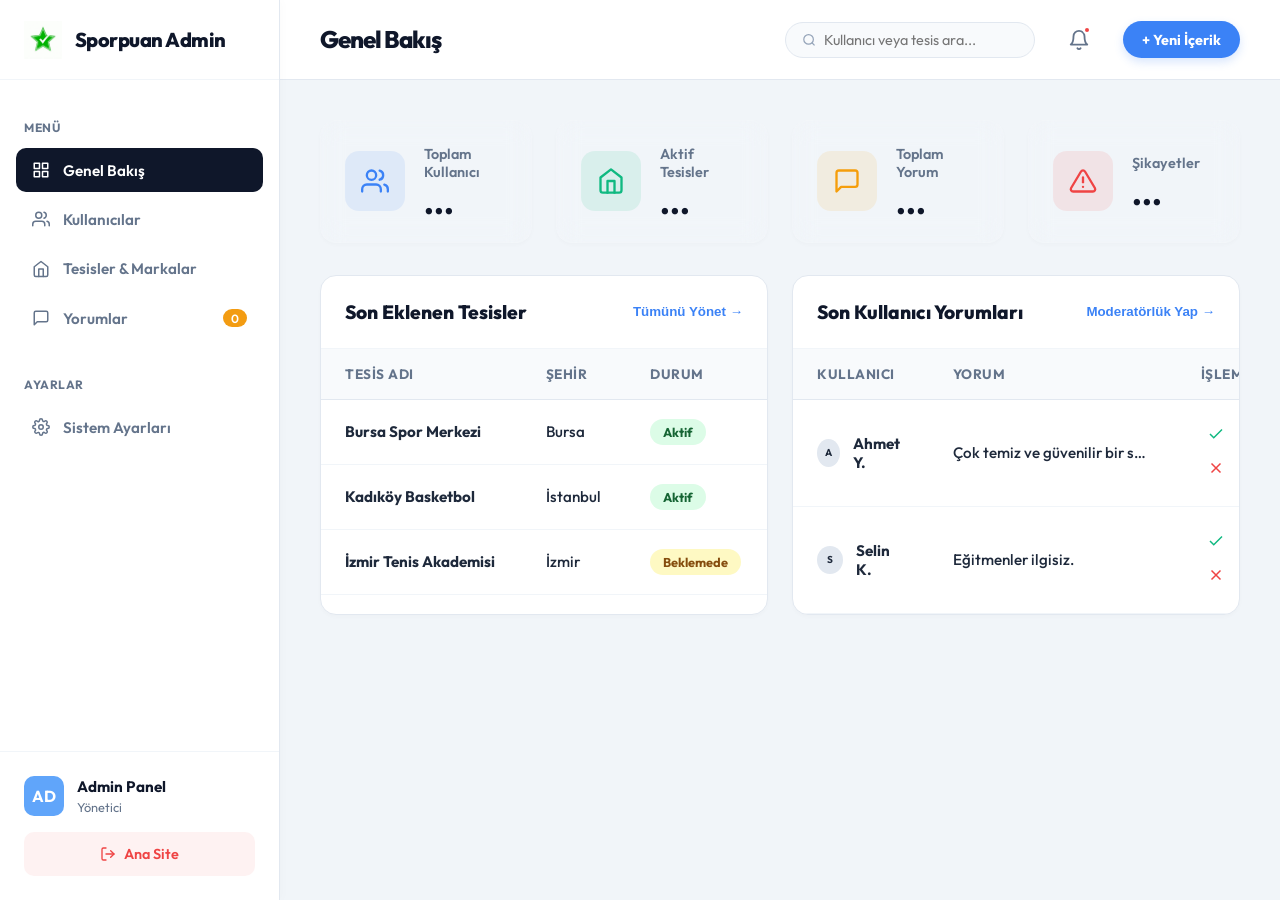
==== dashboard.html @ eb48a256 "feat: add dedicated administration dashboard" ====
<!DOCTYPE html>
<html lang="tr">
<head>
    <meta charset="UTF-8">
    <meta name="viewport" content="width=device-width, initial-scale=1.0">
    <title>Yönetim Paneli | Sporpuan</title>
    <link href="https://fonts.googleapis.com/css2?family=Outfit:wght@300;400;500;600;700;800&family=Inter:wght@200;400;800&display=swap" rel="stylesheet">
    <link rel="stylesheet" href="style.css">
    <link rel="stylesheet" href="dashboard.css">
    <link rel="icon" href="sporpuan_logo_new.png">
</head>
<body class="dashboard-body">

    <div class="dash-layout">
        <!-- SIDEBAR -->
        <aside class="dash-sidebar">
            <div class="ds-logo">
                <img src="sporpuan_logo_new.png" alt="Sporpuan Logo">
                <span>Sporpuan Admin</span>
            </div>
            
            <nav class="ds-nav">
                <div class="ds-nav-group">Menü</div>
                <button class="ds-nav-item active" data-tab="overview">
                    <svg viewBox="0 0 24 24"><rect x="3" y="3" width="7" height="7"></rect><rect x="14" y="3" width="7" height="7"></rect><rect x="14" y="14" width="7" height="7"></rect><rect x="3" y="14" width="7" height="7"></rect></svg>
                    Genel Bakış
                </button>
                <button class="ds-nav-item" data-tab="users">
                    <svg viewBox="0 0 24 24"><path d="M17 21v-2a4 4 0 0 0-4-4H5a4 4 0 0 0-4 4v2"></path><circle cx="9" cy="7" r="4"></circle><path d="M23 21v-2a4 4 0 0 0-3-3.87"></path><path d="M16 3.13a4 4 0 0 1 0 7.75"></path></svg>
                    Kullanıcılar
                </button>
                <button class="ds-nav-item" data-tab="facilities">
                    <svg viewBox="0 0 24 24"><path d="M3 9l9-7 9 7v11a2 2 0 0 1-2 2H5a2 2 0 0 1-2-2z"></path><polyline points="9 22 9 12 15 12 15 22"></polyline></svg>
                    Tesisler & Markalar
                </button>
                <button class="ds-nav-item" data-tab="reviews">
                    <svg viewBox="0 0 24 24"><path d="M21 15a2 2 0 0 1-2 2H7l-4 4V5a2 2 0 0 1 2-2h14a2 2 0 0 1 2 2z"></path></svg>
                    Yorumlar <span class="badge warning ml-auto" id="pending-comments-badge">0</span>
                </button>
                
                <div class="ds-nav-group" style="margin-top:2rem;">Ayarlar</div>
                <button class="ds-nav-item">
                    <svg viewBox="0 0 24 24"><circle cx="12" cy="12" r="3"></circle><path d="M19.4 15a1.65 1.65 0 0 0 .33 1.82l.06.06a2 2 0 0 1 0 2.83 2 2 0 0 1-2.83 0l-.06-.06a1.65 1.65 0 0 0-1.82-.33 1.65 1.65 0 0 0-1 1.51V21a2 2 0 0 1-2 2 2 2 0 0 1-2-2v-.09A1.65 1.65 0 0 0 9 19.4a1.65 1.65 0 0 0-1.82.33l-.06.06a2 2 0 0 1-2.83 0 2 2 0 0 1 0-2.83l.06-.06A1.65 1.65 0 0 0 4.68 15a1.65 1.65 0 0 0-1.51-1H3a2 2 0 0 1-2-2 2 2 0 0 1 2-2h.09A1.65 1.65 0 0 0 4.6 9a1.65 1.65 0 0 0-.33-1.82l-.06-.06a2 2 0 0 1 0-2.83 2 2 0 0 1 2.83 0l.06.06A1.65 1.65 0 0 0 9 4.68a1.65 1.65 0 0 0 1-1.51V3a2 2 0 0 1 2-2 2 2 0 0 1 2 2v.09a1.65 1.65 0 0 0 1 1.51 1.65 1.65 0 0 0 1.82-.33l.06-.06a2 2 0 0 1 2.83 0 2 2 0 0 1 0 2.83l-.06.06A1.65 1.65 0 0 0 19.4 9a1.65 1.65 0 0 0 1.51 1H21a2 2 0 0 1 2 2 2 2 0 0 1-2 2h-.09a1.65 1.65 0 0 0-1.51 1z"></path></svg>
                    Sistem Ayarları
                </button>
            </nav>

            <div class="ds-footer">
                <div class="ds-user">
                    <div class="avatar">AD</div>
                    <div class="info">
                        <strong>Admin Panel</strong>
                        <span>Yönetici</span>
                    </div>
                </div>
                <a href="/" class="ds-logout"><svg viewBox="0 0 24 24"><path d="M9 21H5a2 2 0 0 1-2-2V5a2 2 0 0 1 2-2h4"></path><polyline points="16 17 21 12 16 7"></polyline><line x1="21" y1="12" x2="9" y2="12"></line></svg> Ana Site</a>
            </div>
        </aside>

        <!-- MAIN LAYOUT -->
        <main class="dash-main">
            <!-- HEADER -->
            <header class="dash-topbar">
                <div class="dt-title">
                    <h1 id="page-title">Genel Bakış</h1>
                </div>
                <div class="dt-actions">
                    <div class="dt-search">
                        <svg viewBox="0 0 24 24"><circle cx="11" cy="11" r="8"></circle><line x1="21" y1="21" x2="16.65" y2="16.65"></line></svg>
                        <input type="text" placeholder="Kullanıcı veya tesis ara...">
                    </div>
                    <button class="icon-btn">
                        <svg viewBox="0 0 24 24"><path d="M18 8A6 6 0 0 0 6 8c0 7-3 9-3 9h18s-3-2-3-9"></path><path d="M13.73 21a2 2 0 0 1-3.46 0"></path></svg>
                        <span class="indicator"></span>
                    </button>
                    <button class="primary-btn-sm">+ Yeni İçerik</button>
                </div>
            </header>

            <div class="dash-content-wrapper" id="content-overview">
                <!-- STATS ROW -->
                <div class="dash-stats-grid">
                    <div class="ds-card glass-card hover-lift">
                        <div class="card-icon" style="background: rgba(59, 130, 246, 0.1); color: #3b82f6;">
                            <svg viewBox="0 0 24 24"><path d="M17 21v-2a4 4 0 0 0-4-4H5a4 4 0 0 0-4 4v2"></path><circle cx="9" cy="7" r="4"></circle><path d="M23 21v-2a4 4 0 0 0-3-3.87"></path><path d="M16 3.13a4 4 0 0 1 0 7.75"></path></svg>
                        </div>
                        <div class="card-info">
                            <p class="lbl">Toplam Kullanıcı</p>
                            <h2 class="val" id="stat-users">...</h2>
                        </div>
                    </div>

                    <div class="ds-card glass-card hover-lift">
                        <div class="card-icon" style="background: rgba(16, 185, 129, 0.1); color: #10b981;">
                            <svg viewBox="0 0 24 24"><path d="M3 9l9-7 9 7v11a2 2 0 0 1-2 2H5a2 2 0 0 1-2-2z"></path><polyline points="9 22 9 12 15 12 15 22"></polyline></svg>
                        </div>
                        <div class="card-info">
                            <p class="lbl">Aktif Tesisler</p>
                            <h2 class="val" id="stat-facilities">...</h2>
                        </div>
                    </div>

                    <div class="ds-card glass-card hover-lift">
                        <div class="card-icon" style="background: rgba(245, 158, 11, 0.1); color: #f59e0b;">
                            <svg viewBox="0 0 24 24"><path d="M21 15a2 2 0 0 1-2 2H7l-4 4V5a2 2 0 0 1 2-2h14a2 2 0 0 1 2 2z"></path></svg>
                        </div>
                        <div class="card-info">
                            <p class="lbl">Toplam Yorum</p>
                            <h2 class="val" id="stat-reviews">...</h2>
                        </div>
                    </div>

                    <div class="ds-card glass-card hover-lift">
                        <div class="card-icon" style="background: rgba(239, 68, 68, 0.1); color: #ef4444;">
                            <svg viewBox="0 0 24 24"><path d="M10.29 3.86L1.82 18a2 2 0 0 0 1.71 3h16.94a2 2 0 0 0 1.71-3L13.71 3.86a2 2 0 0 0-3.42 0z"></path><line x1="12" y1="9" x2="12" y2="13"></line><line x1="12" y1="17" x2="12.01" y2="17"></line></svg>
                        </div>
                        <div class="card-info">
                            <p class="lbl">Şikayetler</p>
                            <h2 class="val" id="stat-complaints">...</h2>
                        </div>
                    </div>
                </div>

                <!-- MAIN SECTIONS (Tables) -->
                <div class="dash-grid-2">
                    <div class="dt-panel">
                        <div class="dtp-header">
                            <h3>Son Eklenen Tesisler</h3>
                            <button class="text-link">Tümünü Yönet &rarr;</button>
                        </div>
                        <div class="table-responsive">
                            <table class="modern-table">
                                <thead>
                                    <tr>
                                        <th>Tesis Adı</th>
                                        <th>Şehir</th>
                                        <th>Durum</th>
                                    </tr>
                                </thead>
                                <tbody id="table-recent-facilities">
                                    <!-- Injected -->
                                </tbody>
                            </table>
                        </div>
                    </div>

                    <div class="dt-panel">
                        <div class="dtp-header">
                            <h3>Son Kullanıcı Yorumları</h3>
                            <button class="text-link">Moderatörlük Yap &rarr;</button>
                        </div>
                        <div class="table-responsive">
                            <table class="modern-table">
                                <thead>
                                    <tr>
                                        <th>Kullanıcı</th>
                                        <th>Yorum</th>
                                        <th>İşlem</th>
                                    </tr>
                                </thead>
                                <tbody id="table-recent-reviews">
                                    <!-- Injected -->
                                </tbody>
                            </table>
                        </div>
                    </div>
                </div>
            </div>

            <!-- USERS TAB -->
            <div class="dash-content-wrapper" id="content-users" style="display: none;">
                <div class="dt-panel flex-panel">
                    <div class="dtp-header">
                        <h3>Tüm Kullanıcılar</h3>
                        <div class="dtp-actions">
                            <select class="dtp-select"><option>Tümü</option><option>Yöneticiler</option></select>
                            <button class="primary-btn-sm">+ Davet Et</button>
                        </div>
                    </div>
                    <div class="table-responsive flex-1">
                        <table class="modern-table">
                            <thead>
                                <tr>
                                    <th>Kullanıcı</th>
                                    <th>E-Posta</th>
                                    <th>Rol</th>
                                    <th>Kayıt Tarihi</th>
                                    <th>İşlem</th>
                                </tr>
                            </thead>
                            <tbody id="table-all-users">
                                <!-- Injected -->
                            </tbody>
                        </table>
                    </div>
                </div>
            </div>

        </main>
    </div>

    <script src="dashboard.js"></script>
</body>
</html>
---- style.css ----
:root {
    --bg-color: #f8fafc;
    --text-main: #1e293b;
    --text-light: #94a3b8;
    --text-muted: #64748b;
    --border-color: #e2e8f0;
    
    --sporpuan-green: #10b981; /* Premium Emerald */
    --sporpuan-green-dark: #059669;
    --sporpuan-blue: #3b82f6;
    --sporpuan-blue-light: #60a5fa;
    --sporpuan-orange: #f39c12;
    --sporpuan-navy: #0f172a;
    
    --shadow-sm: 0 1px 3px rgba(0,0,0,0.05);
    --shadow-md: 0 4px 6px -1px rgba(0,0,0,0.1), 0 2px 4px -2px rgba(0,0,0,0.1);
    --shadow-lg: 0 20px 25px -5px rgba(0,0,0,0.1), 0 10px 10px -5px rgba(0,0,0,0.04);
    
    --container-width: 1400px;
    --sporpuan-purple: #8b5cf6;
}

* { margin: 0; padding: 0; box-sizing: border-box; }

body {
    font-family: 'Outfit', sans-serif; background-color: var(--bg-color); color: var(--text-main);
    min-height: 100vh; overflow-x: hidden;
}

body.modal-open { overflow: hidden; }

.app-container { max-width: 1400px; margin: 0 auto; padding: 0 2rem; }

/* HOME VIEW LAYOUT */
#home-view {
    width: 100%;
}
#home-view > main.app-container {
    max-width: none !important;
    width: 100% !important;
    padding: 0 !important;
}


/* TOP BANNER */
.top-banner { background-color: var(--sporpuan-navy); color: #fff; padding: 0.6rem 0; font-size: 0.85rem; font-weight: 500; cursor: pointer; transition: background-color 0.2s; }
.top-banner:hover { background-color: #0c1524; }
.top-banner-inner { display: flex; align-items: center; justify-content: center; gap: 0.5rem; }
.tb-text {
    transition: opacity 0.4s ease;
}
.tb-icon { color: var(--sporpuan-green); display: flex; align-items: center; }
.tb-link { color: var(--sporpuan-green); font-weight: 700; margin-left: 0.3rem; }

/* HEADER matching Mockup */
.main-header {
    border-bottom: 1px solid var(--border-color); background: #ffffff; padding: 0.7rem 0;
    position: sticky; top: 0; z-index: 100;
}
.header-inner { display: flex; justify-content: space-between; align-items: center; }
.logo { display: flex; align-items: center; gap: 5px; font-size: 1.8rem; cursor: pointer; font-family: 'Inter', sans-serif; letter-spacing: -0.5px; }
.logo img { height: 52px; width: 52px; object-fit: contain; flex-shrink: 0; transition: transform 0.3s cubic-bezier(0.34, 1.56, 0.64, 1); mix-blend-mode: multiply; }
.logo:hover img { transform: scale(1.15) rotate(5deg); }
.logo-text { font-weight: 200; color: var(--sporpuan-navy); }

.header-nav { display: flex; align-items: center; gap: 2rem; font-size: 0.95rem; color: var(--text-main); font-weight: 500; }
.header-nav a { color: var(--text-muted); text-decoration: none; transition: color 0.2s; }
.header-nav a:hover { color: var(--text-main); }
.header-phone { display: flex; align-items: center; gap: 0.5rem; color: var(--text-muted); }
.header-user { display: flex; align-items: center; gap: 0.8rem; cursor: pointer; background: #f8fafc; padding: 0.4rem 0.8rem; border-radius: 20px; transition: background 0.2s; }
.header-user:hover { background: #f1f5f9; }
.user-avatar { width: 32px; height: 32px; border-radius: 50%; object-fit: cover; }
.user-name { font-weight: 600; color: var(--text-main); }

/* HERO SECTION */
.hero-section { 
    background: linear-gradient(rgba(15, 23, 42, 0.75), rgba(15, 23, 42, 0.75)), url('sporting_event_hero.png');
    background-size: cover;
    background-position: center;
    padding: 3rem 0 1rem; 
    text-align: center; 
    color: #fff;
    border-radius: 0;
    margin-bottom: 0;
    height: calc(100vh - 130px); /* Account for header (68px) and footer (~60px) */
    display: flex;
    flex-direction: column;
    align-items: center;
    position: relative;
    overflow: hidden;
}
.hero-section::before {
    content: '';
    position: absolute;
    bottom: -50%;
    right: -20%;
    width: 600px;
    height: 600px;
    background: radial-gradient(circle, rgba(46, 204, 113, 0.12) 0%, transparent 70%);
    border-radius: 50%;
    pointer-events: none;
}
.hero-tag { display: inline-flex; align-items: center; gap: 0.6rem; background: rgba(255,255,255,0.1); backdrop-filter: blur(10px); border: 1px solid rgba(255,255,255,0.2); padding: 0.3rem 1rem; border-radius: 20px; font-size: 0.8rem; font-weight: 600; color: #fff; margin-bottom: 1rem; }
.pulse-dot { width: 8px; height: 8px; background: #22c55e; border-radius: 50%; box-shadow: 0 0 0 3px rgba(34, 197, 94, 0.4); }
h1 { font-size: 3rem; font-weight: 800; line-height: 1.1; margin-bottom: 0.8rem; color: #fff; letter-spacing: -1px; }
.hero-subtext { font-size: 1rem; color: rgba(255,255,255,0.8); max-width: 650px; margin: 0 auto 1.5rem; line-height: 1.6; }


/* Search Bar — Premium Glassmorphic */
.search-container {
    display: flex;
    align-items: center;
    width: 100%;
    max-width: 650px !important;
    background: rgba(255, 255, 255, 0.08);
    backdrop-filter: blur(16px);
    -webkit-backdrop-filter: blur(16px);
    border: 1px solid rgba(255, 255, 255, 0.15);
    border-radius: 50px;
    padding: 0.4rem 0.4rem 0.4rem 1.5rem;
    box-shadow: 0 4px 30px rgba(0, 0, 0, 0.15);
    margin: 0 auto 1rem; /* reduced from 2rem */

    transition: border-color 0.4s ease, box-shadow 0.4s ease, background 0.4s ease;
}
.search-container:focus-within {
    border-color: rgba(46, 204, 113, 0.5);
    box-shadow: 0 4px 30px rgba(0, 0, 0, 0.15), 0 0 0 3px rgba(46, 204, 113, 0.15);
    background: rgba(255, 255, 255, 0.12);
}
.search-input-wrapper {
    flex-grow: 1;
    display: flex;
    align-items: center;
    gap: 0.8rem;
}
.search-icon { color: rgba(255, 255, 255, 0.45); transition: color 0.3s; }
.search-container:focus-within .search-icon { color: var(--sporpuan-green); }
.search-input-wrapper input {
    width: 100%;
    border: none;
    outline: none;
    font-family: inherit;
    font-size: 1rem;
    color: #ffffff;
    background: transparent;
    letter-spacing: 0.2px;
}
.search-input-wrapper input::placeholder { color: rgba(255, 255, 255, 0.4); }
.search-btn {
    background: var(--sporpuan-green);
    color: #ffffff;
    border: none;
    padding: 0.7rem 1.8rem;
    border-radius: 50px;
    font-size: 0.95rem;
    font-weight: 600;
    cursor: pointer;
    font-family: inherit;
    transition: background 0.3s, transform 0.2s, box-shadow 0.3s;
    letter-spacing: 0.3px;
}
.search-btn:hover {
    background: var(--sporpuan-green-dark);
    transform: translateY(-1px);
    box-shadow: 0 4px 15px rgba(46, 204, 113, 0.35);
}

/* Hero Tabs */
.hero-tabs { display: flex; gap: 2.5rem; border-bottom: 1px solid rgba(255,255,255,0.2); width: 100%; max-width: 700px; justify-content: center; margin-bottom: 2rem; }
.hero-tabs .tab { display: flex; align-items: center; gap: 0.6rem; padding: 1rem 0; color: rgba(255,255,255,0.6); text-decoration: none; font-weight: 600; font-size: 0.95rem; border-bottom: 2px solid transparent; transition: all 0.2s; text-shadow: 0 1px 2px rgba(0,0,0,0.5); }
.hero-tabs .tab.active, .hero-tabs .tab:hover { color: #ffffff; border-bottom-color: #ffffff; }
.hero-tabs .tab svg { stroke: currentColor; opacity: 0.8; }

/* Loader & Error */
.loader { width: 40px; height: 40px; border: 3px solid var(--border-color); border-radius: 50%; border-top-color: var(--sporpuan-green); animation: spin 1s ease-in-out infinite; margin: 4rem auto; display: none; }
@keyframes spin { to { transform: rotate(360deg); } }
.error-msg { text-align: center; background: #fef2f2; border: 1px solid #fecaca; color: #ef4444; padding: 2rem; border-radius: 12px; margin-bottom: 2rem; }

/* List Container (Grid System) */
.list-container { padding-bottom: 6rem; }
.list-container.grid-layout { display: grid; grid-template-columns: repeat(3, 1fr); gap: 1.5rem; }

@media (max-width: 900px) { .list-container.grid-layout { grid-template-columns: repeat(2, 1fr); } }
@media (max-width: 600px) { .list-container.grid-layout { grid-template-columns: 1fr; } }

/* Grid Card matching Mockup */
.grid-card {
    background: #ffffff;
    border: 1px solid #f1f5f9;
    border-radius: 24px;
    overflow: hidden;
    transition: all 0.4s cubic-bezier(0.16, 1, 0.3, 1);
    cursor: pointer;
    display: flex;
    flex-direction: column;
    box-shadow: 0 4px 20px rgba(0,0,0,0.03);
}
.grid-card:hover {
    box-shadow: 0 20px 40px rgba(15, 23, 42, 0.08);
    transform: translateY(-8px);
}

.gc-header {
    height: 220px;
    background-size: cover;
    background-position: center;
    position: relative;
    padding: 1.2rem;
    display: flex;
    flex-direction: column;
    justify-content: space-between;
}

.gc-top { display: flex; justify-content: space-between; align-items: flex-start; }
.gc-type {
    background: #ffffff; color: var(--text-main); font-weight: 700; font-size: 0.8rem;
    padding: 0.3rem 0.8rem; border-radius: 20px; box-shadow: var(--shadow-sm); 
}
.gc-fav {
    background: transparent; border: none; color: #ffffff; cursor: pointer; transition: transform 0.2s; 
    filter: drop-shadow(0 2px 4px rgba(0,0,0,0.3));
}
.gc-fav:hover { transform: scale(1.1); }

.gc-bottom { display: flex; justify-content: space-between; align-items: flex-end; }
.gc-title-wrap { display: flex; align-items: center; gap: 0.4rem; padding-right: 1rem; }
.gc-title { color: #ffffff; font-size: 1.2rem; font-weight: 800; line-height: 1.3; margin: 0; text-shadow: 0 2px 4px rgba(0,0,0,0.6); display: -webkit-box; -webkit-line-clamp: 2; line-clamp: 2; -webkit-box-orient: vertical; overflow: hidden; }
.gc-verified { filter: drop-shadow(0 2px 4px rgba(0,0,0,0.4)); display: flex; align-items: center;}
.gc-location { color: #ffffff; font-size: 0.85rem; font-weight: 600; display: flex; align-items: center; gap: 0.3rem; text-shadow: 0 1px 3px rgba(0,0,0,0.5); white-space: nowrap; }

.gc-footer {
    padding: 1.2rem;
    display: flex;
    align-items: center;
    gap: 1.2rem;
}

.gc-score-circle {
    position: relative;
    width: 60px;
    height: 60px;
    display: flex;
    align-items: center;
    justify-content: center;
}
.gc-score-circle .circle-svg { position: absolute; inset: 0; width: 100%; height: 100%; transform: rotate(-90deg); }
.gc-score-circle .circle-bg { fill: none; stroke: #f1f5f9; stroke-width: 4; }
.gc-score-circle .circle-bar { fill: none; stroke-linecap: round; transition: stroke-dasharray 1s ease; }
.gc-score-circle .circle-bar.green { stroke: var(--sporpuan-green); }
.gc-score-circle .circle-bar.blue { stroke: var(--sporpuan-blue-light); }
.gc-score-val { font-size: 1.3rem; font-weight: 800; color: var(--text-main); z-index: 2; }

.gc-score-info { display: flex; flex-direction: column; justify-content: center; gap: 0.3rem; }
.gc-score-info strong { font-size: 1rem; color: var(--text-main); font-weight: 800; }
.gc-stats { display: flex; align-items: center; gap: 1rem; font-size: 0.8rem; font-weight: 600; }
.gc-reviews { color: var(--text-muted); display: flex; align-items: center; gap: 0.3rem; }
.gc-recommend { color: var(--sporpuan-green); }

/* Mini Progress Bars */
.mini-scores-wrap { display: flex; gap: 1.5rem; margin-top: 1rem; flex-wrap: wrap; }
.mini-score-col { display: flex; flex-direction: column; gap: 0.3rem; width: 110px; }
.mini-score-label { display: flex; justify-content: space-between; font-size: 0.8rem; font-weight: 700; color: var(--text-main); }
.progress-track { width: 100%; height: 8px; background: #f1f5f9; border-radius: 4px; overflow: hidden; }
.progress-fill { height: 100%; border-radius: 4px; transition: width 0.8s cubic-bezier(0.16, 1, 0.3, 1); }
.progress-fill.green { background: var(--sporpuan-green); }
.progress-fill.orange { background: var(--sporpuan-orange); }
.progress-fill.blue { background: var(--sporpuan-blue); }

.list-item-score { display: flex; flex-direction: column; align-items: center; justify-content: center; border-left: 1px dashed var(--border-color); padding-left: 2rem; min-width: 160px; }
.circle-score { position: relative; width: 80px; height: 80px; display: flex; align-items: center; justify-content: center; font-size: 1.8rem; font-weight: 800; color: var(--sporpuan-navy); }
.circle-svg { position: absolute; inset: 0; width: 100%; height: 100%; transform: rotate(-90deg); }
.circle-bg { fill: none; stroke: #f1f5f9; stroke-width: 6; }
.circle-bar { fill: none; stroke: var(--sporpuan-green); stroke-width: 6; stroke-linecap: round; transition: stroke-dasharray 1s ease; }

/* FULL PAGE DETAILS VIEW */
.details-page-wrapper { width: 100%; padding-bottom: 6rem;}

.dp-banner {
    width: 100%;
    height: 350px;
    background-size: cover;
    background-position: center;
    position: relative;
    display: flex;
    align-items: flex-end;
}

.dp-banner-overlay {
    position: absolute;
    inset: 0;
    background: linear-gradient(to right, rgba(0,0,0,0.8), rgba(0,0,0,0.4));
}

.dp-banner-content {
    position: relative;
    z-index: 10;
    width: 100%;
    max-width: 1100px;
    margin: 0 auto;
    padding: 2rem;
    display: flex;
    justify-content: space-between;
    align-items: flex-end;
}

.dp-tags { display: flex; gap: 0.5rem; margin-bottom: 1rem; }
.dp-tag { padding: 0.3rem 0.8rem; border-radius: 20px; font-size: 0.8rem; font-weight: 600; color: #fff; background: rgba(255,255,255,0.2); backdrop-filter: blur(5px); }
.dp-tag.primary { background: var(--sporpuan-blue); }

.dp-title { font-size: 2.8rem; font-weight: 800; color: #ffffff; margin-bottom: 1rem; line-height: 1.1; }

.dp-meta-row { display: flex; gap: 1.5rem; color: #cbd5e1; font-size: 0.95rem; font-weight: 500; }
.dp-meta-item { display: flex; align-items: center; gap: 0.4rem; }

.dp-banner-score {
    background: rgba(255, 255, 255, 0.15);
    backdrop-filter: blur(10px);
    border: 1px solid rgba(255,255,255,0.2);
    border-radius: 16px;
    padding: 1.2rem;
    text-align: center;
    min-width: 100px;
}
.dp-banner-score .val { font-size: 2.5rem; font-weight: 800; color: #fff; line-height: 1; margin-bottom: 0.3rem; }
.dp-banner-score .lbl { font-size: 0.8rem; color: rgba(255,255,255,0.8); font-weight: 600; }

.dp-body {
    max-width: 1100px;
    margin: 0 auto;
    padding: 2rem;
    display: grid;
    grid-template-columns: 2fr 1fr;
    gap: 3rem;
}

.dp-tabs-wrap { display: flex; gap: 1rem; border-bottom: 1px solid var(--border-color); margin-bottom: 2rem; }
.dp-tab { padding: 1rem; border-bottom: 2px solid transparent; font-weight: 600; color: var(--text-muted); cursor: pointer; }
.dp-tab.active { border-bottom-color: var(--text-main); color: var(--text-main); }
.dp-borderline-btn { background: transparent; border: 1px solid var(--border-color); border-radius: 8px; padding: 0.4rem 1rem; font-weight: 600; color: var(--text-main); font-size: 0.9rem; margin-top: 0.5rem; cursor: pointer; transition: background 0.2s;}
.dp-borderline-btn:hover { background: #f1f5f9; }

/* Review Item Mockup */
.review-item { background: #ffffff; border: 1px solid var(--border-color); border-radius: 12px; padding: 1.5rem; margin-bottom: 1.5rem; box-shadow: var(--shadow-sm); }
.review-header { display: flex; justify-content: space-between; align-items: flex-start; margin-bottom: 1rem; }
.r-user { display: flex; align-items: center; gap: 1rem; }
.r-avatar { width: 44px; height: 44px; background: #3b82f6; color: #fff; border-radius: 50%; display: flex; align-items: center; justify-content: center; font-weight: 700; font-size: 1.2rem; }
.r-name-wrap { display: flex; flex-direction: column; }
.r-name { font-weight: 700; font-size: 1rem; color: var(--sporpuan-navy); }
.r-date { font-size: 0.8rem; color: var(--text-muted); }

.r-actions { display: flex; align-items: center; gap: 1rem; }
.r-score-circle { width: 40px; height: 40px; border-radius: 50%; border: 3px solid #3b82f6; display: flex; align-items: center; justify-content: center; font-weight: 800; color: var(--sporpuan-navy); position: relative; }
.r-score-circle::before { content:''; position: absolute; top:-3px; right:-3px; width: 50%; height: 50%; border-top: 3px solid #f1f5f9; border-right: 3px solid #f1f5f9; border-radius: 0 50% 0 0; }
.r-btn { background: none; border: none; color: var(--text-muted); cursor: pointer; display: flex; align-items: center; gap: 0.3rem; font-size: 0.9rem; transition: color 0.2s; }
.r-btn:hover { color: var(--sporpuan-navy); }

.review-text { font-size: 0.95rem; line-height: 1.6; color: var(--text-main); margin-bottom: 1.5rem; padding-bottom: 1.5rem; border-bottom: 1px solid #f1f5f9; }

.recent-reviews-container .review-text {
    font-size: 0.92rem;
    line-height: 1.5;
    color: rgba(255,255,255,0.85);
    margin-bottom: 0;
    padding-bottom: 0;
    border-bottom: none;
    display: -webkit-box;
    -webkit-line-clamp: 2;
    line-clamp: 2;
    -webkit-box-orient: vertical;
    overflow: hidden;
    white-space: normal;
}

.review-bars-inline { display: flex; align-items: center; gap: 1.5rem; flex-wrap: wrap; }
.r-mini-score { display: flex; flex-direction: column; gap: 0.4rem; width: 120px; }
.r-mini-lbl { display: flex; justify-content: space-between; font-size: 0.85rem; color: #475569; font-weight: 600; }
.r-mini-lbl strong { color: var(--sporpuan-navy); font-weight: 800; }
.r-mini-track { height: 8px; background: #e2e8f0; border-radius: 4px; overflow: hidden; width:100%; }
.r-mini-fill { height: 100%; border-radius: 4px; }
.r-mini-fill.green { background: #10b981; }
.r-mini-fill.orange { background: #f59e0b; }
.r-mini-fill.red { background: #ef4444; }

/* Large Sidebar White Card */
.dp-sidebar-card { background: #ffffff; border-radius: 16px; border: 1px solid var(--border-color); padding: 2.5rem; text-align: center; box-shadow: var(--shadow-md); position: sticky; top: 100px; }
.dp-sidebar-val { font-size: 4.5rem; font-weight: 800; color: var(--sporpuan-green); line-height: 1; }
.dp-sidebar-lbl { font-size: 0.85rem; font-weight: 700; color: var(--text-muted); margin-top: 0.5rem; letter-spacing: 0.5px; }
.dp-sidebar-reviews { font-size: 0.85rem; color: var(--text-light); margin-bottom: 2.5rem; display: block; }

/* Horizontal Bars inside Sidebar */
.sb-bar-row { display: flex; justify-content: space-between; align-items: center; margin-bottom: 1.2rem; gap: 1rem;}
.sb-bar-lbl { font-size: 0.9rem; color: var(--text-muted); font-weight: 500; width: 120px; text-align: left; }
.sb-bar-track { flex-grow: 1; height: 10px; background: #f1f5f9; border-radius: 5px; overflow: hidden; }
.sb-bar-fill { height: 100%; background: var(--sporpuan-green); border-radius: 5px; }
.sb-bar-val { font-size: 0.95rem; font-weight: 700; color: var(--text-main); width: 30px; text-align: right; }

/* Modal Login Override */
.modal-overlay, .modal { position: fixed; top: 0; left: 0; width: 100%; height: 100%; background: rgba(15, 23, 42, 0.6); backdrop-filter: blur(4px); z-index: 1000; display: flex; justify-content: center; align-items: center; opacity: 0; visibility: hidden; transition: all 0.3s ease; }
.modal-overlay.active, .modal.active { opacity: 1; visibility: visible; }
.modal-content { 
    background: rgba(255, 255, 255, 0.95); 
    backdrop-filter: blur(20px); 
    -webkit-backdrop-filter: blur(20px); 
    border-radius: 24px; 
    border: 1px solid rgba(255,255,255,0.2);
    position: relative; 
    transform: translateY(20px) scale(0.98); 
    transition: all 0.3s cubic-bezier(0.34, 1.56, 0.64, 1); 
    box-shadow: 0 25px 50px -12px rgba(0, 0, 0, 0.25); 
    max-height: 90vh; 
    overflow-y: auto; 
}
.modal-overlay.active .modal-content, .modal.active .modal-content { transform: translateY(0) scale(1); }
.close-btn { position: absolute; top: 1.5rem; right: 1.5rem; background: rgba(0,0,0,0.05); border: none; border-radius: 50%; width: 36px; height: 36px; display: flex; justify-content: center; align-items: center; color: var(--text-muted); font-size: 1.2rem; cursor: pointer; transition: all 0.2s ease; z-index: 10; }
.close-btn:hover { background: rgba(0,0,0,0.1); color: var(--text-main); transform: rotate(90deg); }
.auth-card { width: 100%; max-width: 440px; padding: 2rem 2.5rem; text-align: center; }
.auth-tabs { position: relative; background: #f1f5f9; padding: 4px; border-radius: 14px; border: none; margin-bottom: 2.5rem; display: flex; }
.auth-tab { position: relative; z-index: 2; flex: 1; padding: 0.8rem; border-radius: 10px; border: none; background: none; font-size: 1rem; font-weight: 700; color: var(--text-muted); cursor: pointer; transition: color 0.3s ease; }
.auth-tab.active { color: var(--sporpuan-navy); }
.auth-tab-indicator { position: absolute; top: 4px; left: 4px; bottom: 4px; width: calc(50% - 4px); background: #ffffff; border-radius: 10px; box-shadow: 0 4px 12px rgba(0,0,0,0.08); z-index: 1; transition: transform 0.3s cubic-bezier(0.34, 1.56, 0.64, 1); }

/* Animation trigger for standard tabs */
.auth-tabs:has(.auth-tab:nth-child(3).active) .auth-tab-indicator { transform: translateX(100%); }

.auth-form-wrapper h2 { font-size: 1.8rem; margin-bottom: 0.5rem; color: var(--text-main); }
.auth-form-wrapper .modal-subtitle { font-size: 0.95rem; margin-bottom: 1.5rem; color: var(--text-muted);}

.auth-options { display: flex; justify-content: space-between; align-items: center; margin-bottom: 1.5rem; font-size: 0.85rem; }
.remember-me { 
    color: var(--text-muted); 
    display: flex; 
    align-items: flex-start; /* Better for multi-line boxes */
    gap: 0.5rem; 
    cursor: pointer; 
    line-height: 1.5; 
    text-align: left;
    transition: color 0.2s;
}

.remember-me:hover {
    color: var(--text-main);
}

.remember-me input { 
    cursor: pointer; 
    accent-color: var(--sporpuan-green); 
    width: 18px; 
    height: 18px; 
    margin-top: 2px; /* Align with first line of text */
    flex-shrink: 0;
}

.remember-me a {
    color: var(--sporpuan-green);
    text-decoration: underline;
    font-weight: 500;
}

.remember-me a:hover {
    filter: brightness(1.2);
}
.forgot-pass { color: var(--sporpuan-blue); text-decoration: none; font-weight: 600; }
.forgot-pass:hover { text-decoration: underline; }

.input-group { text-align: left; margin-bottom: 1.2rem; }
.input-group label { display: block; margin-bottom: 0.4rem; font-size: 0.85rem; color: var(--text-main); font-weight: 600; }
.input-group input { width: 100%; background: #ffffff; border: 1px solid var(--border-color); padding: 0.8rem 1rem; border-radius: 8px; color: var(--text-main); font-family: inherit; font-size: 0.95rem; transition: all 0.2s ease; }
.input-group input:focus { outline: none; border-color: var(--sporpuan-green); box-shadow: 0 0 0 4px rgba(16,185,129,0.1); }
.primary-btn { width: 100%; background: linear-gradient(135deg, var(--sporpuan-navy) 0%, #1e293b 100%); color: #ffffff; border: none; padding: 1.1rem; border-radius: 12px; font-size: 1rem; font-weight: 700; font-family: inherit; cursor: pointer; transition: all 0.3s ease; box-shadow: 0 4px 12px rgba(15, 23, 42, 0.15); }
.primary-btn:hover { background: var(--sporpuan-navy); transform: translateY(-2px); box-shadow: 0 6px 20px rgba(15, 23, 42, 0.25); }

.auth-separator { margin: 1.5rem 0; position: relative; text-align: center; }
.auth-separator::before { content: ""; position: absolute; left: 0; top: 50%; width: 100%; height: 1px; background: var(--border-color); z-index: 1; }
.auth-separator span { position: relative; z-index: 2; background: #ffffff; padding: 0 1rem; color: var(--text-light); font-size: 0.85rem; }

.oauth-buttons { display: flex; flex-direction: column; gap: 0.8rem; }
.oauth-btn { width: 100%; padding: 0.8rem; border-radius: 8px; background: #ffffff; border: 1px solid var(--border-color); color: var(--text-main); font-size: 0.95rem; font-weight: 600; font-family: inherit; display: flex; align-items: center; justify-content: center; gap: 0.8rem; cursor: pointer; transition: all 0.2s ease; }
.oauth-btn:hover { background: #f8fafc; border-color: #cbd5e1; }
.oauth-btn.facebook-btn { background: #1877F2; color: #ffffff; border: none; }
.oauth-btn.facebook-btn:hover { background: #166fe5; }
.oauth-btn.facebook-btn svg path { fill: #ffffff; }

.animate-in { animation: fadeIn 0.4s ease forwards; opacity: 0; }
@keyframes fadeIn { from { opacity: 0; transform: translateY(15px); } to { opacity: 1; transform: translateY(0); } }

/* Partner Modal Specific */
.partner-auth { border-top: 5px solid var(--sporpuan-blue); }
.partner-auth .auth-header { text-align: center; margin-bottom: 2rem; }
.partner-auth .auth-header h3 { font-size: 1.5rem; color: var(--sporpuan-navy); margin-top: 0.5rem; }
.partner-auth .auth-header p { color: var(--text-muted); font-size: 0.9rem; margin-top: 0.3rem; }
.partner-btn { background: var(--sporpuan-blue) !important; box-shadow: 0 4px 12px rgba(30, 64, 175, 0.2); }
.partner-btn:hover { background: #1d4ed8 !important; }
.auth-footer-info { margin-top: 2rem; text-align: center; font-size: 0.8rem; color: var(--text-muted); padding-top: 1.5rem; border-top: 1px solid var(--border-color); }
.auth-footer-info a { color: var(--sporpuan-blue); font-weight: 600; text-decoration: none; }

/* Admin & Partner Dashboard Styling */
.admin-dashboard, .partner-dashboard { padding: 2rem 0; }

/* Admin Grid & Stats */
.admin-stats-row { display: grid; grid-template-columns: repeat(4, 1fr); gap: 1.5rem; margin-bottom: 2.5rem; }
.stat-card-new { background: #fff; padding: 1.5rem; border-radius: 16px; border: 1px solid var(--border-color); display: flex; align-items: center; gap: 1.2rem; }
.sn-icon { width: 52px; height: 52px; border-radius: 12px; display: flex; align-items: center; justify-content: center; }
.sn-info h2 { font-size: 1.8rem; font-weight: 800; color: var(--sporpuan-navy); }
.sn-info p { font-size: 0.9rem; color: var(--text-muted); font-weight: 500; }

/* Nav Tabs */
.admin-nav-tabs { display: flex; gap: 1rem; margin-bottom: 2rem; background: #fff; padding: 0.8rem; border-radius: 12px; border: 1px solid var(--border-color); overflow-x: auto; }
.nav-tab { background: transparent; border: none; padding: 0.6rem 1.2rem; border-radius: 8px; font-size: 0.9rem; font-weight: 600; color: var(--text-muted); cursor: pointer; white-space: nowrap; transition: 0.2s; }
.nav-tab.active { background: #f1f5f9; color: var(--sporpuan-navy); }
.nav-tab:hover:not(.active) { background: #f8fafc; color: var(--sporpuan-blue); }

/* Content Card */
.admin-content-card { background: #fff; border-radius: 20px; border: 1px solid var(--border-color); padding: 2rem; }
.ac-header { display: flex; justify-content: space-between; align-items: center; margin-bottom: 2rem; }
.ac-header h3 { font-size: 1.3rem; color: var(--sporpuan-navy); font-weight: 700; }
.purple-btn { background: #8b5cf6; color: #fff; padding: 0.8rem 1.5rem; border-radius: 10px; font-weight: 700; border: none; cursor: pointer; transition: 0.2s; }
.purple-btn:hover { background: #7c3aed; box-shadow: 0 4px 12px rgba(139, 92, 246, 0.3); }

.ac-filters { display: flex; gap: 1rem; margin-bottom: 2rem; }
.filter-btn { background: #f8fafc; border: 1px solid var(--border-color); padding: 0.5rem 1rem; border-radius: 8px; font-size: 0.85rem; font-weight: 600; color: var(--text-muted); cursor: pointer; }
.filter-btn.active { background: var(--sporpuan-navy); color: #fff; border-color: var(--sporpuan-navy); }

/* Table */
.ac-table-container { overflow-x: auto; }
.admin-table { width: 100%; border-collapse: collapse; text-align: left; }
.admin-table th { padding: 1.2rem; font-size: 0.85rem; font-weight: 700; color: var(--text-muted); text-transform: uppercase; border-bottom: 1px solid var(--border-color); }
.admin-table td { padding: 1.2rem; font-size: 0.95rem; border-bottom: 1px solid #f1f5f9; vertical-align: middle; }
.admin-status-badge { padding: 0.4rem 0.8rem; border-radius: 6px; font-size: 0.8rem; font-weight: 600; background: #f1f5f9; color: var(--text-muted); }
.admin-status-badge.admin { background: #dcfce7; color: #15803d; }

/* Partner Dashboard */
.pd-header { display: flex; justify-content: space-between; align-items: center; margin-bottom: 3rem; }
.pd-welcome h1 { font-size: 2.2rem; font-weight: 800; color: var(--sporpuan-navy); }
.pd-welcome p { color: var(--text-muted); font-size: 1rem; margin-top: 0.5rem; }
.pd-welcome span { font-weight: 700; color: var(--sporpuan-navy); }

.pd-actions { display: flex; gap: 1rem; }
.outline-btn { background: transparent; border: 1px solid var(--border-color); padding: 0.6rem 1.2rem; border-radius: 10px; font-weight: 600; cursor: pointer; }
.dark-btn { background: var(--sporpuan-navy); color: #fff; padding: 0.6rem 1.5rem; border-radius: 10px; font-weight: 600; border: none; cursor: pointer; }

.pd-stats-row { display: grid; grid-template-columns: repeat(5, 1fr); gap: 1rem; margin-bottom: 3rem; }
.pd-stat-mini { background: #fff; padding: 1.5rem; border-radius: 16px; border: 1px solid var(--border-color); text-align: center; }
.pdm-icon { width: 40px; height: 40px; border-radius: 10px; display: flex; align-items: center; justify-content: center; margin: 0 auto 1rem; }
.pd-stat-mini h3 { font-size: 1.5rem; font-weight: 800; color: var(--sporpuan-navy); margin-bottom: 0.3rem; }
.pd-stat-mini p { font-size: 0.8rem; color: var(--text-muted); font-weight: 600; }

.pd-bottom-grid { display: grid; grid-template-columns: 1.8fr 1fr; gap: 2rem; }
.pd-card { background: #fff; border-radius: 20px; border: 1px solid var(--border-color); padding: 2rem; }
.pdc-header { display: flex; justify-content: space-between; align-items: center; margin-bottom: 2rem; border-bottom: 1px solid #f1f5f9; padding-bottom: 1rem; }
.pdc-header h3 { font-size: 1.2rem; color: var(--sporpuan-navy); font-weight: 700; }
.pdc-header h3 .icon { color: #f97316; margin-right: 0.5rem; }

.pdc-content { display: grid; grid-template-columns: 1fr 1fr; gap: 2rem; }
.pd-field label { display: block; font-size: 0.85rem; color: var(--text-muted); font-weight: 600; margin-bottom: 0.5rem; }
.pd-field p { font-size: 1rem; color: var(--sporpuan-navy); font-weight: 500; }
.pd-field.full { grid-column: span 2; }

.pd-qr-content { text-align: center; }
.qr-placeholder { background: #fff; padding: 1.5rem; border-radius: 16px; border: 1px solid var(--border-color); display: inline-block; margin-bottom: 1.5rem; }
.qr-placeholder img { width: 140px; height: 140px; }
.pd-qr-content p { font-size: 0.9rem; color: var(--text-muted); margin-bottom: 1.5rem; }
.link-btn { width: 100%; background: #f8fafc; border: 1px solid var(--border-color); padding: 0.8rem; border-radius: 10px; font-weight: 600; margin-bottom: 1rem; cursor: pointer; }
.gradient-btn { width: 100%; background: linear-gradient(135deg, #10b981 0%, #3b82f6 100%); color: #fff; border: none; padding: 0.8rem; border-radius: 10px; font-weight: 700; cursor: pointer; box-shadow: 0 4px 12px rgba(16, 185, 129, 0.2); }


/* Why Sporpuan Section (Keşfet) - Premium Split Layout */
.why-sporpuan { margin: 6rem auto 5rem; max-width: 1200px; padding: 0 1.5rem; }
.ws-container { display: grid; grid-template-columns: 1fr 1.2fr; gap: 4rem; align-items: center; }

.ws-left h2 { font-size: 3rem; color: var(--sporpuan-navy); font-weight: 800; margin-bottom: 1.5rem; letter-spacing: -1px; line-height: 1.1; }
.ws-highlight { background: linear-gradient(135deg, var(--sporpuan-green), var(--sporpuan-blue)); -webkit-background-clip: text; background-clip: text; -webkit-text-fill-color: transparent; }
.ws-left p { font-size: 1.15rem; color: var(--text-muted); font-weight: 500; line-height: 1.7; margin-bottom: 2.5rem; }

.ws-trust-badge { display: inline-flex; align-items: center; gap: 0.8rem; background: #f0fdf4; border: 1px solid rgba(46,204,113,0.2); padding: 0.8rem 1.2rem; border-radius: 50px; color: var(--sporpuan-green); font-weight: 700; font-size: 0.95rem; }

.ws-right { display: flex; flex-direction: column; gap: 1.5rem; }
.ws-feature-item { display: flex; align-items: flex-start; gap: 1.5rem; padding: 1.5rem; background: #ffffff; border-radius: 16px; border: 1px solid var(--border-color); box-shadow: var(--shadow-sm); transition: transform 0.3s, box-shadow 0.3s; }
.ws-feature-item:hover { transform: translateX(10px); box-shadow: var(--shadow-md); border-color: rgba(46,204,113,0.3); }

.ws-f-icon { width: 56px; height: 56px; border-radius: 14px; display: flex; align-items: center; justify-content: center; flex-shrink: 0; box-shadow: 0 4px 10px rgba(0,0,0,0.05); }
.ws-f-content h3 { font-size: 1.2rem; color: var(--sporpuan-navy); font-weight: 800; margin-bottom: 0.5rem; }
.ws-f-content p { font-size: 0.95rem; color: var(--text-muted); line-height: 1.6; font-weight: 500; margin: 0; }

@media (max-width: 1024px) { 
    .ws-container { grid-template-columns: 1fr; gap: 3rem; } 
    .ws-left { text-align: center; } 
    .ws-feature-item:hover { transform: translateY(-5px); }
}
@media (max-width: 600px) {
    .ws-left h2 { font-size: 2.2rem; }
    .ws-feature-item { flex-direction: column; text-align: center; align-items: center; }
}

/* COMPACT FOOTER - matching reference */
.compact-footer {
    background-color: var(--sporpuan-navy) !important;
    color: rgba(255,255,255,0.7) !important;
    padding: 0.5rem 0 0.5rem !important;
    font-size: 0.8rem !important;
    border-top: 1px solid rgba(255,255,255,0.1) !important;
}
.footer-bar {
    display: grid;
    grid-template-columns: 1fr auto 1fr;
    align-items: center;
    gap: 1.5rem;
    margin-bottom: 0.3rem;
}
.footer-links {
    grid-column: 2;
    display: flex;
    flex-wrap: wrap;
    justify-content: center;
    gap: 1.5rem;
}
.footer-links a {
    color: inherit !important;
    text-decoration: none;
    transition: color 0.2s;
}
.footer-links a:hover {
    color: #fff !important;
}
.footer-social {
    display: flex;
    justify-content: center;
    gap: 1.2rem;
}
.footer-social a {
    color: rgba(255,255,255,0.6) !important;
    transition: all 0.2s;
}
.footer-social a:hover {
    color: var(--sporpuan-green) !important;
    transform: translateY(-2px);
}
.footer-copy {
    text-align: center;
    font-size: 0.65rem;
    opacity: 0.4;
    letter-spacing: 0.5px;
    margin-top: 0.2rem;
}

/* SINGLE SCREEN HOME SETUP - FLEXBOX APPROACH */
body.is-home {
    height: 100vh;
    margin: 0;
    padding: 0;
    overflow: hidden;
    background: linear-gradient(rgba(15, 23, 42, 0.5), rgba(15, 23, 42, 0.5)), #0f172a url('sporting_event_hero_v2.png') no-repeat center center fixed;
    background-size: cover;
    display: flex;
    flex-direction: column;
}
body.is-home .top-banner, 
body.is-home .main-header, 
body.is-home .compact-footer {
    flex-shrink: 0;
}
body.is-home #home-view {
    flex: 1;
    display: flex;
    flex-direction: column;
    min-height: 0;
    background-color: transparent !important; /* Visual spans whole view */
    padding-bottom: 0 !important;
}
body.is-home #home-view main.app-container {
    max-width: none !important;
    width: 100% !important;
    padding: 0 !important;
    display: flex !important;
    flex-direction: column !important;
    height: 100% !important;
    background-color: transparent !important;
}

body.is-home .hero-section {
    flex: 1;
    min-height: 0; /* Changed from 100vh to avoid conflict with flex: 1 */
    display: flex;
    flex-direction: column;
    justify-content: center;
    align-items: center;
    text-align: center;
    position: relative;
    padding: 0 2rem;
    overflow: hidden;
    background: transparent;
}

body.is-home .hero-section.modern-panoramic {
    flex: 1;
    min-height: 0;
    display: flex;
    flex-direction: column;
    justify-content: center;
    padding: 0;
    background: transparent;
    margin-bottom: 0;
}

body.is-home .hero-content-inner {
    flex: 1;
    display: flex;
    flex-direction: column;
    justify-content: center;
    align-items: center;
    z-index: 2;
    padding: 0 2rem;
}

body.is-home .hero-content-inner h1 {
    color: white;
    text-shadow: 0 4px 12px rgba(0,0,0,0.5);
}

body.is-home .hero-subtext {
    color: rgba(255,255,255,0.9);
    text-shadow: 0 2px 4px rgba(0,0,0,0.3);
}

body.is-home .hero-tag {
    background: rgba(16, 185, 129, 0.2);
    backdrop-filter: blur(4px);
    color: #10b981;
    border: 1px solid rgba(16, 185, 129, 0.3);
}

.integrated-reviews {
    width: 100%;
    z-index: 2;
    padding-top: 1.5rem;
    margin-top: -1rem; /* Pull closer to search bar */
    position: relative;
}

/* ULTRA-MINIMALIST EXPLORE HEADER */
.explore-minimal-header {
    width: 100%;
    padding: 4rem 2rem 2rem;
    text-align: center;
    background-color: var(--sporpuan-navy);
}

.explore-minimal-header h1 {
    font-size: 3.5rem;
    font-weight: 800;
    margin-bottom: 1rem;
    letter-spacing: -0.03em;
}

.explore-minimal-header p {
    font-size: 1.25rem;
    color: #94a3b8;
    max-width: 600px;
    margin: 0 auto;
}

/* EXPLORE LAYOUT & SIDEBAR */
.explore-layout {
    display: grid;
    grid-template-columns: 280px 1fr;
    gap: 2.5rem;
    max-width: 1400px;
    margin: 0 auto;
    padding: 0 2rem 5rem;
    align-items: start;
}

.explore-sidebar {
    background: #ffffff;
    border-radius: 16px;
    border: 1px solid var(--border-color);
    padding: 1.5rem;
    box-shadow: var(--shadow-sm);
    position: sticky;
    top: 100px;
}

/* Sidebar Elements */
.filter-group { margin-bottom: 1.5rem; }
.filter-group label { display: block; font-size: 0.85rem; font-weight: 700; color: var(--text-muted); margin-bottom: 0.5rem; text-transform: uppercase; letter-spacing: 0.5px; }

.sidebar-search { display: flex; align-items: center; gap: 0.5rem; background: #f8fafc; border: 1px solid var(--border-color); border-radius: 8px; padding: 0.6rem 0.8rem; transition: all 0.2s; }
.sidebar-search:focus-within { border-color: var(--sporpuan-green); box-shadow: 0 0 0 3px rgba(16, 185, 129, 0.1); background: #ffffff; }
.sidebar-search input { border: none; background: transparent; outline: none; width: 100%; font-family: inherit; font-size: 0.9rem; color: var(--text-main); }

.type-pills { display: flex; flex-direction: column; gap: 0.4rem; }
.type-pill { background: transparent; border: 1px solid transparent; text-align: left; padding: 0.6rem 1rem; border-radius: 8px; font-weight: 600; color: var(--text-main); cursor: pointer; transition: all 0.2s; }
.type-pill:hover { background: #f1f5f9; }
.type-pill.active { background: #eff6ff; color: var(--sporpuan-blue); border-color: #bfdbfe; font-weight: 700; }

.sidebar-select { width: 100%; padding: 0.6rem 0.8rem; border-radius: 8px; border: 1px solid var(--border-color); background: #ffffff; font-family: inherit; font-size: 0.9rem; color: var(--text-main); cursor: pointer; outline: none; appearance: none; transition: all 0.2s; }
.sidebar-select:focus { border-color: var(--sporpuan-green); box-shadow: 0 0 0 3px rgba(16, 185, 129, 0.1); }
.sidebar-select.sm { width: auto; min-width: 150px; font-weight: 600; color: var(--text-muted); appearance: auto; }

.category-list { display: flex; flex-direction: column; gap: 0.4rem; max-height: 200px; overflow-y: auto; padding-right: 0.5rem; }
.category-list::-webkit-scrollbar { width: 4px; }
.category-list::-webkit-scrollbar-thumb { background: #cbd5e1; border-radius: 4px; }
.filter-opt { display: flex; align-items: center; gap: 0.5rem; font-size: 0.9rem; color: var(--text-main); cursor: pointer; padding: 0.2rem 0; }
.filter-opt input { accent-color: var(--sporpuan-green); cursor: pointer; }

.score-pills { display: flex; flex-wrap: wrap; gap: 0.5rem; }
.score-pill { flex: 1 1 45%; background: #f8fafc; border: 1px solid var(--border-color); padding: 0.5rem; border-radius: 8px; font-size: 0.85rem; font-weight: 600; color: var(--text-muted); cursor: pointer; transition: all 0.2s; }
.score-pill:hover { border-color: #cbd5e1; color: var(--text-main); }
.score-pill.active { background: #f0fdf4; border-color: #86efac; color: var(--sporpuan-green); }

.reset-filters-btn { width: 100%; margin-top: 1rem; border: 1px solid var(--border-color); background: #ffffff; padding: 0.8rem; border-radius: 8px; font-weight: 600; color: var(--text-muted); cursor: pointer; transition: all 0.2s; }
.reset-filters-btn:hover { background: #fef2f2; color: #ef4444; border-color: #fecaca; }

/* ADJUST EXPLORE RESULTS */
.explore-results { width: 100%; }

@media (max-width: 900px) {
    .explore-layout { grid-template-columns: 1fr; }
    .explore-sidebar { position: static; margin-bottom: 2rem; }
    .type-pills { flex-direction: row; flex-wrap: wrap; }
    .type-pill { flex: 1; text-align: center; }
}

.results-header {
    background: rgba(255, 255, 255, 0.03);
    border: 1px solid rgba(255, 255, 255, 0.1);
    border-radius: 16px;
    padding: 1.5rem 2rem;
    margin-bottom: 2rem;
    display: flex;
    justify-content: space-between;
    align-items: center;
}

.modern-panoramic {
    background-image: url('https://images.unsplash.com/photo-1534438327276-14e5300c3a48?q=80&w=2070&auto=format&fit=crop');
    background-size: cover;
    background-position: center;
}

.hero-bg-overlay {
    position: absolute;
    top: 0;
    left: 0;
    width: 100%;
    height: 100%;
    background: linear-gradient(135deg, rgba(15, 23, 42, 0.9) 0%, rgba(15, 23, 42, 0.6) 100%);
    z-index: 1;
}

.hero-content-inner {
    position: relative;
    z-index: 2;
    max-width: 900px;
    width: 100%;
}

body.is-home h1 { 
    font-size: 4rem; 
    line-height: 1.1;
    margin-bottom: 1.5rem; 
    font-weight: 800;
    letter-spacing: -0.02em;
}

body.is-home .hero-subtext { 
    font-size: 1.25rem; 
    margin-bottom: 2.5rem; 
    color: #94a3b8;
    max-width: 700px;
}

.glass-search {
    background: rgba(255, 255, 255, 0.05) !important;
    backdrop-filter: blur(20px) !important;
    border: 1px solid rgba(255, 255, 255, 0.1) !important;
    padding: 10px !important;
    max-width: 700px !important;
    box-shadow: 0 20px 50px rgba(0,0,0,0.3) !important;
}

.hero-categories {
    display: flex;
    flex-wrap: wrap;
    justify-content: center;
    gap: 12px;
    margin-top: 2rem;
}

.cat-pill {
    padding: 10px 20px;
    background: rgba(255, 255, 255, 0.05);
    border: 1px solid rgba(255, 255, 255, 0.1);
    border-radius: 100px;
    color: white;
    text-decoration: none;
    font-size: 0.9rem;
    font-weight: 500;
    display: flex;
    align-items: center;
    gap: 8px;
    transition: all 0.3s cubic-bezier(0.34, 1.56, 0.64, 1);
}

.cat-pill:hover {
    background: rgba(16, 185, 129, 0.15);
    border-color: rgba(16, 185, 129, 0.4);
    transform: translateY(-3px);
    color: #10b981;
}

.hero-platform-stats {
    display: flex;
    align-items: center;
    justify-content: center;
    gap: 2rem;
    margin-top: 4rem;
    opacity: 0.8;
}

.p-stat-item {
    text-align: center;
}

.p-stat-item strong {
    display: block;
    font-size: 1.5rem;
    color: white;
}

.p-stat-item span {
    font-size: 0.8rem;
    color: #94a3b8;
    text-transform: uppercase;
    letter-spacing: 1px;
}

.p-stat-divider {
    width: 1px;
    height: 30px;
    background: rgba(255, 255, 255, 0.1);
}

/* Ensure content stays within the readable area even on full-width background */
body.is-home .hero-section > * {
    max-width: var(--container-width);
    width: 100%;
    margin-left: auto;
    margin-right: auto;
}

body.is-home .recent-reviews-container {
    max-width: 1200px; /* Allow reviews to bit a bit wider than text */
    margin: 0 auto;
}


/* RECENT REVIEWS CAROUSEL */
.recent-reviews-title {
    flex-shrink: 0;
    color: white; /* Changed for legibility on BG */
    font-size: 0.75rem;
    font-weight: 500;
    text-transform: uppercase;
    letter-spacing: 3px;
    margin-top: 0;
    margin-bottom: 1rem;
    opacity: 0.8;
    text-align: center;
    text-shadow: 0 2px 4px rgba(0,0,0,0.3);
}

.glass-card {
    background: rgba(255, 255, 255, 0.03) !important;
    backdrop-filter: blur(12px);
    -webkit-backdrop-filter: blur(12px);
    border: 1px solid rgba(255, 255, 255, 0.1) !important;
    box-shadow: 0 8px 32px rgba(0, 0, 0, 0.2);
}

.recent-reviews-container {
    display: flex;
    gap: 2.5rem;
    padding: 1.5rem 0;
    width: 100%;
    overflow-x: auto;
    white-space: nowrap;
    scrollbar-width: none;
}
.recent-reviews-container::-webkit-scrollbar {
    display: none;
}
.recent-reviews-container:active { cursor: grabbing; }

.review-card {
    background: rgba(255, 255, 255, 0.05); /* Very subtle glass */
    backdrop-filter: blur(12px);
    -webkit-backdrop-filter: blur(12px);
    border: 1px solid rgba(255,255,255,0.1);
    border-radius: 24px;
    padding: 1.8rem;
    min-width: 350px;
    max-width: 350px;
    flex-shrink: 0;
    position: relative;
    overflow: hidden;
    transition: transform 0.4s cubic-bezier(0.175, 0.885, 0.32, 1.275), box-shadow 0.4s;
}
.review-card:hover {
    transform: translateY(-5px);
    box-shadow: 0 10px 25px rgba(0,0,0,0.3);
}

.review-header {
    display: flex;
    align-items: center;
    gap: 0.8rem;
    margin-bottom: 0.8rem;
}
.review-avatar {
    width: 36px;
    height: 36px;
    background: var(--sporpuan-purple);
    color: #fff;
    border-radius: 50%;
    display: flex;
    align-items: center;
    justify-content: center;
    font-weight: 700;
    font-size: 0.9rem;
}
.review-meta {
    flex: 1;
    display: flex;
    flex-direction: column;
}
.review-name {
    color: #fff;
    font-size: 0.9rem;
    font-weight: 600;
}
.review-target {
    color: rgba(255,255,255,0.5);
    font-size: 0.75rem;
}
.review-rating-stars {
    color: #fbbf24;
    font-size: 0.85rem;
    font-weight: 700;
    display: flex;
    align-items: center;
    gap: 2px;
}
.review-text {
    color: rgba(255,255,255,0.8);
    font-size: 0.85rem;
    line-height: 1.4;
    display: -webkit-box;
    -webkit-line-clamp: 2;
    line-clamp: 2;
    -webkit-box-orient: vertical;
    overflow: hidden;
}

/* Hover Overlay: Sporpuan Skor & Bars */
.review-hover-overlay {
    position: absolute;
    inset: 0;
    background: rgba(15, 23, 42, 0.9);
    backdrop-filter: blur(8px);
    display: flex;
    flex-direction: column;
    align-items: center;
    justify-content: center;
    padding: 1.5rem;
    opacity: 0;
    transition: opacity 0.3s ease;
    z-index: 2;
}
.review-card:hover .review-hover-overlay {
    opacity: 1;
}

.sporpuan-label {
    font-size: 0.7rem;
    color: rgba(255, 255, 255, 0.95);
    font-weight: 700;
    text-transform: uppercase;
    letter-spacing: 1.5px;
    margin-bottom: 0.2rem;
}

.sporpuan-badge {
    font-size: 2.2rem;
    font-weight: 900;
    color: var(--sporpuan-green);
    margin-bottom: 1rem;
    text-shadow: 0 0 15px rgba(34, 197, 94, 0.4);
}

.rating-bars {
    width: 100%;
    display: flex;
    flex-direction: column;
    gap: 0.8rem;
}
.rating-bar-item {
    display: flex;
    flex-direction: column;
    gap: 4px;
}
.rating-bar-item span {
    color: #fff;
    font-size: 0.7rem;
    font-weight: 500;
    text-transform: uppercase;
    letter-spacing: 0.5px;
}
.bar-bg {
    height: 4px;
    background: rgba(255,255,255,0.1);
    border-radius: 2px;
    overflow: hidden;
}
.bar-fill {
    height: 100%;
    background: var(--sporpuan-green);
    border-radius: 2px;
}


.home-view-container {
    display: flex;
    flex-direction: column;
}


/* B2B Footer */
.b2b-footer { background: var(--sporpuan-navy); color: rgba(255,255,255,0.8); padding: 5rem 0 0 0; margin-top: 0; }
.b2b-footer .footer-col h4 { color: #ffffff; }
.b2b-footer .footer-col a { color: rgba(255,255,255,0.7); }
.b2b-footer .footer-col a:hover { color: var(--sporpuan-green); }
.b2b-footer .footer-col p { color: rgba(255,255,255,0.6); }
.b2b-footer .footer-bottom { border-top: 1px solid rgba(255,255,255,0.1); color: rgba(255,255,255,0.5); }
.b2b-footer .partner-col { background: rgba(255,255,255,0.05); border-color: rgba(255,255,255,0.1); box-shadow: none; }
.b2b-footer .footer-partner-btn { background: var(--sporpuan-green); color: #ffffff; }
.b2b-footer .footer-partner-btn:hover { background: #27ae60; }

/* DP Map Section */
.dp-map-section { margin-top: 3rem; margin-bottom: 2rem; }
.dp-map-title { font-size: 1.6rem; color: var(--sporpuan-navy); font-weight: 800; margin-bottom: 0.5rem; letter-spacing: -0.5px;}
.dp-map-subtitle { font-size: 1rem; color: var(--text-muted); margin-bottom: 1.5rem; font-weight: 500;}
.dp-map-info-card { background: #ffffff; border: 1px solid var(--border-color); border-radius: 12px; padding: 1.5rem; display: flex; gap: 1.2rem; align-items: flex-start; margin-bottom: 1.5rem; align-items: center; box-shadow: var(--shadow-sm); }
.dp-map-icon { width: 40px; height: 40px; background: #f0fdf4; color: var(--sporpuan-green); border-radius: 50%; display: flex; align-items: center; justify-content: center; flex-shrink: 0; }
.dp-map-text h4 { font-size: 1.05rem; color: var(--text-main); font-weight: 700; margin-bottom: 0.4rem; }
.dp-map-text p { font-size: 0.95rem; color: var(--text-muted); line-height: 1.6; font-weight: 500;}
.dp-map-frame { width: 100%; border-radius: 16px; overflow: hidden; border: 1px solid var(--border-color); box-shadow: var(--shadow-md); position: relative; }
.dp-map-frame iframe { width: 100%; display: block; filter: contrast(1.1) saturation(1.1); }

@media (max-width: 900px) { .footer-grid { grid-template-columns: 1fr 1fr; } }
@media (max-width: 600px) { .footer-grid { grid-template-columns: 1fr; } }
/* Invitation Modal */
#invite-modal .modal-content { max-width: 400px; padding: 2.5rem; }
#invite-modal h2 { margin-bottom: 0.5rem; }
#invite-modal p { color: var(--text-muted); margin-bottom: 2rem; font-size: 0.95rem; }
.invite-form { display: flex; flex-direction: column; gap: 1.2rem; }
.invite-form input { padding: 0.8rem 1rem; border: 1px solid var(--border-color); border-radius: 8px; font-family: inherit; }
.invite-form button { background: var(--sporpuan-purple); color: #fff; border: none; padding: 1rem; border-radius: 8px; font-weight: 600; cursor: pointer; transition: opacity 0.2s; }
.invite-form button:hover { opacity: 0.9; }
/* Review Modal — Premium Redesign */
.review-modal-content { 
    max-width: 620px; 
    padding: 0;
    border-radius: 20px;
    overflow: hidden;
}

.review-modal-header {
    background: linear-gradient(135deg, var(--sporpuan-navy) 0%, #1e3a5f 50%, var(--sporpuan-green-dark) 100%);
    padding: 2rem 2.5rem;
    color: #fff;
    position: relative;
    overflow: hidden;
}
.review-modal-header::before {
    content: '';
    position: absolute;
    top: -30px; right: -30px;
    width: 120px; height: 120px;
    background: rgba(255,255,255,0.06);
    border-radius: 50%;
}
.review-modal-header h2 {
    font-size: 1.6rem;
    font-weight: 800;
    margin-bottom: 0.3rem;
    display: flex;
    align-items: center;
    gap: 0.6rem;
    color: #fff;
}
.review-modal-header p {
    font-size: 0.95rem;
    color: rgba(255,255,255,0.75);
    font-weight: 500;
}
/* ==================== EXPLORE HERO SLIDER ==================== */
.explore-slider-container {
    position: relative;
    width: 100%;
    height: 450px;
    border-radius: 24px;
    margin-top: 20px;
    overflow: hidden;
    box-shadow: 0 20px 40px rgba(0,0,0,0.1);
}

.explore-slider {
    width: 100%;
    height: 100%;
}

.explore-slide {
    position: absolute;
    top: 0;
    left: 0;
    width: 100%;
    height: 100%;
    opacity: 0;
    visibility: hidden;
    transition: opacity 0.8s ease, visibility 0.8s;
    background-size: cover;
    background-position: center;
    display: flex;
    align-items: center;
    justify-content: center;
    text-align: center;
    color: white;
}

.explore-slide.active {
    opacity: 1;
    visibility: visible;
}

.slide-content {
    max-width: 800px;
    padding: 0 40px;
    transform: translateY(20px);
    transition: transform 0.8s ease;
    z-index: 2;
}

.explore-slide.active .slide-content {
    opacity: 1;
    transform: translateY(0);
    background: rgba(255, 255, 255, 0.1);
    backdrop-filter: blur(12px);
    -webkit-backdrop-filter: blur(12px);
    border: 1px solid rgba(255, 255, 255, 0.2);
    padding: 3rem;
    border-radius: 30px;
}

.slide-badge {
    display: inline-block;
    padding: 6px 16px;
    background: rgba(96, 165, 250, 0.2);
    border: 1px solid rgba(96, 165, 250, 0.3);
    border-radius: 100px;
    color: #60a5fa;
    font-size: 0.85rem;
    font-weight: 600;
    margin-bottom: 20px;
    backdrop-filter: blur(8px);
    text-transform: uppercase;
    letter-spacing: 0.05em;
}

.slide-content h1 {
    font-size: 3.5rem;
    font-weight: 800;
    margin-bottom: 16px;
    line-height: 1.1;
}

.slide-content p {
    font-size: 1.2rem;
    color: rgba(255, 255, 255, 0.85);
    margin-bottom: 32px;
    max-width: 600px;
    margin-left: auto;
    margin-right: auto;
}

.slide-cta {
    padding: 14px 32px;
    background: #60a5fa;
    color: white;
    border: none;
    border-radius: 12px;
    font-weight: 700;
    font-size: 1rem;
    cursor: pointer;
    transition: 0.3s;
    box-shadow: 0 10px 20px rgba(96, 165, 250, 0.3);
}

.slide-cta:hover {
    background: #3b82f6;
    transform: translateY(-2px);
    box-shadow: 0 15px 30px rgba(96, 165, 250, 0.4);
}

/* Slider Nav */
.slider-dots {
    position: absolute;
    bottom: 30px;
    left: 50%;
    transform: translateX(-50%);
    display: flex;
    gap: 12px;
    z-index: 10;
}

.dot {
    width: 12px;
    height: 12px;
    border-radius: 100px;
    background: rgba(255, 255, 255, 0.3);
    cursor: pointer;
    transition: 0.3s;
}

.dot.active {
    background: white;
    width: 32px;
}

.slider-arrow {
    position: absolute;
    top: 50%;
    transform: translateY(-50%);
    width: 50px;
    height: 50px;
    background: rgba(255, 255, 255, 0.1);
    backdrop-filter: blur(8px);
    border: 1px solid rgba(255, 255, 255, 0.2);
    border-radius: 100px;
    color: white;
    font-size: 1.5rem;
    display: flex;
    align-items: center;
    justify-content: center;
    cursor: pointer;
    z-index: 10;
    transition: 0.3s;
}

.slider-arrow:hover {
    background: rgba(255, 255, 255, 0.2);
}

.slider-arrow.prev { left: 20px; }
.slider-arrow.next { right: 20px; }

@media (max-width: 768px) {
    .explore-slider-container { height: 500px; }
    .slide-content h1 { font-size: 2.2rem; }
    .slide-content p { font-size: 1rem; }
    .slider-arrow { display: none; }
}

/* ==================== B2B LANDING PAGE NEW ==================== */
.b2b-hero-new {
    position: relative;
    padding: 110px 0 70px;
    background: #0f172a;
    color: white;
    border-bottom: 1px solid rgba(255, 255, 255, 0.1);
    min-height: 80vh;
    display: flex;
    align-items: center;
    overflow: hidden;
}

.b2b-hero-slider {
    position: absolute;
    top: 0;
    left: 0;
    width: 100%;
    height: 100%;
    z-index: 1;
}

.b2b-hero-slide {
    position: absolute;
    top: 0;
    left: 0;
    width: 100%;
    height: 100%;
    background-size: cover;
    background-position: center;
    opacity: 0;
    transition: opacity 2s ease-in-out, transform 8s ease-out;
    transform: scale(1.05);
}

.b2b-hero-slide.active {
    opacity: 1;
    transform: scale(1);
}

.b2b-hero-overlay {
    position: absolute;
    top: 0;
    left: 0;
    width: 100%;
    height: 100%;
    background: linear-gradient(to right, #0f172a 40%, rgba(15, 23, 42, 0.4) 100%);
}

.b2b-hero-inner {
    position: relative;
    z-index: 2;
    max-width: 800px;
}

.b2b-badge {
    display: inline-block;
    padding: 8px 16px;
    background: rgba(16, 185, 129, 0.15);
    border: 1px solid rgba(16, 185, 129, 0.4);
    backdrop-filter: blur(10px);
    border-radius: 100px;
    color: #10b981;
    font-weight: 600;
    font-size: 0.85rem;
    margin-bottom: 30px;
    text-transform: uppercase;
    letter-spacing: 0.1em;
}

.b2b-hero-inner h1 {
    font-size: 4.5rem;
    line-height: 1.05;
    margin-bottom: 24px;
    font-weight: 800;
    letter-spacing: -0.02em;
}

.b2b-hero-inner p {
    font-size: 1.3rem;
    color: #94a3b8;
    margin-bottom: 40px;
}

.b2b-hero-actions {
    display: flex;
    gap: 16px;
}

.b2b-cta-main {
    padding: 18px 40px;
    background: linear-gradient(135deg, #10b981 0%, #059669 100%);
    color: white;
    border: none;
    border-radius: 12px;
    font-weight: 700;
    font-size: 1.1rem;
    cursor: pointer;
    transition: all 0.3s cubic-bezier(0.34, 1.56, 0.64, 1);
    box-shadow: 0 4px 15px rgba(16, 185, 129, 0.2);
}

.b2b-cta-main:hover {
    transform: translateY(-4px) scale(1.02);
    box-shadow: 0 12px 25px rgba(16, 185, 129, 0.4);
}

.b2b-cta-ghost {
    padding: 16px 36px;
    background: transparent;
    color: white;
    border: 1px solid rgba(255, 255, 255, 0.2);
    border-radius: 12px;
    font-weight: 600;
    cursor: pointer;
}

/* Features Grid */
.b2b-features-section {
    padding: 70px 0;
    background: #f8fafc;
}

.b2b-section-header {
    text-align: center;
    max-width: 700px;
    margin: 0 auto 40px;
}

.b2b-section-header h2 {
    font-size: 2.5rem;
    color: #0f172a;
    margin-bottom: 16px;
}

.b2b-features-grid {
    display: grid;
    grid-template-columns: repeat(auto-fit, minmax(250px, 1fr));
    gap: 32px;
}

.b2b-feature-card {
    padding: 40px;
    background: white;
    border-radius: 24px;
    border: 1px solid #e2e8f0;
    transition: 0.3s;
}

.b2b-feature-card:hover {
    transform: translateY(-5px);
    box-shadow: 0 20px 40px rgba(0,0,0,0.05);
}

/* Advanced Trust Visual (Matching Mockup) */
.b2b-testimonial-collage {
    padding: 4rem 0;
    background: #f8fafc;
}

.trust-visual-wrapper {
    position: relative;
    max-width: 700px;
    margin: 4rem auto;
    padding: 20px;
}

.trust-main-img-container {
    border: 15px solid var(--sporpuan-green);
    border-radius: 50px;
    overflow: hidden;
    position: relative;
    box-shadow: 0 30px 60px rgba(15, 23, 42, 0.15);
}

.trust-main-img-container img {
    width: 100%;
    display: block;
    height: auto;
}

.trust-card {
    position: absolute;
    background: rgba(255, 255, 255, 0.9);
    backdrop-filter: blur(12px);
    -webkit-backdrop-filter: blur(12px);
    border-radius: 24px;
    padding: 1.5rem;
    box-shadow: 0 20px 40px rgba(0,0,0,0.1);
    z-index: 10;
    animation: float 6s ease-in-out infinite;
}

.trust-card.experience {
    top: 15%;
    left: -10%;
    max-width: 320px;
    background: rgba(236, 253, 245, 0.8);
    border: 1px solid rgba(16, 185, 129, 0.3);
}

.trust-card.quote {
    top: -15%;
    right: 10%;
    text-align: center;
    min-width: 200px;
    animation-delay: 1s;
}

.trust-card.stat {
    bottom: -10%;
    right: 5%;
    display: flex;
    align-items: center;
    gap: 1rem;
    animation-delay: 0.5s;
}

.trust-card h4 { font-size: 1.1rem; color: var(--sporpuan-navy); margin-bottom: 8px; }
.trust-card p { font-size: 0.9rem; color: #475569; line-height: 1.5; margin-bottom: 12px; }
.trust-card .stars { color: #fbbf24; font-size: 1.2rem; margin-bottom: 8px; }
.trust-card .tavsiye { color: var(--sporpuan-green); font-weight: 700; display: flex; justify-content: space-between; align-items: center; }

.trust-badge-float {
    position: absolute;
    width: 56px;
    height: 56px;
    border-radius: 50%;
    display: flex;
    align-items: center;
    justify-content: center;
    color: #fff;
    box-shadow: 0 10px 20px rgba(0,0,0,0.1);
    z-index: 5;
}

.trust-badge-float.blue { background: #3b82f6; right: -5%; top: 40%; }
.trust-badge-float.teal { background: #14b8a6; right: -5%; bottom: 20%; }
.trust-badge-float.orange { background: #f97316; left: -5%; bottom: 30%; }

@keyframes float {
    0%, 100% { transform: translateY(0); }
    50% { transform: translateY(-15px); }
}

@media (max-width: 900px) {
    .trust-card.experience { left: 5%; top: -5%; max-width: 240px; }
    .trust-card.quote { right: 5%; top: -15%; }
    .trust-card.stat { right: 5%; bottom: -15%; }
}

/* Solutions */
.b2b-solutions-section {
    padding: 60px 0;
}

.b2b-solutions-grid {
    display: grid;
    grid-template-columns: 1fr 1fr;
    gap: 60px;
    align-items: center;
}

.b2b-sol-image img {
    width: 100%;
    border-radius: 32px;
    box-shadow: 0 30px 60px rgba(0,0,0,0.1);
}

.b2b-sol-list {
    margin-top: 40px;
}

.b2b-sol-item {
    margin-bottom: 24px;
    padding-left: 24px;
    border-left: 4px solid #10b981;
}

.b2b-sol-item h4 {
    color: #0f172a;
    margin-bottom: 4px;
}

/* Steps */
.b2b-steps-new {
    padding: 80px 0;
    background: #0f172a;
    color: white;
}

.b2b-steps-grid {
    display: grid;
    grid-template-columns: repeat(3, 1fr);
    gap: 40px;
}

.b2b-step-item {
    text-align: center;
    position: relative;
}

.step-badge {
    width: 64px;
    height: 64px;
    background: #10b981;
    display: flex;
    align-items: center;
    justify-content: center;
    border-radius: 100px;
    font-size: 1.5rem;
    font-weight: 800;
    margin: 0 auto 24px;
}

/* Final CTA */
.b2b-final-cta-new {
    padding: 100px 0;
}

.b2b-cta-card {
    background: linear-gradient(135deg, #10b981 0%, #059669 100%);
    padding: 80px;
    border-radius: 40px;
    text-align: center;
    color: white;
}

.b2b-cta-card h2 {
    font-size: 3rem;
    margin-bottom: 20px;
}

.b2b-micro {
    display: block;
    margin-top: 16px;
    font-size: 0.9rem;
    opacity: 0.8;
}

/* B2B Footer */
.b2b-footer-new {
    background: #0f172a;
    color: white;
    padding: 50px 0 25px;
}

.b2b-footer-top {
    display: flex;
    justify-content: space-between;
    margin-bottom: 40px;
    gap: 40px;
}

.b2b-footer-brand {
    max-width: 320px;
}

.b2b-footer-brand p {
    margin-top: 1.5rem;
    color: #94a3b8;
    line-height: 1.6;
    font-size: 0.95rem;
}

.b2b-social-row {
    display: flex;
    gap: 1.2rem;
    margin-top: 1.8rem;
}

.b2b-social-link {
    color: white;
    opacity: 0.6;
    transition: all 0.3s ease;
    display: flex;
    align-items: center;
}

.b2b-social-link:hover {
    opacity: 1;
    color: var(--sporpuan-green);
    transform: translateY(-3px);
}

.b2b-footer-links {
    display: flex;
    gap: 80px;
}

.b2b-f-nav h4 {
    margin-bottom: 1.5rem;
    color: #94a3b8;
    text-transform: uppercase;
    font-size: 0.8rem;
    letter-spacing: 0.1em;
    font-weight: 700;
}

.b2b-f-nav a {
    display: block;
    color: white;
    text-decoration: none;
    margin-bottom: 12px;
    opacity: 0.7;
    transition: 0.3s;
    font-weight: 200; /* Matching Thin branding */
}

.b2b-f-nav a:hover {
    opacity: 1;
    color: var(--sporpuan-green);
    padding-left: 4px;
}

.b2b-footer-bottom {
    display: flex;
    justify-content: space-between;
    align-items: center;
    border-top: 1px solid rgba(255, 255, 255, 0.1);
    padding-top: 25px;
    font-size: 0.9rem;
    color: #94a3b8;
}

.b2b-brand-badge a {
    color: var(--sporpuan-green);
    font-weight: 600;
    text-decoration: none;
}

.b2b-brand-badge a:hover {
    text-decoration: underline;
}

.b2c-return-footer-btn {
    padding: 10px 20px;
    background: rgba(255, 255, 255, 0.05);
    border: 1px solid rgba(255, 255, 255, 0.1);
    color: white;
    border-radius: 8px;
    cursor: pointer;
}

/* ==================== B2B ENHANCEMENTS ==================== */
.b2b-score-info {
    padding: 100px 0;
    background: #fff;
}

.b2b-score-grid {
    display: grid;
    grid-template-columns: 1fr 1fr;
    gap: 80px;
    align-items: center;
}

.b2b-score-text h2 {
    font-size: 3rem;
    margin-bottom: 24px;
    line-height: 1.1;
}

.b2b-score-list {
    list-style: none;
    padding: 0;
    margin: 32px 0;
}

.b2b-score-list li {
    margin-bottom: 16px;
    font-size: 1.1rem;
    color: #475569;
}

.b2b-score-value {
    padding: 24px;
    background: #f8fafc;
    border-radius: 16px;
    border-left: 4px solid #10b981;
}

/* Mockup Score Card */
.mockup-score-card {
    background: #0f172a;
    padding: 40px;
    border-radius: 32px;
    color: white;
    box-shadow: 0 40px 80px rgba(15, 23, 42, 0.2);
    border: 1px solid rgba(255, 255, 255, 0.1);
}

.mockup-header {
    display: flex;
    align-items: center;
    gap: 16px;
    margin-bottom: 32px;
}

.mockup-avatar {
    width: 48px;
    height: 48px;
    background: #10b981;
    border-radius: 12px;
    display: flex;
    align-items: center;
    justify-content: center;
    font-weight: 800;
}

.mockup-main-score {
    font-size: 5rem;
    font-weight: 800;
    line-height: 1;
    margin-bottom: 32px;
}

.mockup-main-score span {
    font-size: 1.5rem;
    opacity: 0.5;
}

.m-bar {
    margin-bottom: 20px;
    display: flex;
    align-items: center;
    gap: 12px;
}

.m-bar label {
    width: 80px;
    font-size: 0.9rem;
    opacity: 0.7;
}

.m-progress {
    flex: 1;
    height: 8px;
    background: rgba(255, 255, 255, 0.1);
    border-radius: 100px;
    overflow: hidden;
}

.m-fill {
    height: 100%;
    background: #10b981;
    border-radius: 100px;
}

.m-bar span {
    width: 30px;
    font-weight: 700;
    color: #10b981;
}

/* Preview Section */
.b2b-preview-section {
    padding: 100px 0;
    background: #f8fafc;
}

.b2b-preview-grid {
    display: grid;
    grid-template-columns: repeat(3, 1fr);
    gap: 32px;
}

.b2b-review-card-sample {
    background: white;
    padding: 32px;
    border-radius: 24px;
    border: 1px solid #e2e8f0;
    transition: 0.3s;
}

.b2b-review-card-sample:hover {
    transform: translateY(-5px);
    box-shadow: 0 20px 40px rgba(0,0,0,0.05);
}

.r-card-header {
    display: flex;
    justify-content: space-between;
    margin-bottom: 16px;
}

.r-user {
    font-weight: 700;
    color: #0f172a;
}

.r-badge.star {
    padding: 4px 10px;
    background: #fefce8;
    color: #ca8a04;
    border-radius: 8px;
    font-weight: 700;
    font-size: 0.85rem;
}

.b2b-review-card-sample p {
    color: #64748b;
    line-height: 1.6;
    margin-bottom: 20px;
}

.r-card-footer {
    display: flex;
    gap: 8px;
}

.r-tag {
    font-size: 0.8rem;
    padding: 4px 12px;
    background: #f1f5f9;
    border-radius: 100px;
    color: #475569;
}

.b2b-review-card-sample.partner-mode {
    background: #f0fdf4;
    border-color: #bbf7d0;
}

.partner-top {
    font-weight: 800;
    color: #15803d;
    font-size: 0.8rem;
    margin-bottom: 12px;
    text-transform: uppercase;
}

/* ==================== B2B REFINEMENTS ==================== */
.b2b-metric-display {
    display: flex;
    gap: 24px;
    margin: 32px 0;
}

.metric-item {
    padding: 24px;
    background: #f8fafc;
    border-radius: 20px;
    flex: 1;
    text-align: center;
    border: 1px solid #e2e8f0;
}

.metric-item.highlight {
    background: #f0fdf4;
    border-color: #bbf7d0;
}

.metric-item .m-val {
    display: block;
    font-size: 3rem;
    font-weight: 800;
    color: #0f172a;
    line-height: 1;
    margin-bottom: 8px;
}

.metric-item.highlight .m-val {
    color: #10b981;
}

.metric-item .m-lbl {
    font-size: 0.9rem;
    font-weight: 600;
    color: #64748b;
    text-transform: uppercase;
    letter-spacing: 0.05em;
}

.b2b-metric-desc {
    font-size: 1rem;
    color: #475569;
    border-top: 1px solid #f1f5f9;
    padding-top: 20px;
}

/* Testimonial Collage */
.b2b-testimonial-collage {
    padding: 120px 0;
    background: #fff;
    overflow: hidden;
}

.collage-wrapper {
    display: flex;
    align-items: center;
    gap: 60px;
    position: relative;
}

.collage-main-img {
    flex: 1.2;
    position: relative;
    padding-bottom: 60px;
}

.collage-main-img .main-c {
    width: 85%;
    border-radius: 40px;
    box-shadow: 0 40px 100px rgba(0,0,0,0.15);
    display: block;
    position: relative;
    z-index: 1;
}

.collage-main-img .sub-c {
    position: absolute;
    bottom: 0;
    right: 0;
    width: 50%;
    border-radius: 30px;
    border: 10px solid #fff;
    box-shadow: 0 30px 60px rgba(0,0,0,0.12);
    z-index: 2;
}

.testimonial-bubble-wrap {
    flex: 1;
    position: relative;
    padding: 40px;
}

.testimonial-avatar {
    width: 120px;
    height: 120px;
    border-radius: 1000px;
    overflow: hidden;
    position: absolute;
    top: -60px;
    right: 40px;
    border: 8px solid #fff;
    box-shadow: 0 20px 40px rgba(0,0,0,0.1);
    z-index: 5;
}

.testimonial-avatar img {
    width: 100%;
    height: 100%;
    object-fit: cover;
}

.testimonial-bubble {
    background: #f0fdfa;
    padding: 60px 40px 40px;
    border-radius: 40px;
    position: relative;
    box-shadow: 0 30px 60px rgba(16, 185, 129, 0.05);
}

.testimonial-bubble::before {
    content: '“';
    position: absolute;
    top: 20px;
    left: 40px;
    font-size: 6rem;
    font-family: serif;
    color: #10b981;
    line-height: 1;
    opacity: 0.2;
}

.testimonial-bubble p {
    font-size: 1.4rem;
    line-height: 1.6;
    color: #0f172a;
    font-style: italic;
    margin-bottom: 24px;
}

.t-author strong {
    display: block;
    font-size: 1.2rem;
    color: #0f172a;
}

.t-author span {
    font-size: 0.95rem;
    color: #64748b;
}

/* Mockup Adjustments */
.mockup-recomm {
    margin-left: auto;
    background: #fcd34d;
    color: #78350f;
    padding: 4px 12px;
    border-radius: 100px;
    font-size: 0.8rem;
    font-weight: 700;
}

.mockup-main-score {
    font-size: 6rem !important;
}

.mockup-main-score span {
    font-size: 2rem !important;
}

@media (max-width: 992px) {
    .b2b-hero-inner h1 { font-size: 3rem; }
    .b2b-solutions-grid { grid-template-columns: 1fr; }
    .b2b-steps-grid { grid-template-columns: 1fr; }
    .b2b-footer-top { flex-direction: column; gap: 40px; }
    .b2b-score-grid { grid-template-columns: 1fr; gap: 40px; }
    .b2b-preview-grid { grid-template-columns: 1fr; }
    .b2b-score-text h2 { font-size: 2.2rem; }
    .collage-wrapper { flex-direction: column; gap: 80px; }
    .testimonial-avatar { right: 50%; transform: translateX(50%); top: -60px; }
    .testimonial-bubble { padding-top: 80px; text-align: center; }
}
.review-modal-header .review-icon {
    width: 40px; height: 40px;
    background: rgba(255,255,255,0.15);
    border-radius: 12px;
    display: flex; align-items: center; justify-content: center;
    font-size: 1.3rem;
}

.review-modal-body {
    padding: 2rem 2.5rem 2.5rem;
}

.rating-grid { 
    display: grid; 
    grid-template-columns: repeat(2, 1fr); 
    gap: 1.2rem; 
    margin-top: 0;
}

.rating-item { 
    display: flex; 
    flex-direction: column; 
    gap: 0.6rem;
    background: #f8fafc;
    border: 1px solid var(--border-color);
    border-radius: 12px;
    padding: 1rem 1.2rem;
    transition: all 0.2s;
}
.rating-item:hover {
    border-color: var(--sporpuan-blue-light);
    background: #f0f7ff;
    box-shadow: 0 2px 8px rgba(59,130,246,0.08);
}

.rating-item label { 
    font-size: 0.85rem; 
    font-weight: 700; 
    color: var(--sporpuan-navy); 
    display: flex; 
    justify-content: space-between;
    align-items: center;
}
.rating-item label .val { 
    background: linear-gradient(135deg, var(--sporpuan-green), var(--sporpuan-blue));
    -webkit-background-clip: text;
    -webkit-text-fill-color: transparent;
    background-clip: text;
    font-size: 1.3rem;
    font-weight: 800;
}

/* Custom Range Input — Premium */
.rating-item input[type="range"] {
    -webkit-appearance: none;
    appearance: none;
    width: 100%;
    height: 8px;
    background: linear-gradient(90deg, #e2e8f0 0%, #e2e8f0 100%);
    border-radius: 10px;
    outline: none;
    cursor: pointer;
    transition: background 0.3s;
}
.rating-item input[type="range"]::-webkit-slider-thumb {
    -webkit-appearance: none;
    width: 22px;
    height: 22px;
    background: linear-gradient(135deg, var(--sporpuan-green), var(--sporpuan-blue));
    border-radius: 50%;
    cursor: pointer;
    border: 3px solid #fff;
    box-shadow: 0 2px 8px rgba(0,0,0,0.15);
    transition: transform 0.2s, box-shadow 0.2s;
}
.rating-item input[type="range"]::-webkit-slider-thumb:hover {
    transform: scale(1.15);
    box-shadow: 0 4px 12px rgba(46,204,113,0.3);
}
.rating-item input[type="range"]::-moz-range-thumb {
    width: 22px;
    height: 22px;
    background: linear-gradient(135deg, var(--sporpuan-green), var(--sporpuan-blue));
    border-radius: 50%;
    cursor: pointer;
    border: 3px solid #fff;
    box-shadow: 0 2px 8px rgba(0,0,0,0.15);
}

/* Review Textarea */
.review-textarea-group { margin-top: 1.5rem; }
.review-textarea-group label {
    display: block;
    font-size: 0.9rem;
    font-weight: 700;
    color: var(--sporpuan-navy);
    margin-bottom: 0.6rem;
}
.review-textarea {
    width: 100%;
    height: 110px;
    padding: 1rem;
    border-radius: 12px;
    border: 1px solid var(--border-color);
    font-family: inherit;
    font-size: 0.95rem;
    color: var(--text-main);
    resize: vertical;
    transition: all 0.2s;
    background: #f8fafc;
}
.review-textarea:focus {
    outline: none;
    border-color: var(--sporpuan-blue);
    box-shadow: 0 0 0 3px rgba(59,130,246,0.1);
    background: #fff;
}
.review-char-count {
    text-align: right;
    font-size: 0.8rem;
    color: var(--text-light);
    margin-top: 0.4rem;
}

/* Review Action Buttons */
.review-actions {
    display: flex;
    gap: 1rem;
    margin-top: 2rem;
}
.review-cancel-btn {
    flex: 1;
    background: #f8fafc;
    border: 1px solid var(--border-color);
    padding: 0.9rem;
    border-radius: 12px;
    font-weight: 700;
    font-size: 0.95rem;
    cursor: pointer;
    transition: all 0.2s;
    color: var(--text-main);
    font-family: inherit;
}
.review-cancel-btn:hover {
    background: #f1f5f9;
    border-color: #cbd5e1;
}
.review-submit-btn {
    flex: 1.5;
    background: linear-gradient(135deg, var(--sporpuan-green) 0%, #059669 100%);
    color: #fff;
    border: none;
    padding: 0.9rem;
    border-radius: 12px;
    font-weight: 700;
    font-size: 0.95rem;
    cursor: pointer;
    transition: all 0.2s;
    font-family: inherit;
    box-shadow: 0 4px 12px rgba(16, 185, 129, 0.25);
}
.review-submit-btn:hover {
    box-shadow: 0 6px 20px rgba(16, 185, 129, 0.4);
    transform: translateY(-1px);
}

/* Review Score Preview */
.review-score-preview {
    display: flex;
    align-items: center;
    justify-content: center;
    gap: 1rem;
    margin-top: 1.5rem;
    padding: 1rem;
    background: linear-gradient(135deg, rgba(46,204,113,0.08) 0%, rgba(59,130,246,0.08) 100%);
    border-radius: 12px;
    border: 1px solid rgba(46,204,113,0.15);
}
.review-score-preview .score-bubble {
    width: 52px; height: 52px;
    background: linear-gradient(135deg, var(--sporpuan-green), var(--sporpuan-blue));
    border-radius: 50%;
    display: flex; align-items: center; justify-content: center;
    color: #fff;
    font-weight: 800;
    font-size: 1.2rem;
    box-shadow: 0 4px 12px rgba(46,204,113,0.3);
}
.review-score-preview .score-text {
    font-size: 0.9rem;
    color: var(--text-main);
    font-weight: 600;
}
.review-score-preview .score-text strong {
    display: block;
    font-size: 0.8rem;
    color: var(--text-muted);
    font-weight: 500;
    margin-top: 0.2rem;
}

/* User Profile Panel */
.user-profile-dropdown {
    position: absolute;
    top: calc(100% + 0.5rem);
    right: 0;
    background: #fff;
    border: 1px solid var(--border-color);
    border-radius: 16px;
    box-shadow: 0 10px 40px rgba(0,0,0,0.12);
    min-width: 320px;
    z-index: 200;
    opacity: 0;
    visibility: hidden;
    transform: translateY(-10px);
    transition: all 0.25s cubic-bezier(0.23, 1, 0.32, 1);
    overflow: hidden;
}
.user-profile-dropdown.active {
    opacity: 1;
    visibility: visible;
    transform: translateY(0);
}

.upd-header {
    background: linear-gradient(135deg, var(--sporpuan-navy) 0%, #1e3a5f 100%);
    padding: 1.5rem;
    color: #fff;
    display: flex;
    align-items: center;
    gap: 1rem;
}
.upd-avatar {
    width: 52px; height: 52px;
    border-radius: 50%;
    border: 2px solid rgba(255,255,255,0.3);
    object-fit: cover;
}
.upd-name { font-weight: 700; font-size: 1.05rem; }
.upd-email { font-size: 0.8rem; color: rgba(255,255,255,0.7); }
.upd-badge {
    display: inline-block;
    background: rgba(46,204,113,0.2);
    color: var(--sporpuan-green);
    font-size: 0.7rem;
    font-weight: 700;
    padding: 0.2rem 0.6rem;
    border-radius: 10px;
    margin-top: 0.3rem;
}

.upd-stats {
    display: grid;
    grid-template-columns: repeat(3, 1fr);
    gap: 0;
    border-bottom: 1px solid var(--border-color);
}
.upd-stat {
    text-align: center;
    padding: 1rem 0.5rem;
    border-right: 1px solid var(--border-color);
}
.upd-stat:last-child { border-right: none; }
.upd-stat h4 { font-size: 1.2rem; font-weight: 800; color: var(--sporpuan-navy); }
.upd-stat p { font-size: 0.75rem; color: var(--text-muted); font-weight: 600; }

.upd-menu {
    padding: 0.5rem 0;
}
.upd-menu-item {
    display: flex;
    align-items: center;
    gap: 0.8rem;
    padding: 0.8rem 1.5rem;
    font-size: 0.9rem;
    font-weight: 600;
    color: var(--text-main);
    cursor: pointer;
    transition: background 0.15s;
    border: none;
    background: none;
    width: 100%;
    text-align: left;
    font-family: inherit;
}
.upd-menu-item:hover {
    background: #f8fafc;
}
.upd-menu-item.danger { color: #ef4444; }
.upd-menu-item svg { width: 18px; height: 18px; stroke: currentColor; fill: none; stroke-width: 2; }
.upd-divider { height: 1px; background: var(--border-color); margin: 0.3rem 0; }

@media (max-width: 500px) { .rating-grid { grid-template-columns: 1fr; } }

/* Toast Notifications */
#toast-container {
    position: fixed;
    bottom: 2rem;
    right: 2rem;
    z-index: 9999;
    display: flex;
    flex-direction: column;
    gap: 0.8rem;
    max-width: 400px;
}

.toast-notification {
    display: flex;
    align-items: center;
    gap: 0.8rem;
    padding: 1rem 1.5rem;
    background: #ffffff;
    border: 1px solid var(--border-color);
    border-radius: 12px;
    box-shadow: 0 10px 25px rgba(0,0,0,0.12);
    font-size: 0.9rem;
    font-weight: 600;
    color: var(--sporpuan-navy);
    transform: translateX(120%);
    opacity: 0;
    transition: all 0.3s cubic-bezier(0.23, 1, 0.32, 1);
    border-left: 4px solid var(--sporpuan-green);
}

.toast-notification.error {
    border-left-color: #ef4444;
}

.toast-notification.show {
    transform: translateX(0);
    opacity: 1;
}

.toast-notification span:first-child {
    font-size: 1.2rem;
    flex-shrink: 0;
}

/* Edit button in Partner Panel */
.edit-btn {
    background: transparent;
    border: 1px solid var(--border-color);
    padding: 0.4rem 1rem;
    border-radius: 8px;
    font-weight: 600;
    font-size: 0.9rem;
    cursor: pointer;
    transition: all 0.2s;
    color: var(--text-main);
}
.edit-btn:hover {
    background: #f1f5f9;
    border-color: var(--sporpuan-blue);
    color: var(--sporpuan-blue);
}

/* ==================== B2B STYLES ==================== */

/* Header B2B CTA */
.b2b-header-cta {
    display: inline-flex;
    align-items: center;
    gap: 0.4rem;
    background: linear-gradient(135deg, var(--sporpuan-green), #059669);
    color: #fff;
    border: none;
    padding: 0.5rem 1rem;
    border-radius: 8px;
    font-weight: 700;
    font-size: 0.82rem;
    cursor: pointer;
    transition: all 0.2s;
    font-family: inherit;
    white-space: nowrap;
    box-shadow: 0 2px 8px rgba(16, 185, 129, 0.25);
}
.b2b-header-cta:hover {
    box-shadow: 0 4px 16px rgba(16, 185, 129, 0.4);
    transform: translateY(-1px);
}
.b2b-header-cta svg { stroke: #fff; }

/* B2B Header — secondary "Sporcu musun?" CTA */
.b2c-header-cta {
    display: inline-flex;
    align-items: center;
    gap: 0.4rem;
    background: transparent;
    color: var(--sporpuan-navy);
    border: 1px solid var(--border-color);
    padding: 0.5rem 1rem;
    border-radius: 8px;
    font-weight: 600;
    font-size: 0.82rem;
    cursor: pointer;
    transition: all 0.2s;
    font-family: inherit;
    white-space: nowrap;
}
.b2c-header-cta:hover {
    background: #f8fafc;
    border-color: var(--sporpuan-blue);
}

/* Hero B2B Sub-CTA Strip */
.hero-b2b-cta {
    display: flex;
    align-items: center;
    gap: 1rem;
    margin-top: 2rem;
    padding: 0.8rem 1.5rem;
    background: rgba(255,255,255,0.08);
    backdrop-filter: blur(10px);
    border: 1px solid rgba(255,255,255,0.15);
    border-radius: 12px;
    font-size: 0.85rem;
    color: rgba(255,255,255,0.85);
    font-weight: 500;
}
.hero-b2b-btn {
    background: linear-gradient(135deg, var(--sporpuan-green), #059669);
    color: #fff;
    border: none;
    padding: 0.5rem 1.2rem;
    border-radius: 8px;
    font-weight: 700;
    font-size: 0.82rem;
    cursor: pointer;
    transition: all 0.2s;
    font-family: inherit;
    white-space: nowrap;
}
.hero-b2b-btn:hover {
    box-shadow: 0 4px 12px rgba(16, 185, 129, 0.4);
}

/* B2B Hero */
.b2b-hero {
    background: linear-gradient(135deg, var(--sporpuan-navy) 0%, #1e3a5f 50%, var(--sporpuan-green-dark) 100%);
    border-radius: 0 0 40px 40px;
    padding: 5rem 3rem;
    margin-bottom: 3rem;
    position: relative;
    overflow: hidden;
}
.b2b-hero::before {
    content: '';
    position: absolute;
    top: -30%; right: -15%;
    width: 500px; height: 500px;
    background: radial-gradient(circle, rgba(46,204,113,0.12) 0%, transparent 70%);
    border-radius: 50%;
    pointer-events: none;
}
.b2b-hero-content {
    display: grid;
    grid-template-columns: 1.2fr 1fr;
    gap: 4rem;
    align-items: center;
    max-width: 1200px;
    margin: 0 auto;
    position: relative;
    z-index: 1;
}
.b2b-tag {
    display: inline-flex;
    align-items: center;
    gap: 0.5rem;
    background: rgba(255,255,255,0.1);
    border: 1px solid rgba(255,255,255,0.2);
    padding: 0.4rem 1rem;
    border-radius: 20px;
    font-size: 0.85rem;
    font-weight: 600;
    color: #fff;
    margin-bottom: 1.5rem;
}
.b2b-tag svg { stroke: var(--sporpuan-green); }
.b2b-title {
    font-size: 3rem;
    font-weight: 800;
    color: #fff;
    line-height: 1.15;
    margin-bottom: 1.2rem;
}
.b2b-gradient-text {
    background: linear-gradient(135deg, var(--sporpuan-green) 0%, #60a5fa 100%);
    -webkit-background-clip: text;
    -webkit-text-fill-color: transparent;
    background-clip: text;
}
.b2b-subtitle {
    font-size: 1.1rem;
    color: rgba(255,255,255,0.75);
    line-height: 1.7;
    margin-bottom: 2rem;
    max-width: 500px;
}
.b2b-value-list {
    display: grid;
    grid-template-columns: 1fr 1fr;
    gap: 0.8rem;
    margin-bottom: 2rem;
}
.b2b-value-item {
    display: flex;
    align-items: center;
    gap: 0.6rem;
    font-size: 0.95rem;
    color: rgba(255,255,255,0.9);
    font-weight: 600;
}
.b2b-cta-group {
    display: flex;
    gap: 0.8rem;
    margin-bottom: 1rem;
    flex-wrap: wrap;
}
.b2b-primary-btn {
    background: linear-gradient(135deg, var(--sporpuan-green) 0%, #059669 100%);
    color: #fff;
    border: none;
    padding: 0.9rem 2rem;
    border-radius: 12px;
    font-weight: 700;
    font-size: 1rem;
    cursor: pointer;
    transition: all 0.25s;
    font-family: inherit;
    box-shadow: 0 4px 16px rgba(16, 185, 129, 0.3);
}
.b2b-primary-btn:hover {
    box-shadow: 0 8px 24px rgba(16, 185, 129, 0.45);
    transform: translateY(-2px);
}
.b2b-secondary-btn {
    background: rgba(255,255,255,0.1);
    color: #fff;
    border: 1px solid rgba(255,255,255,0.25);
    padding: 0.9rem 1.5rem;
    border-radius: 12px;
    font-weight: 600;
    font-size: 0.95rem;
    cursor: pointer;
    transition: all 0.2s;
    font-family: inherit;
}
.b2b-secondary-btn:hover {
    background: rgba(255,255,255,0.18);
    border-color: rgba(255,255,255,0.4);
}
.b2b-outline-btn {
    background: transparent;
    color: var(--sporpuan-navy);
    border: 2px solid var(--sporpuan-navy);
    padding: 0.9rem 2rem;
    border-radius: 12px;
    font-weight: 700;
    font-size: 1rem;
    cursor: pointer;
    transition: all 0.2s;
    font-family: inherit;
}
.b2b-outline-btn:hover {
    background: var(--sporpuan-navy);
    color: #fff;
}
.b2b-micro-text {
    font-size: 0.8rem;
    color: rgba(255,255,255,0.5);
    font-weight: 500;
}

/* B2B Preview Card */
.b2b-preview-card {
    background: #fff;
    border-radius: 20px;
    padding: 1.8rem;
    box-shadow: 0 20px 60px rgba(0,0,0,0.15);
    border: 1px solid rgba(0,0,0,0.05);
    animation: floatCard 6s ease-in-out infinite;
}
@keyframes floatCard {
    0%, 100% { transform: translateY(0); }
    50% { transform: translateY(-10px); }
}
.b2b-pc-header {
    display: flex;
    align-items: center;
    gap: 0.8rem;
    margin-bottom: 1.2rem;
}
.b2b-pc-avatar {
    width: 42px; height: 42px;
    background: #f0fdf4;
    border-radius: 10px;
    display: flex; align-items: center; justify-content: center;
    font-size: 1.3rem;
}
.b2b-pc-name { font-weight: 700; color: var(--sporpuan-navy); font-size: 0.95rem; }
.b2b-pc-category { font-size: 0.8rem; color: var(--text-muted); }
.b2b-pc-score {
    margin-left: auto;
    width: 44px; height: 44px;
    background: linear-gradient(135deg, var(--sporpuan-green), var(--sporpuan-blue));
    border-radius: 50%;
    display: flex; align-items: center; justify-content: center;
    color: #fff;
    font-weight: 800;
    font-size: 1rem;
}
.b2b-pc-bars { display: flex; flex-direction: column; gap: 0.6rem; margin-bottom: 1.2rem; }
.b2b-pc-bar {
    display: flex;
    align-items: center;
    gap: 0.6rem;
    font-size: 0.8rem;
    font-weight: 600;
    color: var(--text-main);
}
.b2b-pc-bar span:first-child { width: 65px; }
.b2b-pc-bar span:last-child { width: 30px; text-align: right; color: var(--sporpuan-navy); font-weight: 700; }
.b2b-pc-track { flex: 1; height: 6px; background: #e2e8f0; border-radius: 10px; overflow: hidden; }
.b2b-pc-fill { height: 100%; background: linear-gradient(90deg, var(--sporpuan-green), var(--sporpuan-blue)); border-radius: 10px; }
.b2b-pc-review {
    background: #f8fafc;
    border-radius: 12px;
    padding: 1rem;
    margin-bottom: 1rem;
}
.b2b-pc-reviewer {
    display: flex; align-items: center; gap: 0.6rem; margin-bottom: 0.6rem;
}
.b2b-pc-r-avatar {
    width: 28px; height: 28px;
    background: var(--sporpuan-blue);
    color: #fff;
    border-radius: 50%;
    display: flex; align-items: center; justify-content: center;
    font-weight: 700;
    font-size: 0.8rem;
}
.b2b-pc-reviewer strong { font-size: 0.85rem; color: var(--sporpuan-navy); }
.b2b-pc-reviewer span { font-size: 0.75rem; color: var(--text-muted); margin-left: 0.4rem; }
.b2b-pc-review p { font-size: 0.85rem; color: var(--text-main); line-height: 1.5; font-style: italic; }
.b2b-pc-badge {
    display: flex; align-items: center; gap: 0.4rem;
    font-size: 0.8rem; font-weight: 700; color: var(--sporpuan-green);
}

/* B2B How It Works */
.b2b-how-section {
    text-align: center;
    padding: 4rem 0 3rem;
}
.b2b-section-title {
    font-size: 2rem;
    font-weight: 800;
    color: var(--sporpuan-navy);
    margin-bottom: 0.5rem;
}
.b2b-section-sub {
    font-size: 1rem;
    color: var(--text-muted);
    margin-bottom: 3rem;
}
.b2b-steps {
    display: grid;
    grid-template-columns: repeat(3, 1fr);
    gap: 2rem;
}
.b2b-step {
    background: #fff;
    border: 1px solid var(--border-color);
    border-radius: 16px;
    padding: 2rem 1.5rem;
    text-align: center;
    transition: all 0.2s;
}
.b2b-step:hover {
    border-color: var(--sporpuan-green);
    box-shadow: 0 8px 24px rgba(46,204,113,0.1);
    transform: translateY(-4px);
}
.b2b-step-num {
    width: 48px; height: 48px;
    background: linear-gradient(135deg, var(--sporpuan-green), var(--sporpuan-blue));
    border-radius: 50%;
    display: flex; align-items: center; justify-content: center;
    color: #fff;
    font-weight: 800;
    font-size: 1.2rem;
    margin: 0 auto 1rem;
}
.b2b-step h3 { font-size: 1.1rem; font-weight: 700; color: var(--sporpuan-navy); margin-bottom: 0.6rem; }
.b2b-step p { font-size: 0.9rem; color: var(--text-muted); line-height: 1.6; }

/* B2B Social Proof */
.b2b-social-section {
    padding: 3rem 0;
}
.b2b-social-grid {
    display: grid;
    grid-template-columns: repeat(4, 1fr);
    gap: 1.5rem;
}
.b2b-social-stat {
    background: #fff;
    border: 1px solid var(--border-color);
    border-radius: 16px;
    padding: 2rem;
    text-align: center;
    transition: all 0.2s;
}
.b2b-social-stat:hover {
    border-color: var(--sporpuan-green);
    box-shadow: 0 4px 16px rgba(46,204,113,0.08);
}
.b2b-social-stat h3 {
    font-size: 2.2rem;
    font-weight: 800;
    background: linear-gradient(135deg, var(--sporpuan-green), var(--sporpuan-blue));
    -webkit-background-clip: text;
    -webkit-text-fill-color: transparent;
    background-clip: text;
    margin-bottom: 0.3rem;
}
.b2b-social-stat p { font-size: 0.85rem; color: var(--text-muted); font-weight: 600; }

/* B2B Final CTA */
.b2b-final-cta {
    text-align: center;
    padding: 4rem 2rem;
    background: linear-gradient(135deg, rgba(46,204,113,0.06) 0%, rgba(59,130,246,0.06) 100%);
    border-radius: 24px;
    margin: 2rem 0 3rem;
    border: 1px solid rgba(46,204,113,0.12);
}
.b2b-final-cta h2 {
    font-size: 2rem;
    font-weight: 800;
    color: var(--sporpuan-navy);
    margin-bottom: 0.5rem;
}
.b2b-final-cta > p:first-of-type {
    font-size: 1rem;
    color: var(--text-muted);
    margin-bottom: 2rem;
}
.b2b-final-btns {
    display: flex;
    gap: 1rem;
    justify-content: center;
    margin-bottom: 1rem;
}
.b2b-final-cta .b2b-micro-text { color: var(--text-muted); }

/* Responsive Improvements */
@media (max-width: 768px) {
    .header-nav { gap: 0.8rem; flex-wrap: wrap; }
    .header-phone { display: none; }
    .b2b-header-cta { font-size: 0.75rem; padding: 0.4rem 0.8rem; }
    h1 { font-size: 2.2rem; }
    .hero-subtext { font-size: 0.95rem; }
    .hero-section { padding: 4rem 1rem; }
    .hero-tabs { gap: 1rem; flex-wrap: wrap; }
    .hero-tabs .tab { font-size: 0.85rem; }
    .search-container { flex-direction: column; gap: 0.5rem; padding: 0.8rem; }
    .search-btn { width: 100%; }
    .hero-b2b-cta { flex-direction: column; text-align: center; gap: 0.6rem; }
    
    /* Admin */
    .admin-stats-row { grid-template-columns: repeat(2, 1fr); }
    .admin-nav-tabs { flex-wrap: wrap; }
    
    /* Partner */
    .pd-header { flex-direction: column; gap: 1rem; }
    .pd-stats-row { grid-template-columns: repeat(2, 1fr); }
    .pd-bottom-grid { grid-template-columns: 1fr; }
    .pd-actions { flex-wrap: wrap; }
    
    /* Detail Page */
    .dp-body { grid-template-columns: 1fr; }
    .dp-title { font-size: 1.8rem; }
    .dp-banner { height: 250px; }
    .dp-banner-content { flex-direction: column; align-items: flex-start; gap: 1rem; }
    .dp-banner-score { align-self: flex-end; }
    
    /* B2B */
    .b2b-hero { padding: 3rem 1.5rem; }
    .b2b-hero-content { grid-template-columns: 1fr; gap: 2rem; }
    .b2b-title { font-size: 2rem; }
    .b2b-value-list { grid-template-columns: 1fr; }
    .b2b-cta-group { flex-direction: column; }
    .b2b-steps { grid-template-columns: 1fr; }
    .b2b-social-grid { grid-template-columns: repeat(2, 1fr); }
    .b2b-final-btns { flex-direction: column; align-items: center; }
    
    
    #toast-container { left: 1rem; right: 1rem; max-width: 100%; }
}

@media (max-width: 480px) {
    .app-container { padding: 0 1rem; }
    h1 { font-size: 1.8rem; }
    .admin-stats-row { grid-template-columns: 1fr; }
    .pd-stats-row { grid-template-columns: 1fr; }
    .logo { font-size: 1.3rem; }
    .header-user span { display: none; }
    .b2b-header-cta span { display: none; }
    .b2b-social-grid { grid-template-columns: 1fr; }
}

/* --- BLOG SECTION STYLES --- */
#blog-view { background: #fcfcfc; padding-top: 2rem; }
.blog-hero { text-align: center; padding: 4rem 0; max-width: 800px; margin: 0 auto; }
.blog-tag { display: inline-flex; align-items: center; gap: 0.5rem; background: rgba(16, 185, 129, 0.1); color: var(--sporpuan-green); padding: 0.4rem 0.8rem; border-radius: 20px; font-size: 0.8rem; font-weight: 700; text-transform: uppercase; margin-bottom: 1.2rem; }
.blog-hero h1 { font-size: 3rem; color: var(--sporpuan-navy); margin-bottom: 1rem; }
.blog-hero p { font-size: 1.1rem; color: var(--text-muted); }

.blog-grid { display: grid; grid-template-columns: repeat(3, 1fr); gap: 2rem; padding-bottom: 6rem; }
.blog-card { background: #fff; border: 1px solid var(--border-color); border-radius: 20px; overflow: hidden; transition: transform 0.3s, box-shadow 0.3s; cursor: pointer; display: flex; flex-direction: column; }
.blog-card:hover { transform: translateY(-8px); box-shadow: var(--shadow-lg); }
.blog-card-img { height: 200px; background-size: cover; background-position: center; }
.blog-card-body { padding: 1.5rem; flex: 1; display: flex; flex-direction: column; }
.blog-card-meta { font-size: 0.75rem; color: var(--text-muted); margin-bottom: 0.8rem; display: flex; gap: 1rem; }
.blog-card-title { font-size: 1.25rem; font-weight: 800; color: var(--sporpuan-navy); margin-bottom: 0.8rem; line-height: 1.3; }
.blog-card-excerpt { font-size: 0.9rem; color: var(--text-muted); line-height: 1.6; margin-bottom: 1.5rem; flex: 1; }
.blog-card-link { font-size: 0.85rem; font-weight: 700; color: var(--sporpuan-green); display: flex; align-items: center; gap: 0.4rem; }

/* ARTICLE DETAIL */
.article-detail { background: #fff; min-height: 100vh; }
.article-header { padding: 6rem 0 4rem; text-align: center; max-width: 900px; margin: 0 auto; }
.article-meta { color: var(--text-muted); font-size: 0.9rem; margin-bottom: 1.5rem; }
.article-title { font-size: 3.5rem; font-weight: 800; color: var(--sporpuan-navy); line-height: 1.1; margin-bottom: 2rem; letter-spacing: -1.5px; }
.article-hero-img { width: 100%; height: 500px; border-radius: 24px; background-size: cover; background-position: center; margin-bottom: 4rem; box-shadow: var(--shadow-lg); }
.article-content { max-width: 750px; margin: 0 auto; padding-bottom: 8rem; }
.article-content p { font-size: 1.15rem; line-height: 1.8; color: var(--text-main); margin-bottom: 1.8rem; }
.article-content h2 { font-size: 1.8rem; font-weight: 800; color: var(--sporpuan-navy); margin: 3rem 0 1.2rem; }
.article-back { display: inline-flex; align-items: center; gap: 0.5rem; color: var(--text-muted); cursor: pointer; margin-bottom: 2rem; font-weight: 600; transition: color 0.2s; }
.article-back:hover { color: var(--sporpuan-navy); }

@media (max-width: 1024px) {
    .blog-grid { grid-template-columns: repeat(2, 1fr); }
    .article-title { font-size: 2.5rem; }
}
@media (max-width: 768px) {
    .blog-grid { grid-template-columns: 1fr; }
    .blog-hero h1 { font-size: 2.2rem; }
    .article-hero-img { height: 300px; }
}

/* BLOG ENHANCEMENTS */
.blog-filters-container {
    margin-bottom: 2.5rem;
    border-bottom: 1px solid rgba(255,255,255,0.05);
    padding-bottom: 0.5rem;
}
.blog-categories {
    display: flex;
    gap: 1rem;
    overflow-x: auto;
    scrollbar-width: none;
    padding-bottom: 0.5rem;
}
.blog-categories::-webkit-scrollbar { display: none; }

.category-btn {
    background: rgba(255,255,255,0.05);
    border: 1px solid rgba(255,255,255,0.1);
    color: var(--text-muted);
    padding: 0.6rem 1.2rem;
    border-radius: 50px;
    font-size: 0.9rem;
    white-space: nowrap;
    cursor: pointer;
    transition: all 0.3s;
}
.category-btn:hover { background: rgba(255,255,255,0.1); color: #fff; }
.category-btn.active {
    background: var(--sporpuan-green);
    border-color: var(--sporpuan-green);
    color: #fff;
    box-shadow: 0 4px 15px rgba(16, 185, 129, 0.3);
}

/* FEATURED POST */
.featured-post-container {
    margin-bottom: 3rem;
}
.featured-post-card {
    display: grid;
    grid-template-columns: 1.2fr 1fr;
    background: rgba(255,255,255,0.03);
    border: 1px solid rgba(255,255,255,0.1);
    border-radius: 32px;
    overflow: hidden;
    cursor: pointer;
    transition: transform 0.4s, border-color 0.4s;
    text-align: left;
}
.featured-post-card:hover {
    transform: translateY(-5px);
    border-color: var(--sporpuan-green);
    background: rgba(255,255,255,0.05);
}
.featured-content {
    padding: 3rem;
    display: flex;
    flex-direction: column;
    justify-content: center;
}
.featured-badge {
    background: rgba(16, 185, 129, 0.1);
    color: var(--sporpuan-green);
    padding: 0.4rem 1rem;
    border-radius: 50px;
    font-size: 0.8rem;
    font-weight: 600;
    width: fit-content;
    margin-bottom: 1.5rem;
    border: 1px solid rgba(16, 185, 129, 0.2);
}
.featured-title {
    font-size: 2.2rem;
    line-height: 1.2;
    margin-bottom: 1rem;
    color: #fff;
}
.featured-excerpt {
    font-size: 1.1rem;
    color: var(--text-muted);
    line-height: 1.6;
    margin-bottom: 2rem;
}
.featured-image {
    background-size: cover;
    background-position: center;
    min-height: 400px;
}

/* BLOG CARD CAT BADGE */
.blog-card-img {
    position: relative;
}
.blog-card-cat {
    position: absolute;
    top: 1rem;
    left: 1rem;
    background: rgba(15, 23, 42, 0.8);
    backdrop-filter: blur(4px);
    color: #fff;
    padding: 0.3rem 0.8rem;
    border-radius: 4px;
    font-size: 0.75rem;
    font-weight: 500;
}

@media (max-width: 900px) {
    .featured-post-card { grid-template-columns: 1fr; }
    .featured-content { padding: 2rem; order: 2; }
    .featured-image { min-height: 250px; order: 1; }
    .featured-title { font-size: 1.8rem; }
}

/* --- EXPLORE PAGE ENHANCEMENTS --- */
.explore-hero {
    background: linear-gradient(135deg, #f8fafc 0%, #e2e8f0 100%);
    padding: 3rem 0;
    margin-bottom: 2rem;
    border-radius: 24px;
    text-align: center;
    border: 1px solid var(--border-color);
}
.explore-hero-content h1 {
    color: var(--sporpuan-navy);
    font-size: 2.5rem;
    margin-bottom: 0.5rem;
}
.explore-hero-content p {
    color: var(--text-muted);
    font-size: 1.1rem;
}

.explore-layout {
    display: flex;
    gap: 2.5rem;
    align-items: flex-start;
}

.explore-sidebar {
    width: 300px;
    background: #fff;
    padding: 2rem;
    position: sticky;
    top: 100px;
    box-shadow: 0 10px 30px rgba(15, 23, 42, 0.04);
}

.sidebar-header {
    display: flex;
    justify-content: space-between;
    align-items: center;
    margin-bottom: 2rem;
    padding-bottom: 1rem;
    border-bottom: 1px solid #f1f5f9;
}
.sidebar-header h3 { font-size: 1.1rem; font-weight: 700; color: var(--sporpuan-navy); }
.reset-filters {
    background: none; border: none; color: var(--sporpuan-blue);
    font-size: 0.85rem; font-weight: 600; cursor: pointer; padding: 0;
}
.reset-filters:hover { text-decoration: underline; }

.filter-group { margin-bottom: 2rem; }
.filter-group label {
    display: block; font-size: 0.8rem; font-weight: 800;
    color: var(--text-muted); text-transform: uppercase;
    letter-spacing: 1.2px; margin-bottom: 1.2rem;
}

.sidebar-search input {
    width: 100%; padding: 0.7rem 1rem; border: 1px solid var(--border-color);
    border-radius: 12px; font-family: inherit; font-size: 0.9rem;
    transition: border-color 0.2s;
}
.sidebar-search input:focus { border-color: var(--sporpuan-blue); outline: none; }

.filter-options { display: flex; flex-direction: column; gap: 0.6rem; }
.filter-opt {
    display: flex; align-items: center; gap: 0.6rem;
    font-size: 0.95rem; color: var(--text-main); cursor: pointer;
    transition: color 0.2s;
}
.filter-opt:hover { color: var(--sporpuan-green); }
.filter-opt input {
    width: 18px; height: 18px; border: 2px solid var(--border-color);
    border-radius: 4px; cursor: pointer;
}

.sidebar-select {
    width: 100%; padding: 0.7rem 1rem; border: 1px solid var(--border-color);
    border-radius: 12px; font-family: inherit; font-size: 0.9rem;
    color: var(--text-main); cursor: pointer; background: #fff;
}
.sidebar-select.sm { padding: 0.5rem 0.8rem; font-size: 0.85rem; }

.filter-score-pills { display: flex; gap: 0.5rem; flex-wrap: wrap; }
.score-pill {
    background: #f1f5f9; border: 1px solid transparent;
    padding: 0.4rem 0.8rem; border-radius: 10px; font-size: 0.85rem;
    font-weight: 600; cursor: pointer; color: var(--text-muted);
    transition: all 0.2s;
}
.score-pill:hover { background: #e2e8f0; color: var(--text-main); }
.score-pill.active {
    background: var(--sporpuan-green); color: #fff;
    box-shadow: 0 8px 20px rgba(16, 185, 129, 0.25);
}

.explore-results { flex-grow: 1; }

.results-header {
    display: flex; justify-content: space-between; align-items: center;
    margin-bottom: 1.5rem;
}
.results-info { font-size: 0.95rem; color: var(--text-muted); }
.results-info strong { color: var(--sporpuan-navy); }

/* Grid adjustments for explore */
.explore-results .list-container.grid-layout {
    grid-template-columns: repeat(2, 1fr); /* 2 columns in side-by-side mode */
}

@media (max-width: 1100px) {
    .explore-layout { flex-direction: column; }
    .explore-sidebar { width: 100%; position: static; margin-bottom: 2rem; display: grid; grid-template-columns: repeat(2, 1fr); gap: 1.5rem; }
    .sidebar-header { grid-column: span 2; }
    .explore-results .list-container.grid-layout { grid-template-columns: repeat(2, 1fr); }
}

@media (max-width: 600px) {
    .explore-sidebar { grid-template-columns: 1fr; }
    .sidebar-header { grid-column: span 1; }
    .explore-results .list-container.grid-layout { grid-template-columns: 1fr; }
}


/* ==================== MODERN UX REDESIGN (Auth, Profile, Review) ==================== */

/* Auth Modern Modal */
.auth-modern {
    display: flex;
    max-width: 900px !important;
    width: 95% !important;
    padding: 0 !important;
    overflow: hidden;
    border-radius: 24px !important;
    border: none !important;
    background: #fff !important;
    box-shadow: 0 25px 50px -12px rgba(0, 0, 0, 0.25) !important;
}

.auth-left-brand {
    flex: 1;
    background: linear-gradient(135deg, var(--sporpuan-navy) 0%, #1e293b 100%);
    color: white;
    padding: 4rem;
    display: flex;
    align-items: center;
    position: relative;
    overflow: hidden;
}

.auth-left-brand::after {
    content: '';
    position: absolute;
    top: -20%;
    right: -20%;
    width: 300px;
    height: 300px;
    background: var(--sporpuan-green);
    filter: blur(100px);
    opacity: 0.15;
    border-radius: 50%;
}

.alb-logo { width: 140px; margin-bottom: 2rem; }
.alb-content h2 { font-size: 2.5rem; line-height: 1.1; margin-bottom: 1.5rem; font-weight: 800; }
.alb-content p { font-size: 1.1rem; opacity: 0.8; line-height: 1.6; }

.auth-right-form {
    flex: 1.2;
    padding: 4rem;
    background: #fff;
    display: flex;
    flex-direction: column;
}

.auth-tabs {
    display: flex;
    gap: 2rem;
    margin-bottom: 2.5rem;
    position: relative;
    border-bottom: 1px solid #f1f5f9;
}

.auth-tab {
    background: none;
    border: none;
    padding: 1rem 0;
    font-size: 1rem;
    font-weight: 700;
    color: var(--text-muted);
    cursor: pointer;
    transition: 0.3s;
    position: relative;
}

.auth-tab.active { color: var(--sporpuan-navy); }
.auth-tab.active::after {
    content: '';
    position: absolute;
    bottom: -1px;
    left: 0;
    width: 100%;
    height: 2px;
    background: var(--sporpuan-navy);
}

.auth-form-wrapper { display: none; animation: fadeIn 0.4s ease-out; }
.auth-form-wrapper.active { display: block; }

.auth-intro h3 { font-size: 1.8rem; color: var(--sporpuan-navy); margin-bottom: 0.5rem; }
.auth-intro p { color: var(--text-muted); margin-bottom: 2rem; }

/* Floating Inputs */
.floating-input {
    position: relative;
    margin-bottom: 1.5rem;
}

.floating-input input {
    width: 100%;
    padding: 1.2rem 1rem 0.8rem;
    border: 1px solid #e2e8f0;
    border-radius: 12px;
    font-size: 1rem;
    color: var(--sporpuan-navy);
    transition: 0.3s;
    background: #f8fafc;
}

.floating-input label {
    position: absolute;
    top: 50%;
    left: 1rem;
    transform: translateY(-50%);
    color: #94a3b8;
    pointer-events: none;
    transition: 0.3s cubic-bezier(0.4, 0, 0.2, 1);
}

.floating-input input:focus,
.floating-input input:not(:placeholder-shown) {
    border-color: var(--sporpuan-navy);
    background: #fff;
    padding-top: 1.6rem;
    padding-bottom: 0.4rem;
}

.floating-input input:focus + label,
.floating-input input:not(:placeholder-shown) + label {
    top: 0.8rem;
    font-size: 0.75rem;
    font-weight: 700;
    color: var(--sporpuan-navy);
}

.input-icon {
    position: absolute;
    right: 1rem;
    top: 50%;
    transform: translateY(-50%);
    width: 20px;
    height: 20px;
    stroke: #94a3b8;
    fill: none;
    stroke-width: 2;
}

.auth-submit-btn {
    width: 100%;
    padding: 1.2rem;
    background: var(--sporpuan-navy);
    color: white;
    border: none;
    border-radius: 12px;
    font-size: 1.1rem;
    font-weight: 700;
    cursor: pointer;
    transition: 0.3s;
    display: flex;
    justify-content: center;
    align-items: center;
    gap: 0.5rem;
    margin-top: 1rem;
}

.auth-submit-btn:hover { transform: translateY(-2px); box-shadow: 0 10px 20px rgba(15, 23, 42, 0.15); }

/* Profile Dashboard */
.profile-dashboard {
    display: grid;
    grid-template-columns: 320px 1fr;
    gap: 2rem;
    padding: 2rem 0;
    min-height: 80vh;
}

.profile-sidebar {
    background: #fff;
    border-radius: 24px;
    border: 1px solid #f1f5f9;
    padding: 2rem;
    height: fit-content;
    position: sticky;
    top: 100px;
}

.ps-user-card { text-align: center; margin-bottom: 2rem; padding-bottom: 2rem; border-bottom: 1px solid #f1f5f9; }
.ps-avatar-wrap { position: relative; width: 120px; height: 120px; margin: 0 auto 1.5rem; }
.ps-avatar-wrap img { width: 100%; height: 100%; border-radius: 50%; object-fit: cover; border: 4px solid #fff; box-shadow: 0 10px 25px rgba(0,0,0,0.1); }
.edit-avatar { position: absolute; bottom: 0; right: 0; background: var(--sporpuan-navy); color: #fff; border: none; width: 36px; height: 36px; border-radius: 50%; display: flex; align-items: center; justify-content: center; cursor: pointer; box-shadow: 0 4px 10px rgba(0,0,0,0.2); }
.edit-avatar svg { width: 18px; height: 18px; stroke: currentColor; fill: none; stroke-width: 2; }

.ps-user-card h2 { font-size: 1.3rem; margin-bottom: 0.3rem; color: var(--sporpuan-navy); }
.ps-user-card p { color: var(--text-muted); font-size: 0.9rem; }

.ps-nav { display: flex; flex-direction: column; gap: 0.5rem; }
.ps-nav-item { display: flex; align-items: center; gap: 0.8rem; padding: 1rem; border: none; background: none; border-radius: 12px; color: var(--text-muted); font-size: 1rem; font-weight: 600; cursor: pointer; transition: 0.3s; text-align: left; }
.ps-nav-item svg { width: 20px; height: 20px; stroke: currentColor; fill: none; stroke-width: 2; }
.ps-nav-item:hover, .ps-nav-item.active { background: #f8fafc; color: var(--sporpuan-navy); }
.ps-nav-item.active { background: #eff6ff; color: #3b82f6; }
.ps-nav-item.logout { margin-top: 1rem; color: #ef4444; }
.ps-nav-item.logout:hover { background: #fef2f2; }

.profile-content { background: #fff; border-radius: 24px; border: 1px solid #f1f5f9; padding: 3rem; }
.prof-welcome h1 { font-size: 2.2rem; margin-bottom: 0.5rem; color: var(--sporpuan-navy); }
.prof-welcome p { font-size: 1.1rem; color: var(--text-muted); margin-bottom: 2.5rem; }

.prof-stats-grid { display: grid; grid-template-columns: repeat(4, 1fr); gap: 1.5rem; margin-bottom: 3rem; }
.prof-stat-card { background: #f8fafc; padding: 1.5rem; border-radius: 16px; border: 1px solid #f1f5f9; text-align: center; }
.stat-count { display: block; font-size: 2rem; font-weight: 800; color: var(--sporpuan-navy); margin-bottom: 0.3rem; }
.stat-label { font-size: 0.85rem; font-weight: 700; color: var(--text-muted); text-transform: uppercase; letter-spacing: 0.05em; }

/* Review Modern */
.review-modern { max-width: 600px !important; border-radius: 32px !important; padding: 3rem !important; }
.rm-header { text-align: center; margin-bottom: 2.5rem; }
.rm-badge { display: inline-block; padding: 6px 14px; background: #f0fdf4; color: #10b981; border-radius: 100px; font-weight: 700; font-size: 0.8rem; margin-bottom: 1rem; }
.rm-header h2 { font-size: 1.8rem; margin-bottom: 0.5rem; }
.rm-header p { color: var(--text-muted); font-weight: 600; }

.sentiment-picker { margin-bottom: 2rem; text-align: center; }
.sentiment-picker h4 { margin-bottom: 1.2rem; color: var(--text-muted); }
.sentiment-options { display: flex; justify-content: center; gap: 1.5rem; }
.sentiment-options label { cursor: pointer; font-size: 2.5rem; opacity: 0.4; transition: 0.3s; }
.sentiment-options label:hover { opacity: 0.8; transform: scale(1.2); }
.sentiment-options input { display: none; }
.sentiment-options input:checked + span { opacity: 1; transform: scale(1.3); filter: drop-shadow(0 5px 10px rgba(0,0,0,0.1)); }

.modern-rating-grid { display: flex; flex-direction: column; gap: 1.5rem; margin-bottom: 2.5rem; }
.rating-row { display: flex; align-items: center; justify-content: space-between; gap: 1rem; }
.rr-lbl { font-weight: 700; color: var(--sporpuan-navy); width: 120px; }
.rr-stars { display: flex; gap: 4px; flex: 1; justify-content: flex-end; }
.star-unit { width: 32px; height: 32px; display: flex; align-items: center; justify-content: center; background: #f1f5f9; border-radius: 8px; font-size: 0.8rem; font-weight: 800; cursor: pointer; transition: 0.2s; }
.star-unit:hover { background: #e2e8f0; }
.star-unit.active { background: var(--sporpuan-navy); color: #fff; }

.review-step-2 { display: none; animation: fadeIn 0.4s ease-out; }
.review-step-2.active { display: block; }
.rm-textarea-wrap { margin-bottom: 1.5rem; }
.rm-textarea-wrap label { display: block; font-weight: 700; margin-bottom: 0.8rem; }
.rm-textarea-wrap textarea { width: 100%; height: 120px; padding: 1.2rem; border: 1px solid #e2e8f0; border-radius: 16px; background: #f8fafc; font-family: inherit; font-size: 1rem; resize: none; }
.rm-char-hint { font-size: 0.8rem; color: var(--text-muted); margin-top: 0.5rem; text-align: right; }

.rm-photo-upload { margin-bottom: 2rem; }
.upload-trigger { border: 2px dashed #e2e8f0; border-radius: 16px; padding: 2rem; text-align: center; cursor: pointer; color: var(--text-muted); transition: 0.3s; }
.upload-trigger:hover { border-color: var(--sporpuan-navy); background: #f8fafc; color: var(--sporpuan-navy); }
.upload-trigger svg { width: 32px; height: 32px; margin-bottom: 0.5rem; stroke: currentColor; fill: none; stroke-width: 2; }

.score-summary-preview { background: var(--sporpuan-navy); color: #fff; padding: 1.5rem; border-radius: 20px; text-align: center; margin-bottom: 2rem; }
.ssp-val { font-size: 2.5rem; font-weight: 800; line-height: 1; }
.ssp-lbl { font-size: 0.8rem; opacity: 0.7; text-transform: uppercase; font-weight: 700; margin-top: 0.3rem; }

.rm-actions { display: flex; gap: 1rem; }
.rm-actions button { flex: 1; padding: 1.2rem; }

@keyframes fadeIn { from { opacity: 0; transform: translateY(10px); } to { opacity: 1; transform: translateY(0); } }


/* ==================== AUTH & DASHBOARD FIXES ==================== */

/* Auth Modal Responsive */
@media (max-width: 768px) {
    .auth-modern { flex-direction: column !important; max-width: 95% !important; max-height: 90vh; overflow-y: auto; }
    .auth-left-brand { display: none; }
    .auth-right-form { padding: 2rem !important; }
    .profile-dashboard { grid-template-columns: 1fr !important; }
    .profile-sidebar { position: static; }
}

/* Auth Extras */
.auth-extra { display: flex; justify-content: space-between; align-items: center; margin-bottom: 0.5rem; font-size: 0.9rem; }
.check-container { display: flex; align-items: center; gap: 0.5rem; color: var(--text-muted); cursor: pointer; font-weight: 600; }
.check-container input { accent-color: var(--sporpuan-navy); width: 16px; height: 16px; }
.forgot-link { color: var(--sporpuan-navy); text-decoration: none; font-weight: 700; font-size: 0.9rem; }
.forgot-link:hover { text-decoration: underline; }

.auth-policy { margin-bottom: 0.5rem; }
.auth-policy p { font-size: 0.85rem; color: var(--text-muted); }
.auth-policy a { color: var(--sporpuan-navy); font-weight: 700; text-decoration: none; }
.auth-policy a:hover { text-decoration: underline; }

.auth-social-wrap { margin-top: auto; padding-top: 2rem; border-top: 1px solid #f1f5f9; text-align: center; }
.social-label { font-size: 0.85rem; color: var(--text-muted); font-weight: 600; display: block; margin-bottom: 1rem; }
.social-btns { display: flex; justify-content: center; gap: 1rem; }
.social-btn { width: 48px; height: 48px; border-radius: 12px; border: 1px solid #e2e8f0; background: #f8fafc; display: flex; align-items: center; justify-content: center; cursor: pointer; transition: 0.3s; }
.social-btn:hover { border-color: var(--sporpuan-navy); background: #fff; transform: translateY(-2px); box-shadow: 0 4px 12px rgba(0,0,0,0.08); }
.social-btn img, .social-btn svg { width: 24px; height: 24px; }

/* Profile Dashboard Additions */
.prof-sect { display: none; animation: fadeIn 0.4s ease-out; }
.prof-sect.active { display: block; }
.prof-sect-header h2 { font-size: 1.8rem; color: var(--sporpuan-navy); margin-bottom: 0.5rem; }
.prof-sect-header p { color: var(--text-muted); margin-bottom: 2rem; }

/* Reviews Full List */
.prof-reviews-full { display: flex; flex-direction: column; gap: 1rem; }
.prof-review-card { background: #f8fafc; border: 1px solid #f1f5f9; border-radius: 16px; padding: 1.5rem; display: flex; justify-content: space-between; align-items: flex-start; transition: 0.3s; }
.prof-review-card:hover { border-color: #e2e8f0; box-shadow: 0 4px 12px rgba(0,0,0,0.04); }
.prc-info h4 { font-size: 1.05rem; color: var(--sporpuan-navy); margin-bottom: 0.3rem; }
.prc-info .prc-cat { font-size: 0.8rem; color: var(--text-muted); font-weight: 600; margin-bottom: 0.5rem; }
.prc-info .prc-comment { font-size: 0.9rem; color: #475569; line-height: 1.5; }
.prc-info .prc-date { font-size: 0.75rem; color: #94a3b8; margin-top: 0.5rem; }
.prc-score { background: var(--sporpuan-navy); color: #fff; min-width: 48px; height: 48px; border-radius: 12px; display: flex; align-items: center; justify-content: center; font-weight: 800; font-size: 1.2rem; flex-shrink: 0; margin-left: 1rem; }

/* Favorites Grid */
.prof-fav-grid { display: grid; grid-template-columns: repeat(auto-fill, minmax(280px, 1fr)); gap: 1.5rem; }
.prof-fav-card { background: #f8fafc; border: 1px solid #f1f5f9; border-radius: 16px; overflow: hidden; transition: 0.3s; cursor: pointer; }
.prof-fav-card:hover { transform: translateY(-4px); box-shadow: 0 12px 24px rgba(0,0,0,0.08); }
.pfc-img { height: 160px; background-size: cover; background-position: center; position: relative; }
.pfc-img .pfc-score { position: absolute; bottom: 12px; right: 12px; background: var(--sporpuan-navy); color: #fff; padding: 4px 10px; border-radius: 8px; font-weight: 800; }
.pfc-body { padding: 1.2rem; }
.pfc-body h4 { font-size: 1rem; color: var(--sporpuan-navy); margin-bottom: 0.3rem; }
.pfc-body p { font-size: 0.85rem; color: var(--text-muted); }

/* Settings Form */
.settings-form { max-width: 700px; }
.settings-group { margin-bottom: 2.5rem; }
.settings-group h4 { font-size: 1.1rem; font-weight: 800; color: var(--sporpuan-navy); margin-bottom: 1.5rem; padding-bottom: 0.8rem; border-bottom: 1px solid #f1f5f9; }
.settings-row { display: grid; grid-template-columns: 1fr 1fr; gap: 1rem; margin-bottom: 0.5rem; }
@media (max-width: 600px) { .settings-row { grid-template-columns: 1fr; } }

/* Toggle Switch */
.settings-toggles { display: flex; flex-direction: column; gap: 1rem; }
.toggle-row { display: flex; align-items: center; gap: 1rem; cursor: pointer; font-size: 0.95rem; color: #475569; font-weight: 600; }
.toggle-row input { display: none; }
.toggle-slider { position: relative; width: 44px; height: 24px; background: #e2e8f0; border-radius: 12px; transition: 0.3s; flex-shrink: 0; }
.toggle-slider::after { content: ''; position: absolute; top: 2px; left: 2px; width: 20px; height: 20px; background: #fff; border-radius: 50%; transition: 0.3s; box-shadow: 0 2px 4px rgba(0,0,0,0.15); }
.toggle-row input:checked + .toggle-slider { background: var(--sporpuan-navy); }
.toggle-row input:checked + .toggle-slider::after { left: 22px; }

.settings-actions { padding-top: 1rem; max-width: 300px; }

/* User Dropdown Fixes */
.user-profile-dropdown { display: none; position: absolute; top: 100%; right: 0; width: 320px; background: #fff; border-radius: 16px; box-shadow: 0 20px 60px rgba(0,0,0,0.15); border: 1px solid #f1f5f9; z-index: 1000; overflow: hidden; }
.user-profile-dropdown.active { display: block; animation: fadeIn 0.2s ease-out; }

.upd-header { display: flex; align-items: center; gap: 1rem; padding: 1.5rem; border-bottom: 1px solid #f1f5f9; }
.upd-avatar { width: 48px; height: 48px; border-radius: 50%; object-fit: cover; }
.upd-name { font-weight: 800; color: var(--sporpuan-navy); font-size: 1rem; }
.upd-email { font-size: 0.8rem; color: var(--text-muted); }
.upd-badge { display: inline-block; font-size: 0.7rem; background: #f0fdf4; color: #10b981; padding: 2px 8px; border-radius: 6px; font-weight: 700; margin-top: 4px; }

.upd-stats { display: grid; grid-template-columns: repeat(3, 1fr); padding: 1rem 1.5rem; border-bottom: 1px solid #f1f5f9; text-align: center; }
.upd-stat h4 { font-size: 1.1rem; color: var(--sporpuan-navy); font-weight: 800; }
.upd-stat p { font-size: 0.7rem; color: var(--text-muted); font-weight: 600; text-transform: uppercase; }

.upd-menu { padding: 0.5rem; }
.upd-menu-item { display: flex; align-items: center; gap: 0.8rem; width: 100%; padding: 0.8rem 1rem; border: none; background: none; border-radius: 10px; color: #475569; font-size: 0.9rem; font-weight: 600; cursor: pointer; transition: 0.2s; }
.upd-menu-item svg { width: 18px; height: 18px; stroke: currentColor; fill: none; stroke-width: 2; }
.upd-menu-item:hover { background: #f8fafc; color: var(--sporpuan-navy); }
.upd-menu-item.danger { color: #ef4444; }
.upd-menu-item.danger:hover { background: #fef2f2; }
.upd-divider { height: 1px; background: #f1f5f9; margin: 0.3rem 1rem; }


/* ==================== COMPREHENSIVE DASHBOARD (ADMIN/PARTNER) ==================== */
.dashboard-view {
    padding: 2rem;
    background: #f8fafc;
    min-height: 100vh;
}

.dash-header {
    display: flex;
    justify-content: space-between;
    align-items: center;
    margin-bottom: 2.5rem;
}

.dash-title h1 {
    font-size: 2rem;
    font-weight: 800;
    color: var(--sporpuan-navy);
    letter-spacing: -0.5px;
}

.dash-title p {
    color: var(--text-muted);
    font-size: 1rem;
    margin-top: 0.2rem;
}

.dash-actions {
    display: flex;
    gap: 1rem;
}

.dash-grid {
    display: grid;
    grid-template-columns: repeat(4, 1fr);
    gap: 1.5rem;
    margin-bottom: 2rem;
}

@media (max-width: 1200px) { .dash-grid { grid-template-columns: repeat(2, 1fr); } }
@media (max-width: 640px) { .dash-grid { grid-template-columns: 1fr; } }

.dash-stat-card {
    background: #fff;
    padding: 1.5rem;
    border-radius: 20px;
    border: 1px solid #f1f5f9;
    box-shadow: 0 4px 6px -1px rgba(0,0,0,0.05);
    display: flex;
    flex-direction: column;
    gap: 1rem;
    transition: 0.3s;
}

.dash-stat-card:hover { transform: translateY(-3px); box-shadow: 0 12px 20px -5px rgba(0,0,0,0.1); }

.dsc-icon {
    width: 48px;
    height: 48px;
    border-radius: 14px;
    display: flex;
    align-items: center;
    justify-content: center;
}

.dsc-info h3 { font-size: 1.8rem; font-weight: 800; color: var(--sporpuan-navy); }
.dsc-info p { font-size: 0.85rem; color: var(--text-muted); font-weight: 600; text-transform: uppercase; }

.dash-main-content {
    display: grid;
    grid-template-columns: 2fr 1fr;
    gap: 1.5rem;
}

@media (max-width: 1024px) { .dash-main-content { grid-template-columns: 1fr; } }

.dash-card {
    background: #fff;
    border-radius: 24px;
    padding: 2rem;
    border: 1px solid #f1f5f9;
    box-shadow: 0 10px 15px -3px rgba(0,0,0,0.05);
}

.dash-card-header {
    display: flex;
    justify-content: space-between;
    align-items: center;
    margin-bottom: 2rem;
}

.dash-card-header h3 { font-size: 1.25rem; font-weight: 800; color: var(--sporpuan-navy); }

.chart-placeholder {
    height: 300px;
    background: linear-gradient(135deg, #f8fafc 0%, #f1f5f9 100%);
    border-radius: 16px;
    display: flex;
    align-items: flex-end;
    gap: 8px;
    padding: 20px;
    border: 1px dashed #cbd5e1;
}

.chart-bar {
    flex: 1;
    background: var(--sporpuan-navy);
    border-radius: 6px 6px 0 0;
    transition: 0.5s ease-out;
}

.dash-table-modern {
    width: 100%;
    border-collapse: collapse;
}

.dash-table-modern th {
    text-align: left;
    padding: 1rem;
    font-size: 0.85rem;
    color: var(--text-muted);
    font-weight: 700;
    border-bottom: 1px solid #f1f5f9;
}

.dash-table-modern td {
    padding: 1.2rem 1rem;
    font-size: 0.9rem;
    border-bottom: 1px solid #f8fafc;
}

.dash-table-modern tr:last-child td { border-bottom: none; }

.trend-up { color: #10b981; font-weight: 700; font-size: 0.8rem; }
.trend-down { color: #ef4444; font-weight: 700; font-size: 0.8rem; }
---- dashboard.css ----
/* dashboard.css - Isolated styling for the management dashboard */

.dashboard-body {
    background-color: #f1f5f9;
    margin: 0;
    padding: 0;
    font-family: 'Outfit', sans-serif;
    color: var(--text-main);
    overflow: hidden; /* App-like layout */
}

.dash-layout {
    display: flex;
    height: 100vh;
    width: 100vw;
}

/* SIDEBAR */
.dash-sidebar {
    width: 280px;
    background: #ffffff;
    border-right: 1px solid var(--border-color);
    display: flex;
    flex-direction: column;
    z-index: 50;
    box-shadow: 2px 0 10px rgba(0,0,0,0.02);
}

.ds-logo {
    height: 80px;
    display: flex;
    align-items: center;
    padding: 0 1.5rem;
    gap: 0.8rem;
    border-bottom: 1px solid #f1f5f9;
}

.ds-logo img {
    height: 38px;
    width: 38px;
    object-fit: contain;
}

.ds-logo span {
    font-size: 1.25rem;
    font-weight: 800;
    color: var(--sporpuan-navy);
    letter-spacing: -0.5px;
}

.ds-nav {
    flex: 1;
    overflow-y: auto;
    padding: 1.5rem 1rem;
    display: flex;
    flex-direction: column;
    gap: 0.3rem;
}

.ds-nav-group {
    font-size: 0.75rem;
    text-transform: uppercase;
    font-weight: 700;
    color: var(--text-muted);
    margin: 1rem 0 0.5rem 0.5rem;
    letter-spacing: 0.5px;
}

.ds-nav-item {
    display: flex;
    align-items: center;
    gap: 0.8rem;
    padding: 0.8rem 1rem;
    background: transparent;
    border: none;
    border-radius: 10px;
    font-family: inherit;
    font-size: 0.95rem;
    font-weight: 600;
    color: var(--text-muted);
    cursor: pointer;
    transition: all 0.2s;
    text-align: left;
}

.ds-nav-item:hover {
    background: #f8fafc;
    color: var(--sporpuan-navy);
}

.ds-nav-item.active {
    background: var(--sporpuan-navy);
    color: #ffffff;
}

.ds-nav-item svg {
    width: 18px;
    height: 18px;
    stroke: currentColor;
    fill: none;
    stroke-width: 2;
    stroke-linecap: round;
    stroke-linejoin: round;
}

.ds-nav-item .badge {
    background: var(--sporpuan-orange);
    color: #fff;
    padding: 0.1rem 0.5rem;
    border-radius: 20px;
    font-size: 0.75rem;
    margin-left: auto;
}

.ds-footer {
    padding: 1.5rem;
    border-top: 1px solid #f1f5f9;
    display: flex;
    flex-direction: column;
    gap: 1rem;
}

.ds-user {
    display: flex;
    align-items: center;
    gap: 0.8rem;
}

.ds-user .avatar {
    width: 40px;
    height: 40px;
    background: var(--sporpuan-blue-light);
    color: #fff;
    border-radius: 10px;
    display: flex;
    align-items: center;
    justify-content: center;
    font-weight: 700;
}

.ds-user .info strong {
    display: block;
    font-size: 0.95rem;
    color: var(--sporpuan-navy);
}

.ds-user .info span {
    font-size: 0.8rem;
    color: var(--text-muted);
}

.ds-logout {
    display: flex;
    align-items: center;
    justify-content: center;
    gap: 0.5rem;
    padding: 0.8rem;
    background: #fef2f2;
    color: #ef4444;
    text-decoration: none;
    border-radius: 10px;
    font-weight: 600;
    font-size: 0.9rem;
    transition: background 0.2s;
}

.ds-logout:hover {
    background: #fee2e2;
}

.ds-logout svg {
    width: 16px;
    height: 16px;
    stroke: currentColor;
    fill: none;
    stroke-width: 2;
    stroke-linecap: round;
    stroke-linejoin: round;
}

/* MAIN CONTENT */
.dash-main {
    flex: 1;
    display: flex;
    flex-direction: column;
    overflow: hidden;
}

.dash-topbar {
    height: 80px;
    background: #ffffff;
    border-bottom: 1px solid var(--border-color);
    display: flex;
    justify-content: space-between;
    align-items: center;
    padding: 0 2.5rem;
    flex-shrink: 0;
}

.dt-title h1 {
    font-size: 1.5rem;
    font-weight: 800;
    color: var(--sporpuan-navy);
    margin: 0;
}

.dt-actions {
    display: flex;
    align-items: center;
    gap: 1.5rem;
}

.dt-search {
    display: flex;
    align-items: center;
    gap: 0.5rem;
    background: #f8fafc;
    border: 1px solid var(--border-color);
    border-radius: 100px;
    padding: 0.5rem 1rem;
    width: 250px;
    transition: all 0.2s;
}

.dt-search:focus-within {
    background: #fff;
    border-color: var(--sporpuan-blue);
    box-shadow: 0 0 0 3px rgba(59, 130, 246, 0.1);
}

.dt-search svg { width: 16px; height: 16px; stroke: #94a3b8; stroke-width: 2; fill: none; }
.dt-search input { border: none; outline: none; background: transparent; width: 100%; font-family: inherit; font-size: 0.9rem; }

.icon-btn {
    background: transparent;
    border: none;
    width: 40px;
    height: 40px;
    border-radius: 50%;
    display: flex;
    align-items: center;
    justify-content: center;
    color: var(--text-muted);
    cursor: pointer;
    transition: background 0.2s;
    position: relative;
}

.icon-btn:hover { background: #f1f5f9; color: var(--sporpuan-navy); }
.icon-btn svg { width: 22px; height: 22px; stroke: currentColor; stroke-width: 2; fill: none; stroke-linecap: round; stroke-linejoin: round; }
.indicator { position: absolute; top: 6px; right: 8px; width: 8px; height: 8px; background: #ef4444; border-radius: 50%; border: 2px solid #fff; }

.primary-btn-sm {
    background: var(--sporpuan-blue);
    color: #fff;
    border: none;
    padding: 0.6rem 1.2rem;
    border-radius: 50px;
    font-weight: 700;
    font-family: inherit;
    font-size: 0.9rem;
    cursor: pointer;
    box-shadow: 0 4px 10px rgba(59, 130, 246, 0.2);
    transition: transform 0.2s, box-shadow 0.2s;
}
.primary-btn-sm:hover {
    transform: translateY(-2px);
    box-shadow: 0 6px 15px rgba(59, 130, 246, 0.3);
}

/* CONTENT WRAPPER */
.dash-content-wrapper {
    flex: 1;
    overflow-y: auto;
    padding: 2.5rem;
    display: flex;
    flex-direction: column;
    gap: 2rem;
}

/* STATS GRID */
.dash-stats-grid {
    display: grid;
    grid-template-columns: repeat(4, 1fr);
    gap: 1.5rem;
}

.ds-card {
    background: #ffffff;
    border-radius: 16px;
    border: 1px solid var(--border-color);
    padding: 1.5rem;
    display: flex;
    align-items: center;
    gap: 1.2rem;
    box-shadow: 0 2px 4px rgba(0,0,0,0.02);
}

.ds-card.hover-lift { transition: transform 0.2s, box-shadow 0.2s; }
.ds-card.hover-lift:hover { transform: translateY(-4px); box-shadow: 0 10px 20px rgba(0,0,0,0.05); }

.card-icon {
    width: 60px;
    height: 60px;
    border-radius: 14px;
    display: flex;
    align-items: center;
    justify-content: center;
}

.card-icon svg { width: 28px; height: 28px; stroke: currentColor; stroke-width: 2; fill: none; stroke-linecap: round; stroke-linejoin: round; }

.card-info { flex: 1; }
.card-info .lbl { font-size: 0.9rem; font-weight: 600; color: var(--text-muted); margin: 0 0 0.3rem 0; }
.card-info .val { font-size: 2rem; font-weight: 800; color: var(--sporpuan-navy); margin: 0; line-height: 1; }

/* PANELS & TABLES */
.dash-grid-2 {
    display: grid;
    grid-template-columns: 1fr 1fr;
    gap: 1.5rem;
}

.dt-panel {
    background: #ffffff;
    border-radius: 16px;
    border: 1px solid var(--border-color);
    overflow: hidden;
    box-shadow: 0 2px 4px rgba(0,0,0,0.02);
}
.dt-panel.flex-panel {
    display: flex;
    flex-direction: column;
    height: 100%;
}

.dtp-header {
    display: flex;
    justify-content: space-between;
    align-items: center;
    padding: 1.5rem;
    border-bottom: 1px solid #f1f5f9;
}

.dtp-header h3 {
    font-size: 1.2rem;
    font-weight: 800;
    color: var(--sporpuan-navy);
    margin: 0;
}

.dtp-actions {
    display: flex;
    gap: 0.8rem;
}
.dtp-select { border: 1px solid var(--border-color); border-radius: 8px; padding: 0.4rem 0.8rem; outline: none; }

.text-link { background: none; border: none; color: var(--sporpuan-blue); font-weight: 700; cursor: pointer; transition: color 0.2s; }
.text-link:hover { color: #2563eb; }

.table-responsive { width: 100%; overflow-x: auto; }
.flex-1 { flex: 1; }

.modern-table { width: 100%; border-collapse: collapse; text-align: left; }
.modern-table th { background: #f8fafc; padding: 1rem 1.5rem; font-size: 0.85rem; font-weight: 700; color: var(--text-muted); text-transform: uppercase; letter-spacing: 0.5px; border-bottom: 1px solid var(--border-color); }
.modern-table td { padding: 1.2rem 1.5rem; font-size: 0.95rem; color: var(--text-main); font-weight: 500; border-bottom: 1px solid #f1f5f9; vertical-align: middle; }
.modern-table tbody tr:hover { background: #f8fafc; }

.status-badge { display: inline-flex; align-items: center; justify-content: center; padding: 0.3rem 0.8rem; border-radius: 20px; font-size: 0.8rem; font-weight: 700; }
.status-badge.active { background: #dcfce7; color: #166534; }
.status-badge.pending { background: #fef9c3; color: #854d0e; }
.status-badge.admin { background: #e0e7ff; color: #3730a3; }
.status-badge.user { background: #f1f5f9; color: #475569; }

.btn-icon { background: transparent; border: none; color: var(--text-muted); cursor: pointer; padding: 0.4rem; border-radius: 8px; transition: background 0.2s, color 0.2s; }
.btn-icon:hover { background: #f1f5f9; color: var(--sporpuan-navy); }
.btn-icon.danger:hover { background: #fef2f2; color: #ef4444; }

.flex-center { display: flex; align-items: center; gap: 0.8rem; }
.flex-col { display: flex; flex-direction: column; gap: 0.2rem; }
.small-lbl { font-size: 0.8rem; color: var(--text-muted); }

/* Remove original default browser scrollbar to look modern */
::-webkit-scrollbar { width: 8px; height: 8px; }
::-webkit-scrollbar-track { background: transparent; }
::-webkit-scrollbar-thumb { background: #cbd5e1; border-radius: 10px; }
::-webkit-scrollbar-thumb:hover { background: #94a3b8; }
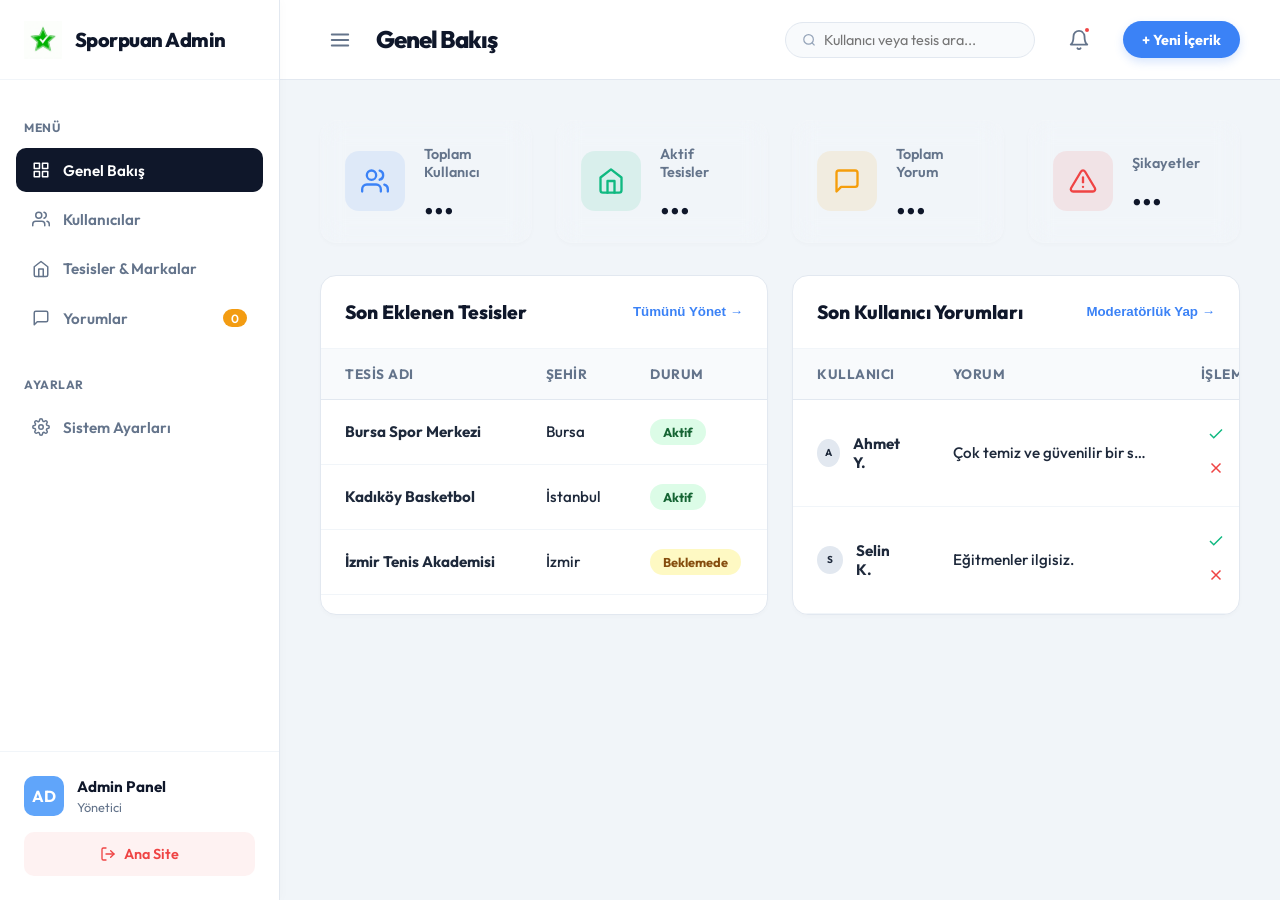
==== commit 5f0abb81: "feat: complete dashboard tabs and add collapsible sidebar" ====
--- a/dashboard.html
+++ b/dashboard.html
@@ -61,7 +61,10 @@
         <main class="dash-main">
             <!-- HEADER -->
             <header class="dash-topbar">
-                <div class="dt-title">
+                <div class="dt-title" style="display:flex; align-items:center; gap:1rem;">
+                    <button class="icon-btn" id="sidebar-toggle" title="Menüyü Daralt/Genişlet">
+                        <svg viewBox="0 0 24 24"><line x1="3" y1="12" x2="21" y2="12"></line><line x1="3" y1="6" x2="21" y2="6"></line><line x1="3" y1="18" x2="21" y2="18"></line></svg>
+                    </button>
                     <h1 id="page-title">Genel Bakış</h1>
                 </div>
                 <div class="dt-actions">
@@ -196,6 +199,90 @@
                 </div>
             </div>
 
+            <!-- FACILITIES TAB -->
+            <div class="dash-content-wrapper" id="content-facilities" style="display: none;">
+                <div class="dt-panel flex-panel">
+                    <div class="dtp-header">
+                        <h3>Tesis ve Marka Yönetimi</h3>
+                        <div class="dtp-actions">
+                            <button class="primary-btn-sm" style="background:var(--sporpuan-green);">+ Tesis Ekle</button>
+                        </div>
+                    </div>
+                    <div class="table-responsive flex-1">
+                        <table class="modern-table">
+                            <thead>
+                                <tr>
+                                    <th>Tesis/Marka Adı</th>
+                                    <th>Kategori</th>
+                                    <th>Şehir/Konum</th>
+                                    <th>Puan</th>
+                                    <th>Durum</th>
+                                    <th>İşlem</th>
+                                </tr>
+                            </thead>
+                            <tbody id="table-all-facilities">
+                                <!-- Injected -->
+                            </tbody>
+                        </table>
+                    </div>
+                </div>
+            </div>
+
+            <!-- REVIEWS TAB -->
+            <div class="dash-content-wrapper" id="content-reviews" style="display: none;">
+                <div class="dt-panel flex-panel">
+                    <div class="dtp-header">
+                        <h3>Kullanıcı Yorumları</h3>
+                        <div class="dtp-actions">
+                            <select class="dtp-select"><option>Bekleyenler</option><option>Onaylananlar</option><option>Reddedilenler</option></select>
+                        </div>
+                    </div>
+                    <div class="table-responsive flex-1">
+                        <table class="modern-table">
+                            <thead>
+                                <tr>
+                                    <th>Tarih</th>
+                                    <th>Kullanıcı</th>
+                                    <th>Tesis</th>
+                                    <th>Yorum Metni</th>
+                                    <th>Durum</th>
+                                    <th>İşlem</th>
+                                </tr>
+                            </thead>
+                            <tbody id="table-all-reviews">
+                                <!-- Injected -->
+                            </tbody>
+                        </table>
+                    </div>
+                </div>
+            </div>
+
+            <!-- SETTINGS TAB -->
+            <div class="dash-content-wrapper" id="content-settings" style="display: none;">
+                <div class="dt-panel" style="max-width:800px; margin:0 auto; width:100%;">
+                    <div class="dtp-header">
+                        <h3>Sistem Ayarları</h3>
+                        <button class="primary-btn-sm">Kaydet</button>
+                    </div>
+                    <div style="padding:2rem;">
+                        <div style="margin-bottom:1.5rem;">
+                            <label style="display:block; font-size:0.9rem; font-weight:600; color:var(--text-muted); margin-bottom:0.5rem;">Site Adı</label>
+                            <input type="text" value="Sporpuan" style="width:100%; border:1px solid var(--border-color); border-radius:8px; padding:0.8rem; font-family:inherit;">
+                        </div>
+                        <div style="margin-bottom:1.5rem;">
+                            <label style="display:block; font-size:0.9rem; font-weight:600; color:var(--text-muted); margin-bottom:0.5rem;">Site Açıklaması (SEO)</label>
+                            <textarea style="width:100%; border:1px solid var(--border-color); border-radius:8px; padding:0.8rem; font-family:inherit; min-height:100px;">Türkiye'nin bağımsız spor platformu.</textarea>
+                        </div>
+                        <div>
+                            <label style="display:flex; align-items:center; gap:0.5rem; font-size:0.9rem; font-weight:600; color:var(--text-main); cursor:pointer;">
+                                <input type="checkbox" checked style="width:18px;height:18px;accent-color:var(--sporpuan-green);">
+                                Yeni yorumlar otomatik olarak "Beklemede" durumuna düşsün
+                            </label>
+                        </div>
+                    </div>
+                </div>
+            </div>
+
         </main>
     </div>
 
--- a/dashboard.css
+++ b/dashboard.css
@@ -24,7 +24,21 @@
     flex-direction: column;
     z-index: 50;
     box-shadow: 2px 0 10px rgba(0,0,0,0.02);
-}
+    transition: width 0.3s cubic-bezier(0.2, 0, 0, 1);
+    overflow: hidden;
+    white-space: nowrap;
+}
+
+/* Collapsed State */
+.dash-sidebar.collapsed { width: 80px; }
+.dash-sidebar.collapsed .ds-logo span { opacity: 0; pointer-events: none; }
+.dash-sidebar.collapsed .ds-nav-group { opacity: 0; }
+.dash-sidebar.collapsed .ds-user .info { display: none; }
+.dash-sidebar.collapsed .ds-nav-item { padding: 0.8rem; justify-content: center; }
+.dash-sidebar.collapsed .ds-nav-item span { display: none; }
+.dash-sidebar.collapsed .ds-nav-item svg { margin: 0; }
+.dash-sidebar.collapsed .ds-logout { padding: 0.8rem;  flex-direction:column;font-size:0;color:transparent; }
+.dash-sidebar.collapsed .ds-logout svg { margin: 0; color:#ef4444; }
 
 .ds-logo {
     height: 80px;
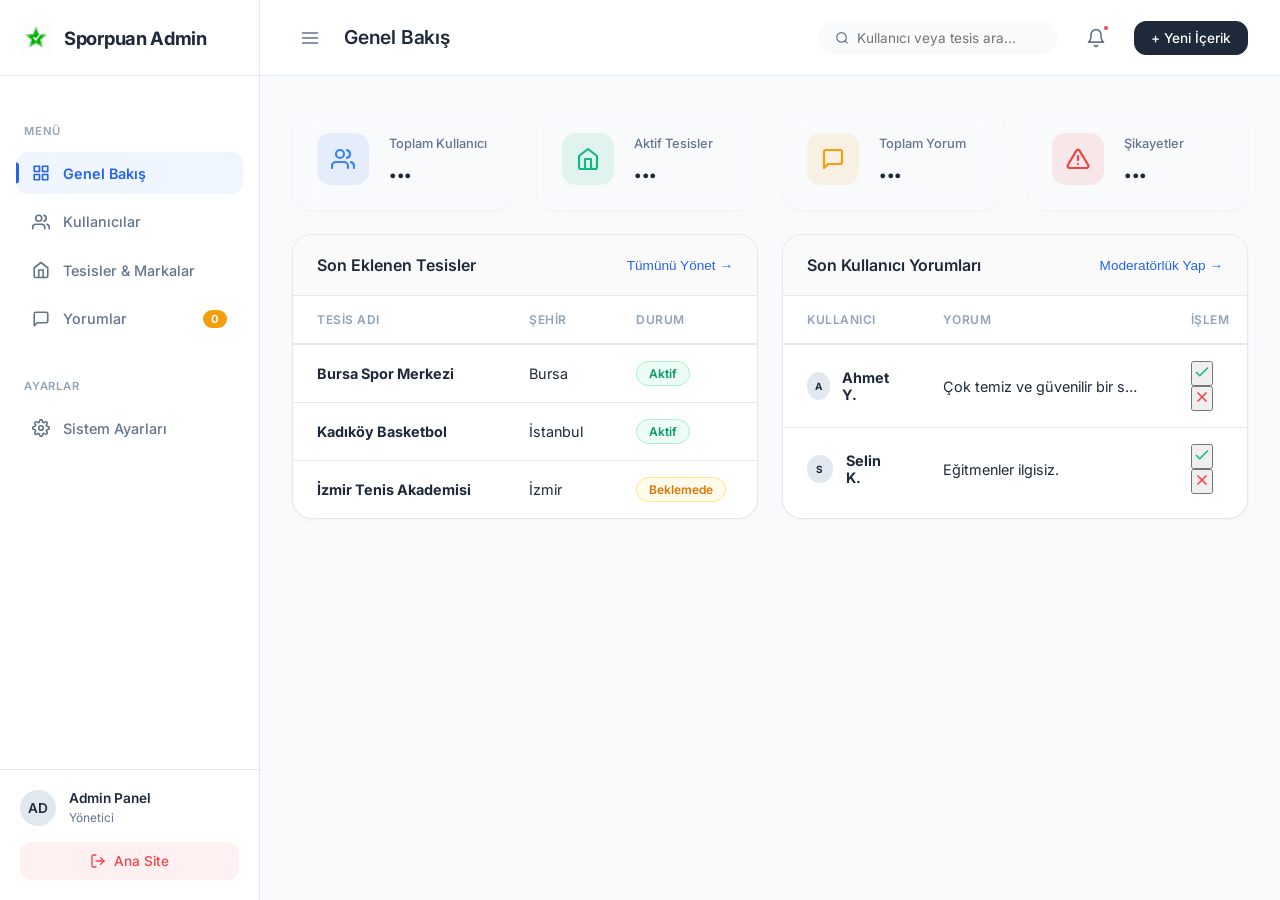
==== commit 49c60e46: "fix: correctly hide text in collapsed sidebar by wrapping in span" ====
--- a/dashboard.html
+++ b/dashboard.html
@@ -23,25 +23,25 @@
                 <div class="ds-nav-group">Menü</div>
                 <button class="ds-nav-item active" data-tab="overview">
                     <svg viewBox="0 0 24 24"><rect x="3" y="3" width="7" height="7"></rect><rect x="14" y="3" width="7" height="7"></rect><rect x="14" y="14" width="7" height="7"></rect><rect x="3" y="14" width="7" height="7"></rect></svg>
-                    Genel Bakış
+                    <span>Genel Bakış</span>
                 </button>
                 <button class="ds-nav-item" data-tab="users">
                     <svg viewBox="0 0 24 24"><path d="M17 21v-2a4 4 0 0 0-4-4H5a4 4 0 0 0-4 4v2"></path><circle cx="9" cy="7" r="4"></circle><path d="M23 21v-2a4 4 0 0 0-3-3.87"></path><path d="M16 3.13a4 4 0 0 1 0 7.75"></path></svg>
-                    Kullanıcılar
+                    <span>Kullanıcılar</span>
                 </button>
                 <button class="ds-nav-item" data-tab="facilities">
                     <svg viewBox="0 0 24 24"><path d="M3 9l9-7 9 7v11a2 2 0 0 1-2 2H5a2 2 0 0 1-2-2z"></path><polyline points="9 22 9 12 15 12 15 22"></polyline></svg>
-                    Tesisler & Markalar
+                    <span>Tesisler & Markalar</span>
                 </button>
                 <button class="ds-nav-item" data-tab="reviews">
                     <svg viewBox="0 0 24 24"><path d="M21 15a2 2 0 0 1-2 2H7l-4 4V5a2 2 0 0 1 2-2h14a2 2 0 0 1 2 2z"></path></svg>
-                    Yorumlar <span class="badge warning ml-auto" id="pending-comments-badge">0</span>
+                    <span>Yorumlar</span> <span class="badge warning ml-auto" id="pending-comments-badge">0</span>
                 </button>
                 
                 <div class="ds-nav-group" style="margin-top:2rem;">Ayarlar</div>
-                <button class="ds-nav-item">
+                <button class="ds-nav-item" data-tab="settings">
                     <svg viewBox="0 0 24 24"><circle cx="12" cy="12" r="3"></circle><path d="M19.4 15a1.65 1.65 0 0 0 .33 1.82l.06.06a2 2 0 0 1 0 2.83 2 2 0 0 1-2.83 0l-.06-.06a1.65 1.65 0 0 0-1.82-.33 1.65 1.65 0 0 0-1 1.51V21a2 2 0 0 1-2 2 2 2 0 0 1-2-2v-.09A1.65 1.65 0 0 0 9 19.4a1.65 1.65 0 0 0-1.82.33l-.06.06a2 2 0 0 1-2.83 0 2 2 0 0 1 0-2.83l.06-.06A1.65 1.65 0 0 0 4.68 15a1.65 1.65 0 0 0-1.51-1H3a2 2 0 0 1-2-2 2 2 0 0 1 2-2h.09A1.65 1.65 0 0 0 4.6 9a1.65 1.65 0 0 0-.33-1.82l-.06-.06a2 2 0 0 1 0-2.83 2 2 0 0 1 2.83 0l.06.06A1.65 1.65 0 0 0 9 4.68a1.65 1.65 0 0 0 1-1.51V3a2 2 0 0 1 2-2 2 2 0 0 1 2 2v.09a1.65 1.65 0 0 0 1 1.51 1.65 1.65 0 0 0 1.82-.33l.06-.06a2 2 0 0 1 2.83 0 2 2 0 0 1 0 2.83l-.06.06A1.65 1.65 0 0 0 19.4 9a1.65 1.65 0 0 0 1.51 1H21a2 2 0 0 1 2 2 2 2 0 0 1-2 2h-.09a1.65 1.65 0 0 0-1.51 1z"></path></svg>
-                    Sistem Ayarları
+                    <span>Sistem Ayarları</span>
                 </button>
             </nav>
 
@@ -53,7 +53,7 @@
                         <span>Yönetici</span>
                     </div>
                 </div>
-                <a href="/" class="ds-logout"><svg viewBox="0 0 24 24"><path d="M9 21H5a2 2 0 0 1-2-2V5a2 2 0 0 1 2-2h4"></path><polyline points="16 17 21 12 16 7"></polyline><line x1="21" y1="12" x2="9" y2="12"></line></svg> Ana Site</a>
+                <a href="/" class="ds-logout"><svg viewBox="0 0 24 24"><path d="M9 21H5a2 2 0 0 1-2-2V5a2 2 0 0 1 2-2h4"></path><polyline points="16 17 21 12 16 7"></polyline><line x1="21" y1="12" x2="9" y2="12"></line></svg> <span>Ana Site</span></a>
             </div>
         </aside>
 
--- a/dashboard.css
+++ b/dashboard.css
@@ -1,12 +1,30 @@
-/* dashboard.css - Isolated styling for the management dashboard */
+/* dashboard.css - Premium SaaS Dashboard Styling */
+@import url('https://fonts.googleapis.com/css2?family=Inter:wght@300;400;500;600;700&display=swap');
+
+:root {
+    --dash-bg: #f8fafc; /* Very light slate for premium contrast */
+    --dash-surface: #ffffff;
+    --dash-border: #e2e8f0;
+    --dash-text: #1e293b;
+    --dash-text-muted: #64748b;
+    --dash-accent: #2563eb;
+    --dash-accent-light: #eff6ff;
+    --dash-danger: #ef4444;
+    --dash-success: #10b981;
+    --dash-shadow-sm: 0 1px 3px rgba(15, 23, 42, 0.04);
+    --dash-shadow-md: 0 4px 12px rgba(15, 23, 42, 0.05);
+    --radius-md: 12px;
+    --radius-lg: 16px;
+    --radius-xl: 20px;
+}
 
 .dashboard-body {
-    background-color: #f1f5f9;
+    background-color: var(--dash-bg);
     margin: 0;
     padding: 0;
-    font-family: 'Outfit', sans-serif;
-    color: var(--text-main);
-    overflow: hidden; /* App-like layout */
+    font-family: 'Inter', -apple-system, BlinkMacSystemFont, sans-serif;
+    color: var(--dash-text);
+    overflow: hidden;
 }
 
 .dash-layout {
@@ -17,50 +35,38 @@
 
 /* SIDEBAR */
 .dash-sidebar {
-    width: 280px;
-    background: #ffffff;
-    border-right: 1px solid var(--border-color);
+    width: 260px;
+    background: var(--dash-surface);
+    border-right: 1px solid var(--dash-border);
     display: flex;
     flex-direction: column;
     z-index: 50;
-    box-shadow: 2px 0 10px rgba(0,0,0,0.02);
-    transition: width 0.3s cubic-bezier(0.2, 0, 0, 1);
+    transition: width 0.35s cubic-bezier(0.2, 0, 0, 1);
     overflow: hidden;
     white-space: nowrap;
 }
 
-/* Collapsed State */
 .dash-sidebar.collapsed { width: 80px; }
-.dash-sidebar.collapsed .ds-logo span { opacity: 0; pointer-events: none; }
-.dash-sidebar.collapsed .ds-nav-group { opacity: 0; }
-.dash-sidebar.collapsed .ds-user .info { display: none; }
+.dash-sidebar.collapsed .ds-logo span { opacity: 0; pointer-events: none; transition: opacity 0.1s; }
+.dash-sidebar.collapsed .ds-nav-group { opacity: 0; transition: opacity 0.1s; }
+.dash-sidebar.collapsed .ds-user .info { opacity: 0; display: none; }
 .dash-sidebar.collapsed .ds-nav-item { padding: 0.8rem; justify-content: center; }
 .dash-sidebar.collapsed .ds-nav-item span { display: none; }
 .dash-sidebar.collapsed .ds-nav-item svg { margin: 0; }
-.dash-sidebar.collapsed .ds-logout { padding: 0.8rem;  flex-direction:column;font-size:0;color:transparent; }
-.dash-sidebar.collapsed .ds-logout svg { margin: 0; color:#ef4444; }
+.dash-sidebar.collapsed .ds-logout { padding: 0.8rem; flex-direction:column;font-size:0;color:transparent; }
+.dash-sidebar.collapsed .ds-logout svg { margin: 0; color:var(--dash-danger); }
 
 .ds-logo {
-    height: 80px;
-    display: flex;
-    align-items: center;
-    padding: 0 1.5rem;
-    gap: 0.8rem;
-    border-bottom: 1px solid #f1f5f9;
-}
-
-.ds-logo img {
-    height: 38px;
-    width: 38px;
-    object-fit: contain;
-}
-
-.ds-logo span {
-    font-size: 1.25rem;
-    font-weight: 800;
-    color: var(--sporpuan-navy);
-    letter-spacing: -0.5px;
-}
+    height: 76px;
+    display: flex;
+    align-items: center;
+    padding: 0 1.25rem;
+    gap: 0.75rem;
+    border-bottom: 1px solid var(--dash-border);
+}
+
+.ds-logo img { height: 32px; width: 32px; object-fit: contain; }
+.ds-logo span { font-size: 1.15rem; font-weight: 700; color: var(--dash-text); letter-spacing: -0.3px; }
 
 .ds-nav {
     flex: 1;
@@ -68,129 +74,85 @@
     padding: 1.5rem 1rem;
     display: flex;
     flex-direction: column;
-    gap: 0.3rem;
+    gap: 0.4rem;
 }
 
 .ds-nav-group {
-    font-size: 0.75rem;
+    font-size: 0.7rem;
     text-transform: uppercase;
-    font-weight: 700;
-    color: var(--text-muted);
-    margin: 1rem 0 0.5rem 0.5rem;
-    letter-spacing: 0.5px;
+    font-weight: 600;
+    color: #94a3b8;
+    margin: 1.5rem 0 0.5rem 0.5rem;
+    letter-spacing: 0.8px;
 }
 
 .ds-nav-item {
     display: flex;
     align-items: center;
     gap: 0.8rem;
-    padding: 0.8rem 1rem;
+    padding: 0.75rem 1rem;
     background: transparent;
     border: none;
-    border-radius: 10px;
+    border-radius: var(--radius-md);
     font-family: inherit;
-    font-size: 0.95rem;
-    font-weight: 600;
-    color: var(--text-muted);
+    font-size: 0.9rem;
+    font-weight: 500;
+    color: var(--dash-text-muted);
     cursor: pointer;
-    transition: all 0.2s;
+    transition: all 0.25s ease;
     text-align: left;
-}
-
-.ds-nav-item:hover {
-    background: #f8fafc;
-    color: var(--sporpuan-navy);
-}
-
-.ds-nav-item.active {
-    background: var(--sporpuan-navy);
-    color: #ffffff;
-}
-
-.ds-nav-item svg {
-    width: 18px;
-    height: 18px;
-    stroke: currentColor;
-    fill: none;
-    stroke-width: 2;
-    stroke-linecap: round;
-    stroke-linejoin: round;
-}
+    position: relative;
+}
+
+.ds-nav-item:hover { background: var(--dash-bg); color: var(--dash-text); }
+.ds-nav-item.active { background: var(--dash-accent-light); color: var(--dash-accent); font-weight: 600; }
+.ds-nav-item.active::before {
+    content: '';
+    position: absolute;
+    left: 0;
+    top: 50%;
+    transform: translateY(-50%);
+    height: 50%;
+    width: 3px;
+    background: var(--dash-accent);
+    border-radius: 0 4px 4px 0;
+}
+
+.ds-nav-item svg { width: 18px; height: 18px; stroke: currentColor; fill: none; stroke-width: 2.2; stroke-linecap: round; stroke-linejoin: round; }
 
 .ds-nav-item .badge {
-    background: var(--sporpuan-orange);
+    background: #f59e0b;
     color: #fff;
-    padding: 0.1rem 0.5rem;
+    padding: 0.15rem 0.5rem;
     border-radius: 20px;
-    font-size: 0.75rem;
+    font-size: 0.7rem;
+    font-weight: 700;
     margin-left: auto;
 }
 
-.ds-footer {
-    padding: 1.5rem;
-    border-top: 1px solid #f1f5f9;
-    display: flex;
-    flex-direction: column;
-    gap: 1rem;
-}
-
-.ds-user {
-    display: flex;
-    align-items: center;
-    gap: 0.8rem;
-}
-
-.ds-user .avatar {
-    width: 40px;
-    height: 40px;
-    background: var(--sporpuan-blue-light);
-    color: #fff;
-    border-radius: 10px;
-    display: flex;
-    align-items: center;
-    justify-content: center;
-    font-weight: 700;
-}
-
-.ds-user .info strong {
-    display: block;
-    font-size: 0.95rem;
-    color: var(--sporpuan-navy);
-}
-
-.ds-user .info span {
-    font-size: 0.8rem;
-    color: var(--text-muted);
-}
+.ds-footer { padding: 1.25rem; border-top: 1px solid var(--dash-border); display: flex; flex-direction: column; gap: 1rem; }
+
+.ds-user { display: flex; align-items: center; gap: 0.8rem; }
+.ds-user .avatar { width: 36px; height: 36px; background: #e2e8f0; color: var(--dash-text); border-radius: 50%; display: flex; align-items: center; justify-content: center; font-weight: 600; font-size: 0.85rem;}
+.ds-user .info strong { display: block; font-size: 0.85rem; color: var(--dash-text); font-weight: 600;}
+.ds-user .info span { font-size: 0.75rem; color: var(--dash-text-muted); }
 
 .ds-logout {
     display: flex;
     align-items: center;
     justify-content: center;
     gap: 0.5rem;
-    padding: 0.8rem;
-    background: #fef2f2;
-    color: #ef4444;
+    padding: 0.7rem;
+    background: #fff1f2;
+    color: var(--dash-danger);
     text-decoration: none;
-    border-radius: 10px;
-    font-weight: 600;
-    font-size: 0.9rem;
+    border-radius: var(--radius-md);
+    font-weight: 500;
+    font-size: 0.85rem;
     transition: background 0.2s;
 }
-
-.ds-logout:hover {
-    background: #fee2e2;
-}
-
-.ds-logout svg {
-    width: 16px;
-    height: 16px;
-    stroke: currentColor;
-    fill: none;
-    stroke-width: 2;
-    stroke-linecap: round;
-    stroke-linejoin: round;
-}
+.ds-logout:hover { background: #ffe4e6; }
+.ds-logout svg { width: 16px; height: 16px; stroke: currentColor; fill: none; stroke-width: 2; stroke-linecap: round; stroke-linejoin: round; }
 
 /* MAIN CONTENT */
 .dash-main {
@@ -201,201 +163,185 @@
 }
 
 .dash-topbar {
-    height: 80px;
-    background: #ffffff;
-    border-bottom: 1px solid var(--border-color);
+    height: 76px;
+    background: var(--dash-surface);
+    border-bottom: 1px solid var(--dash-border);
     display: flex;
     justify-content: space-between;
     align-items: center;
-    padding: 0 2.5rem;
+    padding: 0 2rem;
     flex-shrink: 0;
 }
 
-.dt-title h1 {
-    font-size: 1.5rem;
-    font-weight: 800;
-    color: var(--sporpuan-navy);
-    margin: 0;
-}
-
-.dt-actions {
-    display: flex;
-    align-items: center;
-    gap: 1.5rem;
-}
+.dt-title h1 { font-size: 1.2rem; font-weight: 600; color: var(--dash-text); margin: 0; letter-spacing: -0.2px; }
+
+.dt-actions { display: flex; align-items: center; gap: 1.25rem; }
 
 .dt-search {
     display: flex;
     align-items: center;
     gap: 0.5rem;
-    background: #f8fafc;
-    border: 1px solid var(--border-color);
+    background: var(--dash-bg);
+    border: 1px solid transparent;
     border-radius: 100px;
-    padding: 0.5rem 1rem;
-    width: 250px;
-    transition: all 0.2s;
-}
-
-.dt-search:focus-within {
-    background: #fff;
-    border-color: var(--sporpuan-blue);
-    box-shadow: 0 0 0 3px rgba(59, 130, 246, 0.1);
-}
-
-.dt-search svg { width: 16px; height: 16px; stroke: #94a3b8; stroke-width: 2; fill: none; }
-.dt-search input { border: none; outline: none; background: transparent; width: 100%; font-family: inherit; font-size: 0.9rem; }
+    padding: 0.45rem 1rem;
+    width: 240px;
+    transition: all 0.25s ease;
+}
+.dt-search:focus-within { background: var(--dash-surface); border-color: #cbd5e1; box-shadow: 0 0 0 3px rgba(226, 232, 240, 0.5); }
+.dt-search svg { width: 16px; height: 16px; stroke: var(--dash-text-muted); stroke-width: 2; fill: none; }
+.dt-search input { border: none; outline: none; background: transparent; width: 100%; font-family: inherit; font-size: 0.85rem; color: var(--dash-text); }
 
 .icon-btn {
     background: transparent;
     border: none;
-    width: 40px;
-    height: 40px;
+    width: 36px;
+    height: 36px;
     border-radius: 50%;
     display: flex;
     align-items: center;
     justify-content: center;
-    color: var(--text-muted);
+    color: var(--dash-text-muted);
     cursor: pointer;
-    transition: background 0.2s;
+    transition: background 0.2s, color 0.2s;
     position: relative;
 }
-
-.icon-btn:hover { background: #f1f5f9; color: var(--sporpuan-navy); }
-.icon-btn svg { width: 22px; height: 22px; stroke: currentColor; stroke-width: 2; fill: none; stroke-linecap: round; stroke-linejoin: round; }
-.indicator { position: absolute; top: 6px; right: 8px; width: 8px; height: 8px; background: #ef4444; border-radius: 50%; border: 2px solid #fff; }
+.icon-btn:hover { background: var(--dash-bg); color: var(--dash-text); }
+.icon-btn svg { width: 20px; height: 20px; stroke: currentColor; stroke-width: 2; fill: none; stroke-linecap: round; stroke-linejoin: round; }
+.indicator { position: absolute; top: 4px; right: 4px; width: 8px; height: 8px; background: var(--dash-danger); border-radius: 50%; border: 2px solid var(--dash-surface); }
 
 .primary-btn-sm {
-    background: var(--sporpuan-blue);
+    background: var(--dash-text);
     color: #fff;
-    border: none;
-    padding: 0.6rem 1.2rem;
-    border-radius: 50px;
-    font-weight: 700;
+    border: 1px solid var(--dash-text);
+    padding: 0.5rem 1rem;
+    border-radius: var(--radius-md);
+    font-weight: 500;
     font-family: inherit;
-    font-size: 0.9rem;
+    font-size: 0.85rem;
     cursor: pointer;
-    box-shadow: 0 4px 10px rgba(59, 130, 246, 0.2);
-    transition: transform 0.2s, box-shadow 0.2s;
-}
-.primary-btn-sm:hover {
-    transform: translateY(-2px);
-    box-shadow: 0 6px 15px rgba(59, 130, 246, 0.3);
-}
+    transition: all 0.25s ease;
+    display: inline-flex;
+    align-items: center;
+    justify-content: center;
+    gap: 0.4rem;
+}
+.primary-btn-sm.accent { background: var(--dash-accent); border-color: var(--dash-accent); }
+.primary-btn-sm:hover { transform: translateY(-1px); box-shadow: var(--dash-shadow-md); opacity: 0.95; }
 
 /* CONTENT WRAPPER */
 .dash-content-wrapper {
     flex: 1;
     overflow-y: auto;
-    padding: 2.5rem;
+    padding: 2rem;
     display: flex;
     flex-direction: column;
-    gap: 2rem;
+    gap: 1.5rem;
+    max-width: 1400px; /* Constrain extremely wide screens */
+    margin: 0 auto;
+    width: 100%;
 }
 
 /* STATS GRID */
-.dash-stats-grid {
-    display: grid;
-    grid-template-columns: repeat(4, 1fr);
-    gap: 1.5rem;
-}
+.dash-stats-grid { display: grid; grid-template-columns: repeat(4, 1fr); gap: 1.5rem; }
 
 .ds-card {
-    background: #ffffff;
-    border-radius: 16px;
-    border: 1px solid var(--border-color);
+    background: var(--dash-surface);
+    border-radius: var(--radius-xl);
+    border: 1px solid var(--dash-border);
     padding: 1.5rem;
     display: flex;
     align-items: center;
-    gap: 1.2rem;
-    box-shadow: 0 2px 4px rgba(0,0,0,0.02);
-}
-
-.ds-card.hover-lift { transition: transform 0.2s, box-shadow 0.2s; }
-.ds-card.hover-lift:hover { transform: translateY(-4px); box-shadow: 0 10px 20px rgba(0,0,0,0.05); }
-
-.card-icon {
-    width: 60px;
-    height: 60px;
-    border-radius: 14px;
-    display: flex;
-    align-items: center;
-    justify-content: center;
-}
-
-.card-icon svg { width: 28px; height: 28px; stroke: currentColor; stroke-width: 2; fill: none; stroke-linecap: round; stroke-linejoin: round; }
+    gap: 1.25rem;
+    box-shadow: var(--dash-shadow-sm);
+    transition: transform 0.25s ease, box-shadow 0.25s ease;
+}
+.ds-card:hover { transform: translateY(-2px); box-shadow: var(--dash-shadow-md); }
+
+.card-icon { width: 52px; height: 52px; border-radius: 14px; display: flex; align-items: center; justify-content: center; }
+.card-icon svg { width: 24px; height: 24px; stroke: currentColor; stroke-width: 2.2; fill: none; stroke-linecap: round; stroke-linejoin: round; }
 
 .card-info { flex: 1; }
-.card-info .lbl { font-size: 0.9rem; font-weight: 600; color: var(--text-muted); margin: 0 0 0.3rem 0; }
-.card-info .val { font-size: 2rem; font-weight: 800; color: var(--sporpuan-navy); margin: 0; line-height: 1; }
+.card-info .lbl { font-size: 0.8rem; font-weight: 500; color: var(--dash-text-muted); margin: 0 0 0.2rem 0; }
+.card-info .val { font-size: 1.8rem; font-weight: 700; color: var(--dash-text); margin: 0; line-height: 1; letter-spacing: -0.5px; }
 
 /* PANELS & TABLES */
-.dash-grid-2 {
-    display: grid;
-    grid-template-columns: 1fr 1fr;
-    gap: 1.5rem;
-}
+.dash-grid-2 { display: grid; grid-template-columns: 1fr 1fr; gap: 1.5rem; }
 
 .dt-panel {
-    background: #ffffff;
-    border-radius: 16px;
-    border: 1px solid var(--border-color);
+    background: var(--dash-surface);
+    border-radius: var(--radius-xl);
+    border: 1px solid var(--dash-border);
     overflow: hidden;
-    box-shadow: 0 2px 4px rgba(0,0,0,0.02);
-}
-.dt-panel.flex-panel {
-    display: flex;
-    flex-direction: column;
-    height: 100%;
-}
+    box-shadow: var(--dash-shadow-sm);
+}
+.dt-panel.flex-panel { display: flex; flex-direction: column; height: 100%; }
 
 .dtp-header {
     display: flex;
     justify-content: space-between;
     align-items: center;
-    padding: 1.5rem;
-    border-bottom: 1px solid #f1f5f9;
-}
-
-.dtp-header h3 {
-    font-size: 1.2rem;
-    font-weight: 800;
-    color: var(--sporpuan-navy);
-    margin: 0;
-}
-
-.dtp-actions {
-    display: flex;
-    gap: 0.8rem;
-}
-.dtp-select { border: 1px solid var(--border-color); border-radius: 8px; padding: 0.4rem 0.8rem; outline: none; }
-
-.text-link { background: none; border: none; color: var(--sporpuan-blue); font-weight: 700; cursor: pointer; transition: color 0.2s; }
-.text-link:hover { color: #2563eb; }
+    padding: 1.25rem 1.5rem;
+    border-bottom: 1px solid var(--dash-border);
+    background: #fafafa;
+}
+
+.dtp-header h3 { font-size: 1rem; font-weight: 600; color: var(--dash-text); margin: 0; }
+.dtp-actions { display: flex; gap: 0.8rem; align-items: center; }
+.dtp-select { border: 1px solid var(--dash-border); border-radius: var(--radius-md); padding: 0.4rem 0.8rem; outline: none; font-size: 0.85rem; color: var(--dash-text); background: var(--dash-surface); }
+
+.text-link { background: none; border: none; color: var(--dash-accent); font-weight: 500; font-size: 0.85rem; cursor: pointer; transition: color 0.2s; }
+.text-link:hover { color: #1d4ed8; text-decoration: underline; }
 
 .table-responsive { width: 100%; overflow-x: auto; }
 .flex-1 { flex: 1; }
 
-.modern-table { width: 100%; border-collapse: collapse; text-align: left; }
-.modern-table th { background: #f8fafc; padding: 1rem 1.5rem; font-size: 0.85rem; font-weight: 700; color: var(--text-muted); text-transform: uppercase; letter-spacing: 0.5px; border-bottom: 1px solid var(--border-color); }
-.modern-table td { padding: 1.2rem 1.5rem; font-size: 0.95rem; color: var(--text-main); font-weight: 500; border-bottom: 1px solid #f1f5f9; vertical-align: middle; }
+.modern-table { width: 100%; border-collapse: separate; border-spacing: 0; text-align: left; }
+.modern-table th { 
+    background: transparent; 
+    padding: 1rem 1.5rem; 
+    font-size: 0.75rem; 
+    font-weight: 600; 
+    color: #94a3b8; 
+    text-transform: uppercase; 
+    letter-spacing: 0.5px; 
+    border-bottom: 2px solid var(--dash-border); 
+}
+.modern-table td { 
+    padding: 1rem 1.5rem; 
+    font-size: 0.9rem; 
+    color: var(--dash-text); 
+    font-weight: 400; 
+    border-bottom: 1px solid var(--dash-border); 
+    vertical-align: middle; 
+}
+.modern-table tbody tr { transition: background 0.15s ease; }
 .modern-table tbody tr:hover { background: #f8fafc; }
-
-.status-badge { display: inline-flex; align-items: center; justify-content: center; padding: 0.3rem 0.8rem; border-radius: 20px; font-size: 0.8rem; font-weight: 700; }
-.status-badge.active { background: #dcfce7; color: #166534; }
-.status-badge.pending { background: #fef9c3; color: #854d0e; }
-.status-badge.admin { background: #e0e7ff; color: #3730a3; }
-.status-badge.user { background: #f1f5f9; color: #475569; }
-
-.btn-icon { background: transparent; border: none; color: var(--text-muted); cursor: pointer; padding: 0.4rem; border-radius: 8px; transition: background 0.2s, color 0.2s; }
-.btn-icon:hover { background: #f1f5f9; color: var(--sporpuan-navy); }
+.modern-table tbody tr:last-child td { border-bottom: none; }
+
+.status-badge { 
+    display: inline-flex; 
+    align-items: center; 
+    justify-content: center; 
+    padding: 0.25rem 0.75rem; 
+    border-radius: 20px; 
+    font-size: 0.75rem; 
+    font-weight: 600; 
+    border: 1px solid transparent; 
+}
+.status-badge.active { background: #ecfdf5; color: #059669; border-color: #a7f3d0; }
+.status-badge.pending { background: #fffbeb; color: #d97706; border-color: #fde68a; }
+.status-badge.admin { background: #e0e7ff; color: #4f46e5; border-color: #c7d2fe; }
+.status-badge.user { background: #f1f5f9; color: #475569; border-color: #e2e8f0; }
+
 .btn-icon.danger:hover { background: #fef2f2; color: #ef4444; }
 
 .flex-center { display: flex; align-items: center; gap: 0.8rem; }
-.flex-col { display: flex; flex-direction: column; gap: 0.2rem; }
-.small-lbl { font-size: 0.8rem; color: var(--text-muted); }
+.flex-col { display: flex; flex-direction: column; gap: 0.15rem; }
+.small-lbl { font-size: 0.75rem; color: var(--dash-text-muted); }
 
 /* Remove original default browser scrollbar to look modern */
-::-webkit-scrollbar { width: 8px; height: 8px; }
+::-webkit-scrollbar { width: 6px; height: 6px; }
 ::-webkit-scrollbar-track { background: transparent; }
 ::-webkit-scrollbar-thumb { background: #cbd5e1; border-radius: 10px; }
 ::-webkit-scrollbar-thumb:hover { background: #94a3b8; }
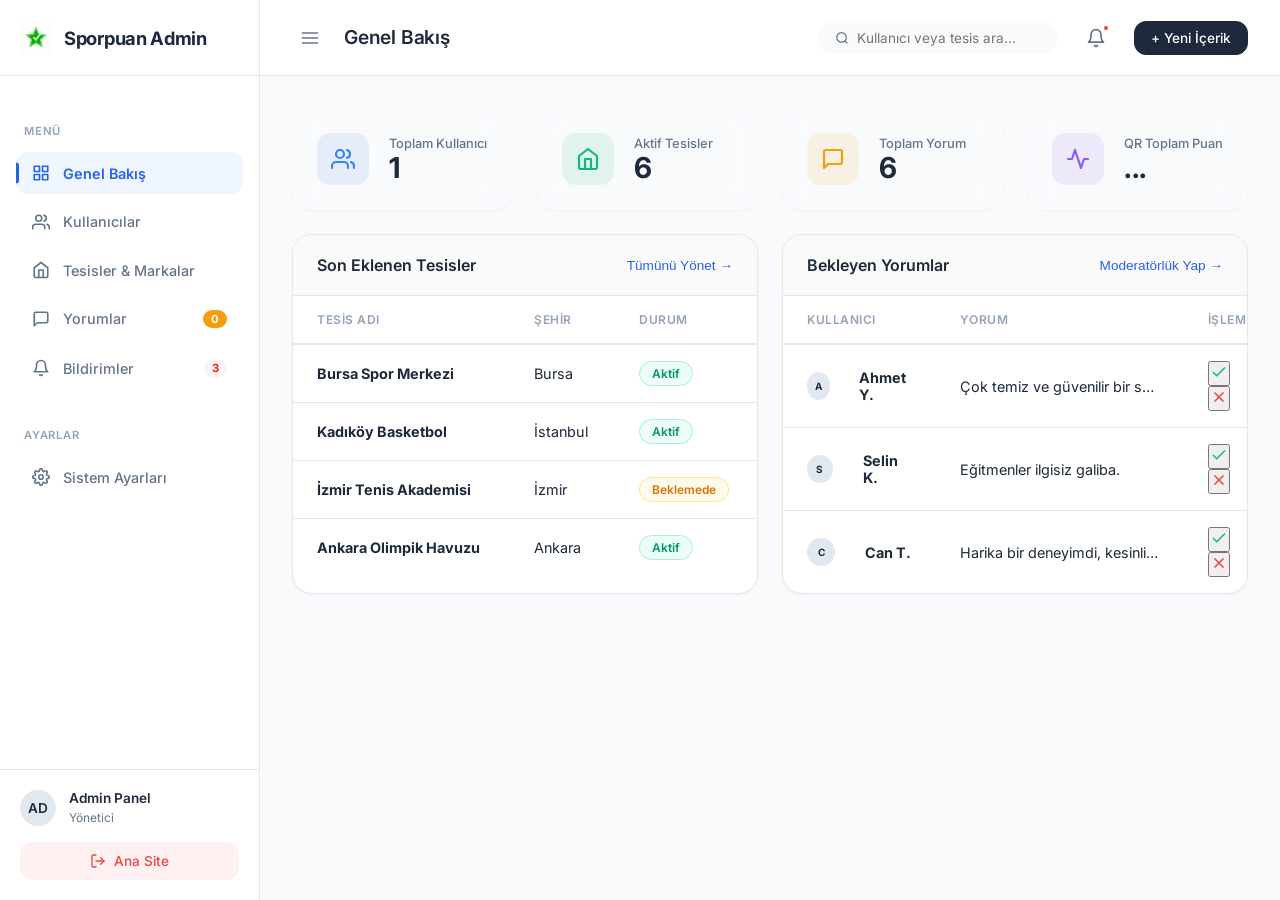
==== commit 9d2b4c89: "feat: activate all dashboard features – notifications, content modal, search, review moderation, set" ====
--- a/dashboard.html
+++ b/dashboard.html
@@ -11,6 +11,62 @@
 </head>
 <body class="dashboard-body">
 
+    <!-- NOTIFICATION PANEL OVERLAY -->
+    <div id="notif-overlay" style="display:none; position:fixed; inset:0; z-index:900;" onclick="closeNotifPanel()"></div>
+    <div id="notif-panel" style="display:none; position:fixed; top:64px; right:24px; width:360px; background:#fff; border-radius:16px; box-shadow:0 20px 60px rgba(15,23,42,.15); z-index:1000; overflow:hidden;">
+        <div style="display:flex; align-items:center; justify-content:space-between; padding:1.25rem 1.5rem; border-bottom:1px solid #f1f5f9;">
+            <h4 style="margin:0; font-size:1rem; font-weight:700; color:#0f172a;">Bildirimler</h4>
+            <button onclick="markAllRead()" style="background:none; border:none; color:#3b82f6; font-size:0.78rem; font-weight:600; cursor:pointer;">Tümünü Okundu İşaretle</button>
+        </div>
+        <div id="notif-list" style="max-height:400px; overflow-y:auto;"></div>
+    </div>
+
+    <!-- ADD CONTENT MODAL -->
+    <div id="content-modal-overlay" style="display:none; position:fixed; inset:0; background:rgba(15,23,42,0.6); z-index:1100; display:none; align-items:center; justify-content:center;" onclick="closeContentModal(event)">
+        <div style="background:#fff; border-radius:20px; padding:2.5rem; width:100%; max-width:560px; box-shadow:0 30px 80px rgba(0,0,0,.2); position:relative;">
+            <button onclick="closeContentModal()" style="position:absolute; top:1.2rem; right:1.2rem; background:#f1f5f9; border:none; border-radius:50%; width:32px; height:32px; cursor:pointer; font-size:1.1rem; line-height:32px; text-align:center;">✕</button>
+            <h3 style="margin:0 0 0.5rem; font-size:1.3rem; color:#0f172a;">Yeni İçerik Ekle</h3>
+            <p style="margin:0 0 1.5rem; color:#64748b; font-size:0.9rem;">Sisteme yeni bir tesis, marka veya etkinlik ekleyin.</p>
+
+            <div style="display:flex; gap:0.75rem; margin-bottom:1.5rem;">
+                <button class="content-type-btn active" data-type="facility" onclick="selectContentType(this)">🏢 Tesis</button>
+                <button class="content-type-btn" data-type="brand" onclick="selectContentType(this)">🏷️ Marka</button>
+                <button class="content-type-btn" data-type="event" onclick="selectContentType(this)">📅 Etkinlik</button>
+            </div>
+
+            <form id="add-content-form" onsubmit="submitNewContent(event)" style="display:flex; flex-direction:column; gap:1rem;">
+                <div>
+                    <label style="font-size:0.85rem; font-weight:600; color:#475569; display:block; margin-bottom:0.4rem;">Ad *</label>
+                    <input type="text" id="nc-name" required placeholder="Örn: Kadıköy Fitness Center" style="width:100%; border:1px solid #e2e8f0; border-radius:10px; padding:0.75rem; font-family:inherit; box-sizing:border-box; outline:none;">
+                </div>
+                <div style="display:grid; grid-template-columns:1fr 1fr; gap:1rem;">
+                    <div>
+                        <label style="font-size:0.85rem; font-weight:600; color:#475569; display:block; margin-bottom:0.4rem;">Şehir</label>
+                        <select id="nc-city" style="width:100%; border:1px solid #e2e8f0; border-radius:10px; padding:0.75rem; font-family:inherit; outline:none;">
+                            <option>İstanbul</option><option>Ankara</option><option>İzmir</option>
+                            <option>Bursa</option><option>Antalya</option><option>Trabzon</option>
+                        </select>
+                    </div>
+                    <div>
+                        <label style="font-size:0.85rem; font-weight:600; color:#475569; display:block; margin-bottom:0.4rem;">Kategori</label>
+                        <select id="nc-category" style="width:100%; border:1px solid #e2e8f0; border-radius:10px; padding:0.75rem; font-family:inherit; outline:none;">
+                            <option>Fitness</option><option>Yüzme Havuzu</option><option>Tenis Kortu</option>
+                            <option>Açık Saha</option><option>Spor Salonu</option><option>Outdoor</option>
+                        </select>
+                    </div>
+                </div>
+                <div>
+                    <label style="font-size:0.85rem; font-weight:600; color:#475569; display:block; margin-bottom:0.4rem;">Açıklama</label>
+                    <textarea id="nc-desc" rows="3" placeholder="Tesis/marka hakkında kısa açıklama..." style="width:100%; border:1px solid #e2e8f0; border-radius:10px; padding:0.75rem; font-family:inherit; resize:none; box-sizing:border-box; outline:none;"></textarea>
+                </div>
+                <div style="display:flex; gap:0.75rem; justify-content:flex-end; margin-top:0.5rem;">
+                    <button type="button" onclick="closeContentModal()" style="background:#f1f5f9; border:none; border-radius:10px; padding:0.75rem 1.5rem; font-weight:600; cursor:pointer; color:#475569;">İptal</button>
+                    <button type="submit" style="background:#0f172a; color:#fff; border:none; border-radius:10px; padding:0.75rem 1.5rem; font-weight:700; cursor:pointer;">Kaydet & Ekle</button>
+                </div>
+            </form>
+        </div>
+    </div>
+
     <div class="dash-layout">
         <!-- SIDEBAR -->
         <aside class="dash-sidebar">
@@ -31,11 +87,15 @@
                 </button>
                 <button class="ds-nav-item" data-tab="facilities">
                     <svg viewBox="0 0 24 24"><path d="M3 9l9-7 9 7v11a2 2 0 0 1-2 2H5a2 2 0 0 1-2-2z"></path><polyline points="9 22 9 12 15 12 15 22"></polyline></svg>
-                    <span>Tesisler & Markalar</span>
+                    <span>Tesisler &amp; Markalar</span>
                 </button>
                 <button class="ds-nav-item" data-tab="reviews">
                     <svg viewBox="0 0 24 24"><path d="M21 15a2 2 0 0 1-2 2H7l-4 4V5a2 2 0 0 1 2-2h14a2 2 0 0 1 2 2z"></path></svg>
                     <span>Yorumlar</span> <span class="badge warning ml-auto" id="pending-comments-badge">0</span>
+                </button>
+                <button class="ds-nav-item" data-tab="notifications">
+                    <svg viewBox="0 0 24 24"><path d="M18 8A6 6 0 0 0 6 8c0 7-3 9-3 9h18s-3-2-3-9"></path><path d="M13.73 21a2 2 0 0 1-3.46 0"></path></svg>
+                    <span>Bildirimler</span> <span class="badge danger ml-auto" id="notif-badge">3</span>
                 </button>
                 
                 <div class="ds-nav-group" style="margin-top:2rem;">Ayarlar</div>
@@ -70,18 +130,18 @@
                 <div class="dt-actions">
                     <div class="dt-search">
                         <svg viewBox="0 0 24 24"><circle cx="11" cy="11" r="8"></circle><line x1="21" y1="21" x2="16.65" y2="16.65"></line></svg>
-                        <input type="text" placeholder="Kullanıcı veya tesis ara...">
-                    </div>
-                    <button class="icon-btn">
+                        <input type="text" id="global-search" placeholder="Kullanıcı veya tesis ara..." oninput="doGlobalSearch(this.value)">
+                    </div>
+                    <button class="icon-btn" id="notif-btn" onclick="toggleNotifPanel()" title="Bildirimler" style="position:relative;">
                         <svg viewBox="0 0 24 24"><path d="M18 8A6 6 0 0 0 6 8c0 7-3 9-3 9h18s-3-2-3-9"></path><path d="M13.73 21a2 2 0 0 1-3.46 0"></path></svg>
-                        <span class="indicator"></span>
+                        <span class="indicator" id="notif-indicator"></span>
                     </button>
-                    <button class="primary-btn-sm">+ Yeni İçerik</button>
+                    <button class="primary-btn-sm" onclick="openContentModal()">+ Yeni İçerik</button>
                 </div>
             </header>
 
+            <!-- OVERVIEW TAB -->
             <div class="dash-content-wrapper" id="content-overview">
-                <!-- STATS ROW -->
                 <div class="dash-stats-grid">
                     <div class="ds-card glass-card hover-lift">
                         <div class="card-icon" style="background: rgba(59, 130, 246, 0.1); color: #3b82f6;">
@@ -92,7 +152,6 @@
                             <h2 class="val" id="stat-users">...</h2>
                         </div>
                     </div>
-
                     <div class="ds-card glass-card hover-lift">
                         <div class="card-icon" style="background: rgba(16, 185, 129, 0.1); color: #10b981;">
                             <svg viewBox="0 0 24 24"><path d="M3 9l9-7 9 7v11a2 2 0 0 1-2 2H5a2 2 0 0 1-2-2z"></path><polyline points="9 22 9 12 15 12 15 22"></polyline></svg>
@@ -102,7 +161,6 @@
                             <h2 class="val" id="stat-facilities">...</h2>
                         </div>
                     </div>
-
                     <div class="ds-card glass-card hover-lift">
                         <div class="card-icon" style="background: rgba(245, 158, 11, 0.1); color: #f59e0b;">
                             <svg viewBox="0 0 24 24"><path d="M21 15a2 2 0 0 1-2 2H7l-4 4V5a2 2 0 0 1 2-2h14a2 2 0 0 1 2 2z"></path></svg>
@@ -112,58 +170,39 @@
                             <h2 class="val" id="stat-reviews">...</h2>
                         </div>
                     </div>
-
                     <div class="ds-card glass-card hover-lift">
-                        <div class="card-icon" style="background: rgba(239, 68, 68, 0.1); color: #ef4444;">
-                            <svg viewBox="0 0 24 24"><path d="M10.29 3.86L1.82 18a2 2 0 0 0 1.71 3h16.94a2 2 0 0 0 1.71-3L13.71 3.86a2 2 0 0 0-3.42 0z"></path><line x1="12" y1="9" x2="12" y2="13"></line><line x1="12" y1="17" x2="12.01" y2="17"></line></svg>
+                        <div class="card-icon" style="background: rgba(139, 92, 246, 0.1); color: #8b5cf6;">
+                            <svg viewBox="0 0 24 24"><polyline points="22 12 18 12 15 21 9 3 6 12 2 12"></polyline></svg>
                         </div>
                         <div class="card-info">
-                            <p class="lbl">Şikayetler</p>
-                            <h2 class="val" id="stat-complaints">...</h2>
-                        </div>
-                    </div>
-                </div>
-
-                <!-- MAIN SECTIONS (Tables) -->
+                            <p class="lbl">QR Toplam Puan</p>
+                            <h2 class="val" id="stat-qr-points">...</h2>
+                        </div>
+                    </div>
+                </div>
+
                 <div class="dash-grid-2">
                     <div class="dt-panel">
                         <div class="dtp-header">
                             <h3>Son Eklenen Tesisler</h3>
-                            <button class="text-link">Tümünü Yönet &rarr;</button>
+                            <button class="text-link" onclick="switchTab('facilities')">Tümünü Yönet &rarr;</button>
                         </div>
                         <div class="table-responsive">
                             <table class="modern-table">
-                                <thead>
-                                    <tr>
-                                        <th>Tesis Adı</th>
-                                        <th>Şehir</th>
-                                        <th>Durum</th>
-                                    </tr>
-                                </thead>
-                                <tbody id="table-recent-facilities">
-                                    <!-- Injected -->
-                                </tbody>
+                                <thead><tr><th>Tesis Adı</th><th>Şehir</th><th>Durum</th></tr></thead>
+                                <tbody id="table-recent-facilities"></tbody>
                             </table>
                         </div>
                     </div>
-
                     <div class="dt-panel">
                         <div class="dtp-header">
-                            <h3>Son Kullanıcı Yorumları</h3>
-                            <button class="text-link">Moderatörlük Yap &rarr;</button>
+                            <h3>Bekleyen Yorumlar</h3>
+                            <button class="text-link" onclick="switchTab('reviews')">Moderatörlük Yap &rarr;</button>
                         </div>
                         <div class="table-responsive">
                             <table class="modern-table">
-                                <thead>
-                                    <tr>
-                                        <th>Kullanıcı</th>
-                                        <th>Yorum</th>
-                                        <th>İşlem</th>
-                                    </tr>
-                                </thead>
-                                <tbody id="table-recent-reviews">
-                                    <!-- Injected -->
-                                </tbody>
+                                <thead><tr><th>Kullanıcı</th><th>Yorum</th><th>İşlem</th></tr></thead>
+                                <tbody id="table-recent-reviews"></tbody>
                             </table>
                         </div>
                     </div>
@@ -176,8 +215,12 @@
                     <div class="dtp-header">
                         <h3>Tüm Kullanıcılar</h3>
                         <div class="dtp-actions">
-                            <select class="dtp-select"><option>Tümü</option><option>Yöneticiler</option></select>
-                            <button class="primary-btn-sm">+ Davet Et</button>
+                            <input type="text" id="user-search" placeholder="Kullanıcı ara..." oninput="filterUserTable(this.value)" style="border:1px solid #e2e8f0; border-radius:8px; padding:0.5rem 0.8rem; font-family:inherit; outline:none; font-size:0.85rem;">
+                            <select id="user-role-filter" class="dtp-select" onchange="filterUserTable(document.getElementById('user-search').value)">
+                                <option value="">Tüm Roller</option>
+                                <option value="Admin">Yöneticiler</option>
+                                <option value="Kullanıcı">Kullanıcılar</option>
+                            </select>
                         </div>
                     </div>
                     <div class="table-responsive flex-1">
@@ -187,13 +230,12 @@
                                     <th>Kullanıcı</th>
                                     <th>E-Posta</th>
                                     <th>Rol</th>
+                                    <th>Sporpuan</th>
                                     <th>Kayıt Tarihi</th>
                                     <th>İşlem</th>
                                 </tr>
                             </thead>
-                            <tbody id="table-all-users">
-                                <!-- Injected -->
-                            </tbody>
+                            <tbody id="table-all-users"></tbody>
                         </table>
                     </div>
                 </div>
@@ -205,24 +247,18 @@
                     <div class="dtp-header">
                         <h3>Tesis ve Marka Yönetimi</h3>
                         <div class="dtp-actions">
-                            <button class="primary-btn-sm" style="background:var(--sporpuan-green);">+ Tesis Ekle</button>
+                            <input type="text" id="facility-search" placeholder="Tesis ara..." oninput="filterFacilityTable(this.value)" style="border:1px solid #e2e8f0; border-radius:8px; padding:0.5rem 0.8rem; font-family:inherit; outline:none; font-size:0.85rem;">
+                            <button class="primary-btn-sm" style="background:var(--sporpuan-green);" onclick="openContentModal()">+ Tesis Ekle</button>
                         </div>
                     </div>
                     <div class="table-responsive flex-1">
                         <table class="modern-table">
                             <thead>
                                 <tr>
-                                    <th>Tesis/Marka Adı</th>
-                                    <th>Kategori</th>
-                                    <th>Şehir/Konum</th>
-                                    <th>Puan</th>
-                                    <th>Durum</th>
-                                    <th>İşlem</th>
+                                    <th>Tesis/Marka Adı</th><th>Kategori</th><th>Şehir/Konum</th><th>Puan</th><th>Durum</th><th>İşlem</th>
                                 </tr>
                             </thead>
-                            <tbody id="table-all-facilities">
-                                <!-- Injected -->
-                            </tbody>
+                            <tbody id="table-all-facilities"></tbody>
                         </table>
                     </div>
                 </div>
@@ -234,26 +270,33 @@
                     <div class="dtp-header">
                         <h3>Kullanıcı Yorumları</h3>
                         <div class="dtp-actions">
-                            <select class="dtp-select"><option>Bekleyenler</option><option>Onaylananlar</option><option>Reddedilenler</option></select>
+                            <select class="dtp-select" id="review-status-filter" onchange="filterReviewTable(this.value)">
+                                <option value="">Tümü</option>
+                                <option value="Beklemede">Bekleyenler</option>
+                                <option value="Onaylı">Onaylananlar</option>
+                                <option value="Reddedildi">Reddedilenler</option>
+                            </select>
                         </div>
                     </div>
                     <div class="table-responsive flex-1">
                         <table class="modern-table">
                             <thead>
-                                <tr>
-                                    <th>Tarih</th>
-                                    <th>Kullanıcı</th>
-                                    <th>Tesis</th>
-                                    <th>Yorum Metni</th>
-                                    <th>Durum</th>
-                                    <th>İşlem</th>
-                                </tr>
+                                <tr><th>Tarih</th><th>Kullanıcı</th><th>Tesis</th><th>Yorum Metni</th><th>Durum</th><th>İşlem</th></tr>
                             </thead>
-                            <tbody id="table-all-reviews">
-                                <!-- Injected -->
-                            </tbody>
+                            <tbody id="table-all-reviews"></tbody>
                         </table>
                     </div>
+                </div>
+            </div>
+
+            <!-- NOTIFICATIONS TAB -->
+            <div class="dash-content-wrapper" id="content-notifications" style="display: none;">
+                <div class="dt-panel" style="max-width:700px; margin:0 auto; width:100%;">
+                    <div class="dtp-header">
+                        <h3>Sistem Bildirimleri</h3>
+                        <button class="text-link" onclick="markAllRead()">Tümünü Okundu İşaretle</button>
+                    </div>
+                    <div id="notif-tab-list" style="padding:0;"></div>
                 </div>
             </div>
 
@@ -262,22 +305,43 @@
                 <div class="dt-panel" style="max-width:800px; margin:0 auto; width:100%;">
                     <div class="dtp-header">
                         <h3>Sistem Ayarları</h3>
-                        <button class="primary-btn-sm">Kaydet</button>
-                    </div>
-                    <div style="padding:2rem;">
-                        <div style="margin-bottom:1.5rem;">
+                        <button class="primary-btn-sm" onclick="saveSettings()">Kaydet</button>
+                    </div>
+                    <div style="padding:2rem; display:flex; flex-direction:column; gap:1.5rem;">
+                        <div>
                             <label style="display:block; font-size:0.9rem; font-weight:600; color:var(--text-muted); margin-bottom:0.5rem;">Site Adı</label>
-                            <input type="text" value="Sporpuan" style="width:100%; border:1px solid var(--border-color); border-radius:8px; padding:0.8rem; font-family:inherit;">
-                        </div>
-                        <div style="margin-bottom:1.5rem;">
+                            <input type="text" id="setting-site-name" value="Sporpuan" style="width:100%; border:1px solid var(--border-color); border-radius:8px; padding:0.8rem; font-family:inherit; outline:none; box-sizing:border-box;">
+                        </div>
+                        <div>
                             <label style="display:block; font-size:0.9rem; font-weight:600; color:var(--text-muted); margin-bottom:0.5rem;">Site Açıklaması (SEO)</label>
-                            <textarea style="width:100%; border:1px solid var(--border-color); border-radius:8px; padding:0.8rem; font-family:inherit; min-height:100px;">Türkiye'nin bağımsız spor platformu.</textarea>
+                            <textarea id="setting-seo-desc" style="width:100%; border:1px solid var(--border-color); border-radius:8px; padding:0.8rem; font-family:inherit; min-height:100px; resize:vertical; outline:none; box-sizing:border-box;">Türkiye'nin bağımsız spor platformu.</textarea>
                         </div>
                         <div>
-                            <label style="display:flex; align-items:center; gap:0.5rem; font-size:0.9rem; font-weight:600; color:var(--text-main); cursor:pointer;">
-                                <input type="checkbox" checked style="width:18px;height:18px;accent-color:var(--sporpuan-green);">
-                                Yeni yorumlar otomatik olarak "Beklemede" durumuna düşsün
-                            </label>
+                            <label style="display:block; font-size:0.9rem; font-weight:600; color:var(--text-muted); margin-bottom:0.75rem;">Moderasyon Kuralları</label>
+                            <div style="display:flex; flex-direction:column; gap:0.75rem;">
+                                <label style="display:flex; align-items:center; gap:0.75rem; font-size:0.9rem; color:var(--text-main); cursor:pointer;">
+                                    <input type="checkbox" id="setting-auto-pending" checked style="width:18px;height:18px;accent-color:var(--sporpuan-green);">
+                                    Yeni yorumlar otomatik olarak "Beklemede" durumuna düşsün
+                                </label>
+                                <label style="display:flex; align-items:center; gap:0.75rem; font-size:0.9rem; color:var(--text-main); cursor:pointer;">
+                                    <input type="checkbox" id="setting-email-notif" checked style="width:18px;height:18px;accent-color:var(--sporpuan-green);">
+                                    Yeni yorum geldiğinde admin'e e-posta gönder
+                                </label>
+                                <label style="display:flex; align-items:center; gap:0.75rem; font-size:0.9rem; color:var(--text-main); cursor:pointer;">
+                                    <input type="checkbox" id="setting-qr-active" checked style="width:18px;height:18px;accent-color:var(--sporpuan-green);">
+                                    QR puan sistemi aktif olsun
+                                </label>
+                            </div>
+                        </div>
+                        <div style="display:grid; grid-template-columns:1fr 1fr; gap:1rem;">
+                            <div>
+                                <label style="display:block; font-size:0.9rem; font-weight:600; color:var(--text-muted); margin-bottom:0.5rem;">Tesis QR Puanı</label>
+                                <input type="number" id="setting-facility-pts" value="10" style="width:100%; border:1px solid var(--border-color); border-radius:8px; padding:0.8rem; font-family:inherit; outline:none; box-sizing:border-box;">
+                            </div>
+                            <div>
+                                <label style="display:block; font-size:0.9rem; font-weight:600; color:var(--text-muted); margin-bottom:0.5rem;">Etkinlik QR Puanı</label>
+                                <input type="number" id="setting-event-pts" value="50" style="width:100%; border:1px solid var(--border-color); border-radius:8px; padding:0.8rem; font-family:inherit; outline:none; box-sizing:border-box;">
+                            </div>
                         </div>
                     </div>
                 </div>
@@ -289,3 +353,4 @@
     <script src="dashboard.js"></script>
 </body>
 </html>
+
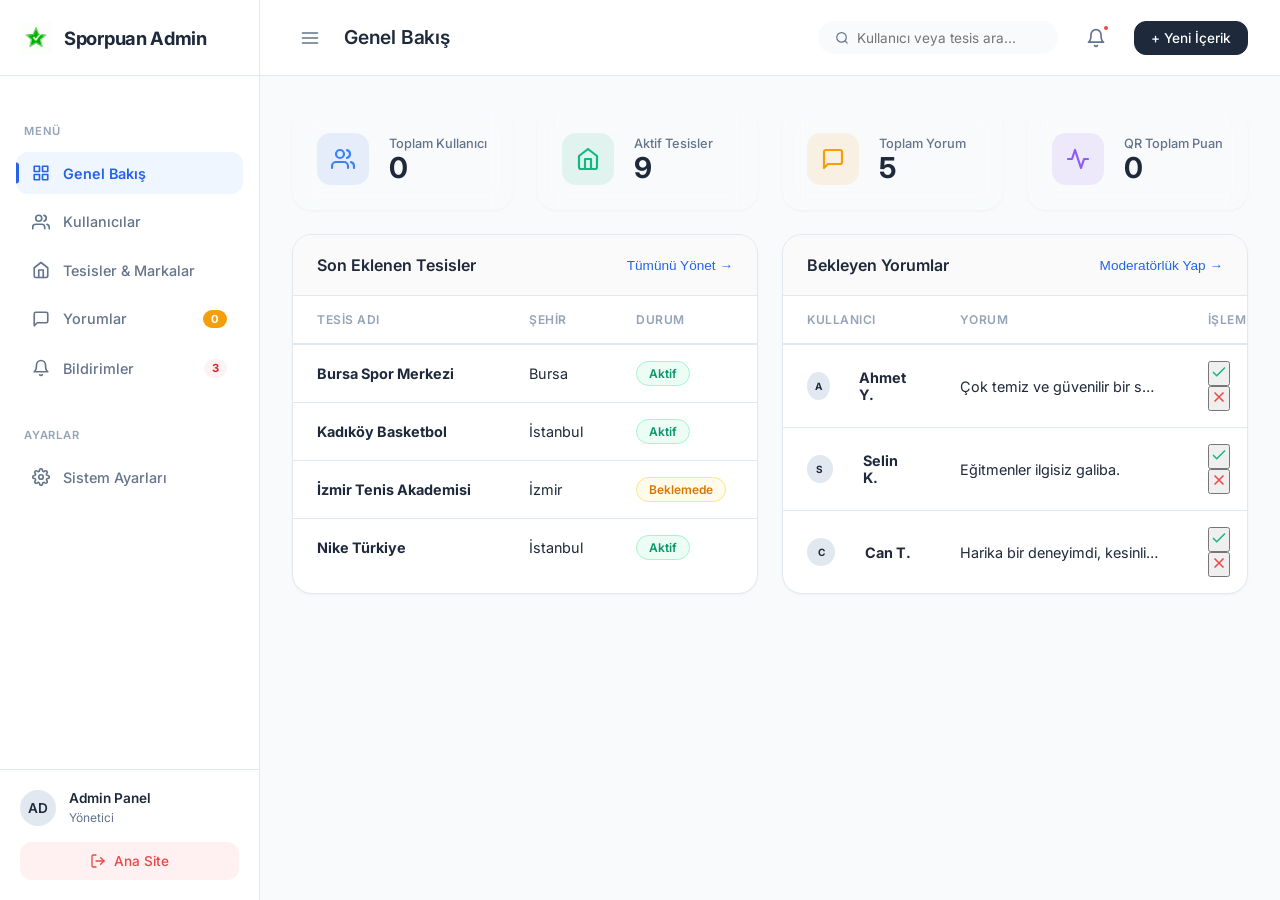
==== commit 94511910: "Yorum Yaz formu modernize edildi, harita puanları renklendirildi" ====
--- a/dashboard.html
+++ b/dashboard.html
@@ -19,51 +19,315 @@
             <button onclick="markAllRead()" style="background:none; border:none; color:#3b82f6; font-size:0.78rem; font-weight:600; cursor:pointer;">Tümünü Okundu İşaretle</button>
         </div>
         <div id="notif-list" style="max-height:400px; overflow-y:auto;"></div>
-    </div>
-
-    <!-- ADD CONTENT MODAL -->
-    <div id="content-modal-overlay" style="display:none; position:fixed; inset:0; background:rgba(15,23,42,0.6); z-index:1100; display:none; align-items:center; justify-content:center;" onclick="closeContentModal(event)">
-        <div style="background:#fff; border-radius:20px; padding:2.5rem; width:100%; max-width:560px; box-shadow:0 30px 80px rgba(0,0,0,.2); position:relative;">
-            <button onclick="closeContentModal()" style="position:absolute; top:1.2rem; right:1.2rem; background:#f1f5f9; border:none; border-radius:50%; width:32px; height:32px; cursor:pointer; font-size:1.1rem; line-height:32px; text-align:center;">✕</button>
-            <h3 style="margin:0 0 0.5rem; font-size:1.3rem; color:#0f172a;">Yeni İçerik Ekle</h3>
-            <p style="margin:0 0 1.5rem; color:#64748b; font-size:0.9rem;">Sisteme yeni bir tesis, marka veya etkinlik ekleyin.</p>
-
-            <div style="display:flex; gap:0.75rem; margin-bottom:1.5rem;">
+    </    <!-- ADD CONTENT MODAL -->
+    <div id="content-modal-overlay" style="display:none; position:fixed; inset:0; background:rgba(15,23,42,0.6); z-index:1100; align-items:center; justify-content:center; overflow-y:auto; padding:2rem 0;">
+        <div id="content-modal-box" style="background:#fff; border-radius:20px; width:100%; max-width:620px; box-shadow:0 30px 80px rgba(0,0,0,.2); position:relative; margin:auto;">
+            <!-- Header -->
+            <div style="display:flex; align-items:center; justify-content:space-between; padding:1.75rem 2rem 0;">
+                <div>
+                    <h3 id="modal-main-title" style="margin:0 0 0.25rem; font-size:1.3rem; font-weight:800; color:#0f172a;">Yeni İçerik Ekle</h3>
+                    <p style="margin:0; color:#64748b; font-size:0.85rem;">Türü seçin ve alanları doldurun.</p>
+                </div>
+                <button onclick="closeContentModal()" style="background:#f1f5f9; border:none; border-radius:50%; width:34px; height:34px; cursor:pointer; font-size:1.1rem; display:flex; align-items:center; justify-content:center;">✕</button>
+            </div>
+
+            <!-- Type Selector -->
+            <div style="display:flex; gap:0.6rem; padding:1.25rem 2rem; border-bottom:1px solid #f1f5f9;">
                 <button class="content-type-btn active" data-type="facility" onclick="selectContentType(this)">🏢 Tesis</button>
                 <button class="content-type-btn" data-type="brand" onclick="selectContentType(this)">🏷️ Marka</button>
                 <button class="content-type-btn" data-type="event" onclick="selectContentType(this)">📅 Etkinlik</button>
             </div>
 
-            <form id="add-content-form" onsubmit="submitNewContent(event)" style="display:flex; flex-direction:column; gap:1rem;">
-                <div>
-                    <label style="font-size:0.85rem; font-weight:600; color:#475569; display:block; margin-bottom:0.4rem;">Ad *</label>
-                    <input type="text" id="nc-name" required placeholder="Örn: Kadıköy Fitness Center" style="width:100%; border:1px solid #e2e8f0; border-radius:10px; padding:0.75rem; font-family:inherit; box-sizing:border-box; outline:none;">
-                </div>
-                <div style="display:grid; grid-template-columns:1fr 1fr; gap:1rem;">
+            <form id="add-content-form" onsubmit="submitNewContent(event)" style="padding:1.5rem 2rem 2rem;">
+
+                <!-- ═══════════ TESİS FORM ═══════════ -->
+                <div id="fields-facility">
+                    <div style="display:grid; grid-template-columns:1fr 1fr; gap:1rem; margin-bottom:1rem;">
+                        <div style="grid-column:1/-1;">
+                            <label class="fld-label">Tesis Adı *</label>
+                            <input type="text" id="f-name" required placeholder="Örn: Bursa Fitness Plus" class="fld-input">
+                        </div>
+                        <div>
+                            <label class="fld-label">Kategori</label>
+                            <select id="f-category" class="fld-input">
+                                <option>Fitness</option><option>Yüzme Havuzu</option><option>Tenis Kortu</option>
+                                <option>Açık Saha</option><option>Spor Salonu</option><option>Outdoor</option>
+                                <option>Basketbol Sahası</option><option>Futbol Sahası</option>
+                            </select>
+                        </div>
+                        <div>
+                            <label class="fld-label">Şehir</label>
+                            <select id="f-city" class="fld-input">
+                                <option>İstanbul</option><option>Ankara</option><option>İzmir</option>
+                                <option>Bursa</option><option>Antalya</option><option>Trabzon</option>
+                                <option>Konya</option><option>Adana</option>
+                            </select>
+                        </div>
+                        <div>
+                            <label class="fld-label">Açık Adres</label>
+                            <input type="text" id="f-address" placeholder="Mahalle, ilçe..." class="fld-input">
+                        </div>
+                        <div>
+                            <label class="fld-label">Telefon</label>
+                            <input type="tel" id="f-phone" placeholder="0212 000 00 00" class="fld-input">
+                        </div>
+                        <div>
+                            <label class="fld-label">Website</label>
+                            <input type="url" id="f-website" placeholder="https://..." class="fld-input">
+                        </div>
+                        <div>
+                            <label class="fld-label">Açılış Saati</label>
+                            <input type="time" id="f-open" value="08:00" class="fld-input">
+                        </div>
+                        <div>
+                            <label class="fld-label">Kapanış Saati</label>
+                            <input type="time" id="f-close" value="22:00" class="fld-input">
+                        </div>
+                        <div style="grid-column:1/-1;">
+                            <label class="fld-label">Açıklama</label>
+                            <textarea id="f-desc" rows="3" placeholder="Tesis hakkında kısa açıklama..." class="fld-input" style="resize:none;"></textarea>
+                        </div>
+                        <div>
+                            <label class="fld-label">Sahip / Firma Adı</label>
+                            <input type="text" id="f-owner" placeholder="Örn: Spor A.Ş." class="fld-input">
+                        </div>
+                        <div>
+                            <label class="fld-label">Başlangıç Puanı</label>
+                            <input type="number" id="f-score" value="7.5" min="0" max="10" step="0.1" class="fld-input">
+                        </div>
+                        <div style="grid-column:1/-1;">
+                            <label class="fld-label">Görsel / Logo URL</label>
+                            <input type="url" id="f-image" placeholder="https://images.unsplash.com/photo-..." class="fld-input">
+                        </div>
+
+                    </div>
+                </div>
+
+                <!-- ═══════════ MARKA FORM ═══════════ -->
+                <div id="fields-brand" style="display:none;">
+                    <div style="display:grid; grid-template-columns:1fr 1fr; gap:1rem; margin-bottom:1rem;">
+                        <div style="grid-column:1/-1;">
+                            <label class="fld-label">Marka Adı *</label>
+                            <input type="text" id="b-name" placeholder="Örn: Nike Türkiye" class="fld-input">
+                        </div>
+                        <div>
+                            <label class="fld-label">Marka Türü</label>
+                            <select id="b-type" class="fld-input">
+                                <option>Spor Giyim</option><option>Ayakkabı</option><option>Ekipman</option>
+                                <option>Beslenme / Supplement</option><option>Teknoloji</option><option>Diğer</option>
+                            </select>
+                        </div>
+                        <div>
+                            <label class="fld-label">Ülke / Köken</label>
+                            <input type="text" id="b-country" placeholder="Örn: Türkiye" class="fld-input">
+                        </div>
+                        <div>
+                            <label class="fld-label">Website</label>
+                            <input type="url" id="b-website" placeholder="https://..." class="fld-input">
+                        </div>
+                        <div>
+                            <label class="fld-label">İletişim E-Posta</label>
+                            <input type="email" id="b-email" placeholder="info@marka.com" class="fld-input">
+                        </div>
+                        <div>
+                            <label class="fld-label">Instagram</label>
+                            <input type="text" id="b-instagram" placeholder="@kullanici" class="fld-input">
+                        </div>
+                        <div>
+                            <label class="fld-label">Twitter / X</label>
+                            <input type="text" id="b-twitter" placeholder="@kullanici" class="fld-input">
+                        </div>
+                        <div>
+                            <label class="fld-label">LinkedIn</label>
+                            <input type="url" id="b-linkedin" placeholder="https://linkedin.com/..." class="fld-input">
+                        </div>
+                        <div style="grid-column:1/-1;">
+                            <label class="fld-label">Marka Açıklaması</label>
+                            <textarea id="b-desc" rows="3" placeholder="Markanın kısa tanıtımı..." class="fld-input" style="resize:none;"></textarea>
+                        </div>
+                        <div>
+                            <label class="fld-label">Başlangıç Puanı</label>
+                            <input type="number" id="b-score" value="7.0" min="0" max="10" step="0.1" class="fld-input">
+                        </div>
+                        <div>
+                            <label class="fld-label">Resmi Ortak mı?</label>
+                            <select id="b-partner" class="fld-input">
+                                <option value="0">Hayır</option>
+                                <option value="1">Evet – Onaylı Ortak</option>
+                            </select>
+                        </div>
+                    </div>
+                </div>
+
+                <!-- ═══════════ ETKİNLİK FORM ═══════════ -->
+                <div id="fields-event" style="display:none;">
+                    <div style="display:grid; grid-template-columns:1fr 1fr; gap:1rem; margin-bottom:1rem;">
+                        <div style="grid-column:1/-1;">
+                            <label class="fld-label">Etkinlik Adı *</label>
+                            <input type="text" id="e-name" placeholder="Örn: İstanbul Maraton 2026" class="fld-input">
+                        </div>
+                        <div>
+                            <label class="fld-label">Etkinlik Türü</label>
+                            <select id="e-type" class="fld-input">
+                                <option>Maraton</option><option>Triatlon</option><option>Festival</option>
+                                <option>Turnuva</option><option>Kamp</option><option>Antrenman</option>
+                                <option>Seminer / Workshop</option><option>Diğer</option>
+                            </select>
+                        </div>
+                        <div>
+                            <label class="fld-label">Şehir</label>
+                            <select id="e-city" class="fld-input">
+                                <option>İstanbul</option><option>Ankara</option><option>İzmir</option>
+                                <option>Bursa</option><option>Antalya</option><option>Trabzon</option>
+                            </select>
+                        </div>
+                        <div>
+                            <label class="fld-label">Tarih</label>
+                            <input type="date" id="e-date" class="fld-input">
+                        </div>
+                        <div>
+                            <label class="fld-label">Başlangıç Saati</label>
+                            <input type="time" id="e-time" value="09:00" class="fld-input">
+                        </div>
+                        <div>
+                            <label class="fld-label">Mekan</label>
+                            <input type="text" id="e-location" placeholder="Örn: Harbiye Cemil Topuzlu Açık Hava" class="fld-input">
+                        </div>
+                        <div>
+                            <label class="fld-label">Max. Katılımcı</label>
+                            <input type="number" id="e-capacity" placeholder="500" min="1" class="fld-input">
+                        </div>
+                        <div>
+                            <label class="fld-label">Ücret (₺)</label>
+                            <input type="number" id="e-price" placeholder="0 = Ücretsiz" min="0" value="0" class="fld-input">
+                        </div>
+                        <div>
+                            <label class="fld-label">Organizatör</label>
+                            <input type="text" id="e-organizer" placeholder="Organizer adı veya firma" class="fld-input">
+                        </div>
+                        <div>
+                            <label class="fld-label">Kayıt Linki</label>
+                            <input type="url" id="e-register" placeholder="https://..." class="fld-input">
+                        </div>
+                        <div style="grid-column:1/-1;">
+                            <label class="fld-label">Etkinlik Açıklaması</label>
+                            <textarea id="e-desc" rows="3" placeholder="Etkinlik detayları, program..." class="fld-input" style="resize:none;"></textarea>
+                        </div>
+                    </div>
+                </div>
+
+                <!-- Buttons -->
+                <div style="display:flex; gap:0.75rem; justify-content:flex-end; margin-top:0.5rem; padding-top:1rem; border-top:1px solid #f1f5f9;">
+                    <button type="button" onclick="closeContentModal()" style="background:#f1f5f9; border:none; border-radius:10px; padding:0.75rem 1.5rem; font-weight:600; cursor:pointer; color:#475569; font-family:inherit;">İptal</button>
+                    <button type="submit" style="background:#0f172a; color:#fff; border:none; border-radius:10px; padding:0.75rem 1.75rem; font-weight:700; cursor:pointer; font-family:inherit;">Kaydet &amp; Ekle ✓</button>
+                </div>
+            </form>
+        </div>
+    </div>
+
+    <!-- EDIT MODAL (for facilities, brands, events) -->
+    <div id="edit-modal-overlay" style="display:none; position:fixed; inset:0; background:rgba(15,23,42,0.6); z-index:1100; align-items:center; justify-content:center; overflow-y:auto; padding:2rem 0;">
+        <div style="background:#fff; border-radius:20px; width:100%; max-width:620px; box-shadow:0 30px 80px rgba(0,0,0,.2); position:relative; margin:auto;">
+            <div style="display:flex; align-items:center; justify-content:space-between; padding:1.75rem 2rem 0;">
+                <h3 id="edit-modal-title" style="margin:0; font-size:1.2rem; font-weight:800; color:#0f172a;">İçerik Düzenle</h3>
+                <button onclick="closeEditModal()" style="background:#f1f5f9; border:none; border-radius:50%; width:34px; height:34px; cursor:pointer; font-size:1.1rem; display:flex; align-items:center; justify-content:center;">✕</button>
+            </div>
+            <form id="edit-content-form" onsubmit="submitEditContent(event)" style="padding:1.5rem 2rem 2rem;">
+                <input type="hidden" id="edit-index">
+                <div style="display:grid; grid-template-columns:1fr 1fr; gap:1rem; margin-bottom:1rem;">
+                    <div style="grid-column:1/-1;">
+                        <label class="fld-label">Ad / Başlık *</label>
+                        <input type="text" id="edit-name" required class="fld-input">
+                    </div>
                     <div>
-                        <label style="font-size:0.85rem; font-weight:600; color:#475569; display:block; margin-bottom:0.4rem;">Şehir</label>
-                        <select id="nc-city" style="width:100%; border:1px solid #e2e8f0; border-radius:10px; padding:0.75rem; font-family:inherit; outline:none;">
-                            <option>İstanbul</option><option>Ankara</option><option>İzmir</option>
-                            <option>Bursa</option><option>Antalya</option><option>Trabzon</option>
+                        <label class="fld-label">Kategori / Tür</label>
+                        <input type="text" id="edit-category" class="fld-input">
+                    </div>
+                    <div>
+                        <label class="fld-label">Şehir / Konum</label>
+                        <input type="text" id="edit-city" class="fld-input">
+                    </div>
+                    <div>
+                        <label class="fld-label">Puan (0-10)</label>
+                        <input type="number" id="edit-score" min="0" max="10" step="0.1" class="fld-input">
+                    </div>
+                    <div>
+                        <label class="fld-label">Durum</label>
+                        <select id="edit-status" class="fld-input">
+                            <option value="Aktif">Aktif</option>
+                            <option value="Beklemede">Beklemede</option>
+                            <option value="Pasif">Pasif</option>
                         </select>
                     </div>
+                    <!-- FACILITY ONLY FIELDS (Hidden/Shown by JS) -->
+                    <div id="edit-facility-extra" style="grid-column:1/-1; display:grid; grid-template-columns:1fr 1fr; gap:1rem;">
+                        <div>
+                            <label class="fld-label">Telefon</label>
+                            <input type="text" id="edit-phone" class="fld-input">
+                        </div>
+                        <div>
+                            <label class="fld-label">Açılış Saati</label>
+                            <input type="time" id="edit-open" class="fld-input">
+                        </div>
+                        <div>
+                            <label class="fld-label">Kapanış Saati</label>
+                            <input type="time" id="edit-close" class="fld-input">
+                        </div>
+                        <div style="grid-column:1/-1;">
+                            <label class="fld-label">Görsel URL</label>
+                            <input type="url" id="edit-image" class="fld-input">
+                        </div>
+                        <div style="grid-column:1/-1;">
+                            <label class="fld-label">Açıklama</label>
+                            <textarea id="edit-desc" rows="3" class="fld-input" style="resize:none;"></textarea>
+                        </div>
+                    </div>
+                </div>
+                <div style="display:flex; gap:0.75rem; justify-content:flex-end; padding-top:1rem; border-top:1px solid #f1f5f9;">
+                    <button type="button" onclick="closeEditModal()" style="background:#f1f5f9; border:none; border-radius:10px; padding:0.75rem 1.5rem; font-weight:600; cursor:pointer; color:#475569; font-family:inherit;">İptal</button>
+                    <button type="submit" style="background:#0f172a; color:#fff; border:none; border-radius:10px; padding:0.75rem 1.75rem; font-weight:700; cursor:pointer; font-family:inherit;">Güncelle ✓</button>
+                </div>
+            </form>
+        </div>
+    </div>
+
+
+    <!-- EDIT USER MODAL -->
+    <div id="edit-user-modal-overlay" style="display:none; position:fixed; inset:0; background:rgba(15,23,42,0.6); z-index:1100; align-items:center; justify-content:center;">
+        <div style="background:#fff; border-radius:20px; width:100%; max-width:480px; box-shadow:0 30px 80px rgba(0,0,0,.2); position:relative; margin:auto;">
+            <div style="display:flex; align-items:center; justify-content:space-between; padding:1.75rem 2rem 0;">
+                <h3 style="margin:0; font-size:1.2rem; font-weight:800; color:#0f172a;">Kullanıcı Düzenle</h3>
+                <button onclick="closeUserEditModal()" style="background:#f1f5f9; border:none; border-radius:50%; width:34px; height:34px; cursor:pointer; font-size:1.1rem; display:flex; align-items:center; justify-content:center;">✕</button>
+            </div>
+            <form id="edit-user-form" onsubmit="submitUserEdit(event)" style="padding:1.5rem 2rem 2rem;">
+                <input type="hidden" id="edit-user-id">
+                <div style="display:flex; flex-direction:column; gap:1rem; margin-bottom:1.5rem;">
                     <div>
-                        <label style="font-size:0.85rem; font-weight:600; color:#475569; display:block; margin-bottom:0.4rem;">Kategori</label>
-                        <select id="nc-category" style="width:100%; border:1px solid #e2e8f0; border-radius:10px; padding:0.75rem; font-family:inherit; outline:none;">
-                            <option>Fitness</option><option>Yüzme Havuzu</option><option>Tenis Kortu</option>
-                            <option>Açık Saha</option><option>Spor Salonu</option><option>Outdoor</option>
+                        <label class="fld-label">Ad Soyad</label>
+                        <input type="text" id="edit-user-name" required class="fld-input">
+                    </div>
+                    <div>
+                        <label class="fld-label">Rol</label>
+                        <select id="edit-user-role" class="fld-input">
+                            <option value="Kullanıcı">Kullanıcı</option>
+                            <option value="Admin">Admin</option>
                         </select>
                     </div>
-                </div>
-                <div>
-                    <label style="font-size:0.85rem; font-weight:600; color:#475569; display:block; margin-bottom:0.4rem;">Açıklama</label>
-                    <textarea id="nc-desc" rows="3" placeholder="Tesis/marka hakkında kısa açıklama..." style="width:100%; border:1px solid #e2e8f0; border-radius:10px; padding:0.75rem; font-family:inherit; resize:none; box-sizing:border-box; outline:none;"></textarea>
-                </div>
-                <div style="display:flex; gap:0.75rem; justify-content:flex-end; margin-top:0.5rem;">
-                    <button type="button" onclick="closeContentModal()" style="background:#f1f5f9; border:none; border-radius:10px; padding:0.75rem 1.5rem; font-weight:600; cursor:pointer; color:#475569;">İptal</button>
-                    <button type="submit" style="background:#0f172a; color:#fff; border:none; border-radius:10px; padding:0.75rem 1.5rem; font-weight:700; cursor:pointer;">Kaydet & Ekle</button>
+                    <div>
+                        <label class="fld-label">Puan (🏅)</label>
+                        <input type="number" id="edit-user-points" min="0" class="fld-input">
+                    </div>
+                </div>
+                <div style="display:flex; gap:0.75rem; justify-content:flex-end;">
+                    <button type="button" onclick="closeUserEditModal()" style="background:#f1f5f9; border:none; border-radius:10px; padding:0.75rem 1.5rem; font-weight:600; cursor:pointer; color:#475569; font-family:inherit;">İptal</button>
+                    <button type="submit" style="background:#0f172a; color:#fff; border:none; border-radius:10px; padding:0.75rem 1.75rem; font-weight:700; cursor:pointer; font-family:inherit;">Kaydet ✓</button>
                 </div>
             </form>
+        </div>
+    </div>
+
+
+    </form>
         </div>
     </div>
 
@@ -246,10 +510,17 @@
                 <div class="dt-panel flex-panel">
                     <div class="dtp-header">
                         <h3>Tesis ve Marka Yönetimi</h3>
-                        <div class="dtp-actions">
+                        <div class="dtp-actions" style="display:flex; gap:0.5rem; align-items:center;">
                             <input type="text" id="facility-search" placeholder="Tesis ara..." oninput="filterFacilityTable(this.value)" style="border:1px solid #e2e8f0; border-radius:8px; padding:0.5rem 0.8rem; font-family:inherit; outline:none; font-size:0.85rem;">
-                            <button class="primary-btn-sm" style="background:var(--sporpuan-green);" onclick="openContentModal()">+ Tesis Ekle</button>
-                        </div>
+                            <select id="facility-type-filter" class="dtp-select" onchange="filterFacilityTable(document.getElementById('facility-search').value)" style="min-width:120px;">
+                                <option value="">Tüm Türler</option>
+                                <option value="facility">🏢 Tesisler</option>
+                                <option value="brand">🏷️ Markalar</option>
+                                <option value="event">📅 Etkinlikler</option>
+                            </select>
+                            <button class="primary-btn-sm" style="background:var(--sporpuan-green);" onclick="openContentModal()">+ Ekle</button>
+                        </div>
+
                     </div>
                     <div class="table-responsive flex-1">
                         <table class="modern-table">
--- a/style.css
+++ b/style.css
@@ -3761,3 +3761,229 @@
 .trend-up { color: #10b981; font-weight: 700; font-size: 0.8rem; }
 .trend-down { color: #ef4444; font-weight: 700; font-size: 0.8rem; }
 
+
+/* Redesigned Review Modal V2 */
+.review-modern-v2 {
+    max-width: 800px;
+    width: 95%;
+    padding: 2.5rem;
+    border-radius: 24px;
+}
+
+.review-rating-grid {
+    display: grid;
+    grid-template-columns: repeat(3, 1fr);
+    gap: 1.5rem 2rem;
+    margin-bottom: 2.5rem;
+}
+
+@media (max-width: 768px) {
+    .review-rating-grid {
+        grid-template-columns: repeat(2, 1fr);
+    }
+}
+
+.rating-item {
+    display: flex;
+    flex-direction: column;
+    gap: 0.5rem;
+}
+
+.ri-top {
+    display: flex;
+    justify-content: space-between;
+    align-items: center;
+}
+
+.ri-top label {
+    font-size: 0.95rem;
+    font-weight: 600;
+    color: #64748b;
+}
+
+.ri-val {
+    font-size: 1rem;
+    font-weight: 800;
+    color: #0f172a;
+}
+
+.ri-slider-container {
+    position: relative;
+    height: 12px;
+    display: flex;
+    align-items: center;
+}
+
+.rating-slider {
+    position: absolute;
+    width: 100%;
+    height: 100%;
+    -webkit-appearance: none;
+    appearance: none;
+    background: transparent;
+    z-index: 5;
+    cursor: pointer;
+    margin: 0;
+}
+
+.rating-slider::-webkit-slider-thumb {
+    -webkit-appearance: none;
+    appearance: none;
+    width: 16px;
+    height: 16px;
+    background: #fff;
+    border: 2px solid #cbd5e1;
+    border-radius: 50%;
+    box-shadow: 0 2px 4px rgba(0,0,0,0.1);
+    transition: border-color 0.2s;
+}
+
+.rating-slider:hover::-webkit-slider-thumb {
+    border-color: #94a3b8;
+}
+
+.slider-track-bg {
+    position: absolute;
+    inset: 4px 0;
+    background: #e2e8f0;
+    border-radius: 6px;
+    z-index: 1;
+}
+
+.slider-track-fill {
+    position: absolute;
+    left: 0;
+    top: 4px;
+    bottom: 4px;
+    background: #cbd5e1;
+    border-radius: 6px;
+    z-index: 2;
+    transition: width 0.1s linear;
+}
+
+.rating-item:hover .slider-track-fill {
+    background: #94a3b8;
+}
+
+/* Recommendation Section */
+.review-recommend-section {
+    margin-bottom: 2.5rem;
+}
+
+.recommend-badge {
+    background: #dcfce7;
+    color: #10b981;
+    padding: 0.4rem 0.8rem;
+    border-radius: 20px;
+    font-size: 0.85rem;
+    font-weight: 700;
+}
+
+.recommend-btns {
+    display: grid;
+    grid-template-columns: repeat(3, 1fr);
+    gap: 1rem;
+}
+
+.rec-btn {
+    display: flex;
+    flex-direction: column;
+    align-items: center;
+    justify-content: center;
+    gap: 0.5rem;
+    padding: 1rem;
+    background: #f8fafc;
+    border: 1px solid #e2e8f0;
+    border-radius: 12px;
+    color: #64748b;
+    font-weight: 600;
+    font-size: 0.9rem;
+    cursor: pointer;
+    transition: all 0.2s;
+}
+
+.rec-btn svg {
+    color: #94a3b8;
+}
+
+.rec-btn:hover {
+    background: #f1f5f9;
+    border-color: #cbd5e1;
+}
+
+.rec-btn.active {
+    background: #eff6ff;
+    border-color: #3b82f6;
+    color: #1e40af;
+}
+
+.rec-btn.active svg {
+    color: #3b82f6;
+}
+
+/* User Info Section */
+.review-user-info {
+    display: grid;
+    grid-template-columns: 1fr 1fr;
+    gap: 1.5rem;
+    margin-bottom: 2rem;
+}
+
+.review-user-info .input-group input {
+    background: #fff;
+}
+
+/* Comment Section */
+.review-comment-section {
+    margin-bottom: 2.5rem;
+}
+
+.review-comment-section label {
+    display: block;
+    margin-bottom: 0.8rem;
+    font-weight: 700;
+    color: #0f172a;
+}
+
+.review-comment-section textarea {
+    width: 100%;
+    min-height: 120px;
+    padding: 1rem;
+    border-radius: 12px;
+    border: 1px solid #e2e8f0;
+    background: #fff;
+    font-family: inherit;
+    font-size: 1rem;
+    resize: vertical;
+    outline: none;
+    transition: all 0.2s;
+}
+
+.review-comment-section textarea:focus {
+    border-color: #3b82f6;
+    box-shadow: 0 0 0 4px rgba(59, 130, 246, 0.1);
+}
+
+/* Submit Button */
+.review-submit-btn-new {
+    width: 100%;
+    padding: 1.1rem;
+    border-radius: 12px;
+    border: none;
+    background: linear-gradient(to right, #6ee7b7, #93c5fd);
+    color: #fff;
+    font-size: 1.1rem;
+    font-weight: 700;
+    display: flex;
+    align-items: center;
+    justify-content: center;
+    cursor: pointer;
+    transition: all 0.3s;
+    box-shadow: 0 4px 15px rgba(59, 130, 246, 0.2);
+}
+
+.review-submit-btn-new:hover {
+    transform: translateY(-2px);
+    box-shadow: 0 8px 25px rgba(59, 130, 246, 0.3);
+    filter: brightness(1.05);
+}
--- a/dashboard.css
+++ b/dashboard.css
@@ -345,3 +345,32 @@
 ::-webkit-scrollbar-track { background: transparent; }
 ::-webkit-scrollbar-thumb { background: #cbd5e1; border-radius: 10px; }
 ::-webkit-scrollbar-thumb:hover { background: #94a3b8; }
+
+/* Form field helpers for content modals */
+.fld-label {
+    display: block;
+    font-size: 0.8rem;
+    font-weight: 600;
+    color: #475569;
+    margin-bottom: 0.35rem;
+    letter-spacing: 0.1px;
+}
+.fld-input {
+    width: 100%;
+    border: 1px solid #e2e8f0;
+    border-radius: 10px;
+    padding: 0.65rem 0.85rem;
+    font-family: 'Inter', inherit;
+    font-size: 0.875rem;
+    color: #0f172a;
+    background: #fff;
+    outline: none;
+    box-sizing: border-box;
+    transition: border-color 0.2s, box-shadow 0.2s;
+}
+.fld-input:focus {
+    border-color: #2563eb;
+    box-shadow: 0 0 0 3px rgba(37, 99, 235, 0.1);
+}
+textarea.fld-input { min-height: 80px; }
+
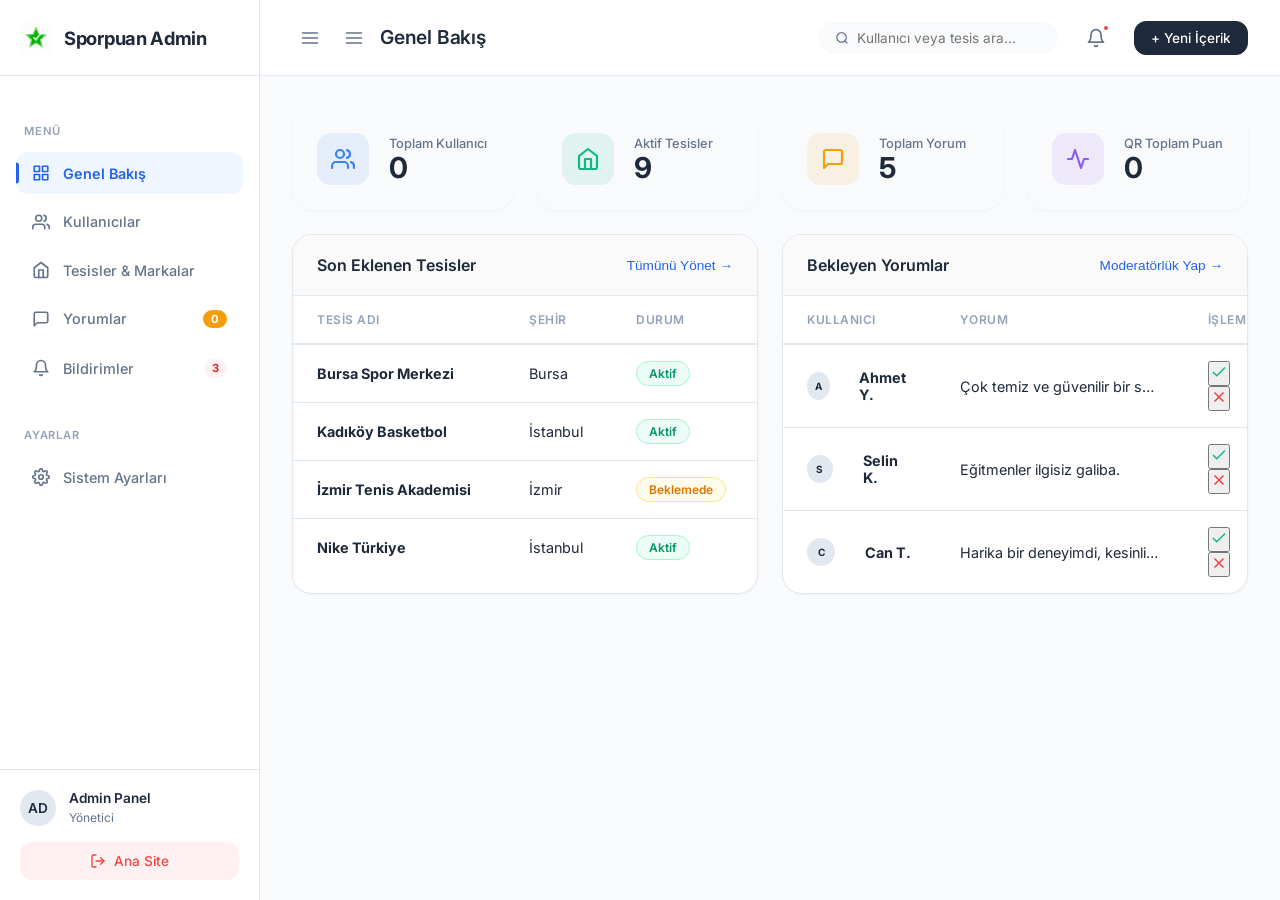
==== commit a59535c7: "Tam kapsamlı responsive tasarım revizyonu" ====
--- a/dashboard.html
+++ b/dashboard.html
@@ -18,8 +18,10 @@
             <h4 style="margin:0; font-size:1rem; font-weight:700; color:#0f172a;">Bildirimler</h4>
             <button onclick="markAllRead()" style="background:none; border:none; color:#3b82f6; font-size:0.78rem; font-weight:600; cursor:pointer;">Tümünü Okundu İşaretle</button>
         </div>
-        <div id="notif-list" style="max-height:400px; overflow-y:auto;"></div>
-    </    <!-- ADD CONTENT MODAL -->
+        <div id="notif-list" style="max-height:400px; overflow-y:auto;">    </div>
+    </div>
+
+    <!-- ADD CONTENT MODAL -->
     <div id="content-modal-overlay" style="display:none; position:fixed; inset:0; background:rgba(15,23,42,0.6); z-index:1100; align-items:center; justify-content:center; overflow-y:auto; padding:2rem 0;">
         <div id="content-modal-box" style="background:#fff; border-radius:20px; width:100%; max-width:620px; box-shadow:0 30px 80px rgba(0,0,0,.2); position:relative; margin:auto;">
             <!-- Header -->
@@ -323,11 +325,6 @@
                     <button type="submit" style="background:#0f172a; color:#fff; border:none; border-radius:10px; padding:0.75rem 1.75rem; font-weight:700; cursor:pointer; font-family:inherit;">Kaydet ✓</button>
                 </div>
             </form>
-        </div>
-    </div>
-
-
-    </form>
         </div>
     </div>
 
@@ -377,7 +374,7 @@
                         <span>Yönetici</span>
                     </div>
                 </div>
-                <a href="/" class="ds-logout"><svg viewBox="0 0 24 24"><path d="M9 21H5a2 2 0 0 1-2-2V5a2 2 0 0 1 2-2h4"></path><polyline points="16 17 21 12 16 7"></polyline><line x1="21" y1="12" x2="9" y2="12"></line></svg> <span>Ana Site</span></a>
+                <a href="index.html" class="ds-logout"><svg viewBox="0 0 24 24"><path d="M9 21H5a2 2 0 0 1-2-2V5a2 2 0 0 1 2-2h4"></path><polyline points="16 17 21 12 16 7"></polyline><line x1="21" y1="12" x2="9" y2="12"></line></svg> <span>Ana Site</span></a>
             </div>
         </aside>
 
@@ -385,8 +382,11 @@
         <main class="dash-main">
             <!-- HEADER -->
             <header class="dash-topbar">
-                <div class="dt-title" style="display:flex; align-items:center; gap:1rem;">
-                    <button class="icon-btn" id="sidebar-toggle" title="Menüyü Daralt/Genişlet">
+                <div class="dt-title" style="display:flex; align-items:center; gap:0.5rem;">
+                    <button class="icon-btn mobile-sidebar-toggle" id="mobile-sidebar-btn" title="Menüyü Aç/Kapat">
+                        <svg viewBox="0 0 24 24"><line x1="3" y1="12" x2="21" y2="12"></line><line x1="3" y1="6" x2="21" y2="6"></line><line x1="3" y1="18" x2="21" y2="18"></line></svg>
+                    </button>
+                    <button class="icon-btn desktop-only" id="sidebar-toggle" title="Menüyü Daralt">
                         <svg viewBox="0 0 24 24"><line x1="3" y1="12" x2="21" y2="12"></line><line x1="3" y1="6" x2="21" y2="6"></line><line x1="3" y1="18" x2="21" y2="18"></line></svg>
                     </button>
                     <h1 id="page-title">Genel Bakış</h1>
--- a/style.css
+++ b/style.css
@@ -3987,3 +3987,155 @@
     box-shadow: 0 8px 25px rgba(59, 130, 246, 0.3);
     filter: brightness(1.05);
 }
+
+/* Inline Review Form on Detail Page */
+.inline-review-form-wrap {
+    background: #ffffff;
+    border: 1px solid var(--border-color);
+    border-radius: 16px;
+    padding: 2rem;
+    box-shadow: var(--shadow-sm);
+}
+
+.inline-review-form-wrap .review-rating-grid {
+    grid-template-columns: repeat(3, 1fr);
+    gap: 1.5rem;
+}
+
+/* Mobile Responsiveness for New Features */
+@media (max-width: 768px) {
+    .inline-review-form-wrap {
+        padding: 1.5rem;
+    }
+    .inline-review-form-wrap .review-rating-grid {
+        grid-template-columns: repeat(2, 1fr);
+        gap: 1rem;
+    }
+}
+
+@media (max-width: 600px) {
+    .inline-review-form-wrap .review-rating-grid {
+        grid-template-columns: 1fr;
+    }
+    .review-user-info {
+        grid-template-columns: 1fr;
+        gap: 1rem;
+    }
+    .recommendation-toggle {
+        grid-template-columns: 1fr;
+        gap: 0.5rem;
+    }
+    .prof-sect-header {
+        flex-direction: column;
+        align-items: flex-start !important;
+    }
+    #compare-toggle-btn {
+        width: 100%;
+        justify-content: center;
+    }
+    #compare-hint {
+        font-size: 0.8rem;
+    }
+    #compare-run-btn, #compare-cancel-btn {
+        float: none !important;
+        width: 100%;
+        margin-top: 0.5rem;
+        margin-right: 0 !important;
+    }
+    /* Comparison Table Responsive */
+    #compare-result-panel .table-responsive {
+        overflow-x: auto;
+        -webkit-overflow-scrolling: touch;
+        margin: 0 -1rem;
+        padding: 0 1rem;
+    }
+    #compare-result-panel table {
+        min-width: 600px;
+    }
+}
+
+/* Base Responsive Overhaul - Main Site */
+@media (max-width: 900px) {
+    .header-nav {
+        display: none !important; /* Hide desktop nav */
+    }
+    .mobile-menu-toggle {
+        display: block !important;
+    }
+    .logo {
+        font-size: 1.4rem;
+    }
+    .logo img {
+        height: 40px;
+        width: 40px;
+    }
+    
+    .explore-layout {
+        grid-template-columns: 1fr;
+        gap: 1.5rem;
+        padding: 0 1rem 3rem;
+    }
+    .explore-sidebar {
+        position: static;
+        width: 100%;
+        margin-bottom: 1rem;
+    }
+    
+    .dp-banner {
+        height: 250px;
+    }
+    .dp-title {
+        font-size: 1.8rem;
+    }
+    .dp-banner-content {
+        flex-direction: column;
+        align-items: flex-start;
+        gap: 1rem;
+        padding: 1rem;
+    }
+    .dp-body {
+        grid-template-columns: 1fr;
+        padding: 1rem;
+        gap: 2rem;
+    }
+    .dp-sidebar-card {
+        position: static;
+        padding: 1.5rem;
+    }
+}
+
+@media (max-width: 600px) {
+    h1 {
+        font-size: 2.2rem !important;
+    }
+    .hero-subtext {
+        font-size: 0.9rem;
+    }
+    .search-container {
+        padding: 0.3rem 0.3rem 0.3rem 1rem;
+    }
+    .search-btn {
+        padding: 0.6rem 1.2rem;
+        font-size: 0.85rem;
+    }
+    .hero-tabs {
+        gap: 1rem;
+        overflow-x: auto;
+        justify-content: flex-start;
+        padding-bottom: 0.5rem;
+    }
+    .hero-tabs .tab {
+        white-space: nowrap;
+    }
+    
+    .footer-bar {
+        grid-template-columns: 1fr;
+        gap: 1rem;
+    }
+    .footer-links {
+        grid-column: 1;
+        flex-direction: column;
+        align-items: center;
+        gap: 1rem;
+    }
+}
--- a/dashboard.css
+++ b/dashboard.css
@@ -374,3 +374,69 @@
 }
 textarea.fld-input { min-height: 80px; }
 
+/* Dashboard Responsive Overhaul */
+@media (max-width: 1024px) {
+    .dash-sidebar {
+        position: fixed;
+        left: -260px;
+        top: 0;
+        bottom: 0;
+        transition: left 0.3s ease;
+    }
+    .dash-sidebar.mobile-open {
+        left: 0;
+    }
+    .dash-layout {
+        overflow-x: hidden;
+    }
+    .mobile-sidebar-toggle {
+        display: flex !important;
+        align-items: center;
+        justify-content: center;
+        background: none;
+        border: none;
+        margin-right: 0.5rem;
+        cursor: pointer;
+        color: var(--dash-text);
+    }
+    .desktop-only {
+        display: none !important;
+    }
+    .dash-topbar {
+        padding: 0 1rem;
+    }
+    .dash-stats-grid {
+        grid-template-columns: repeat(2, 1fr);
+    }
+}
+
+@media (max-width: 768px) {
+    .dash-content-wrapper {
+        padding: 1rem;
+    }
+    .dash-grid-2 {
+        grid-template-columns: 1fr;
+    }
+    .dt-search {
+        display: none; /* Hide search on small mobile */
+    }
+}
+
+@media (max-width: 600px) {
+    .dash-stats-grid {
+        grid-template-columns: 1fr;
+    }
+    .dt-title h1 {
+        font-size: 1rem;
+    }
+    .primary-btn-sm span {
+        display: none;
+    }
+    .ds-card {
+        padding: 1rem;
+    }
+    .card-info .val {
+        font-size: 1.4rem;
+    }
+}
+
